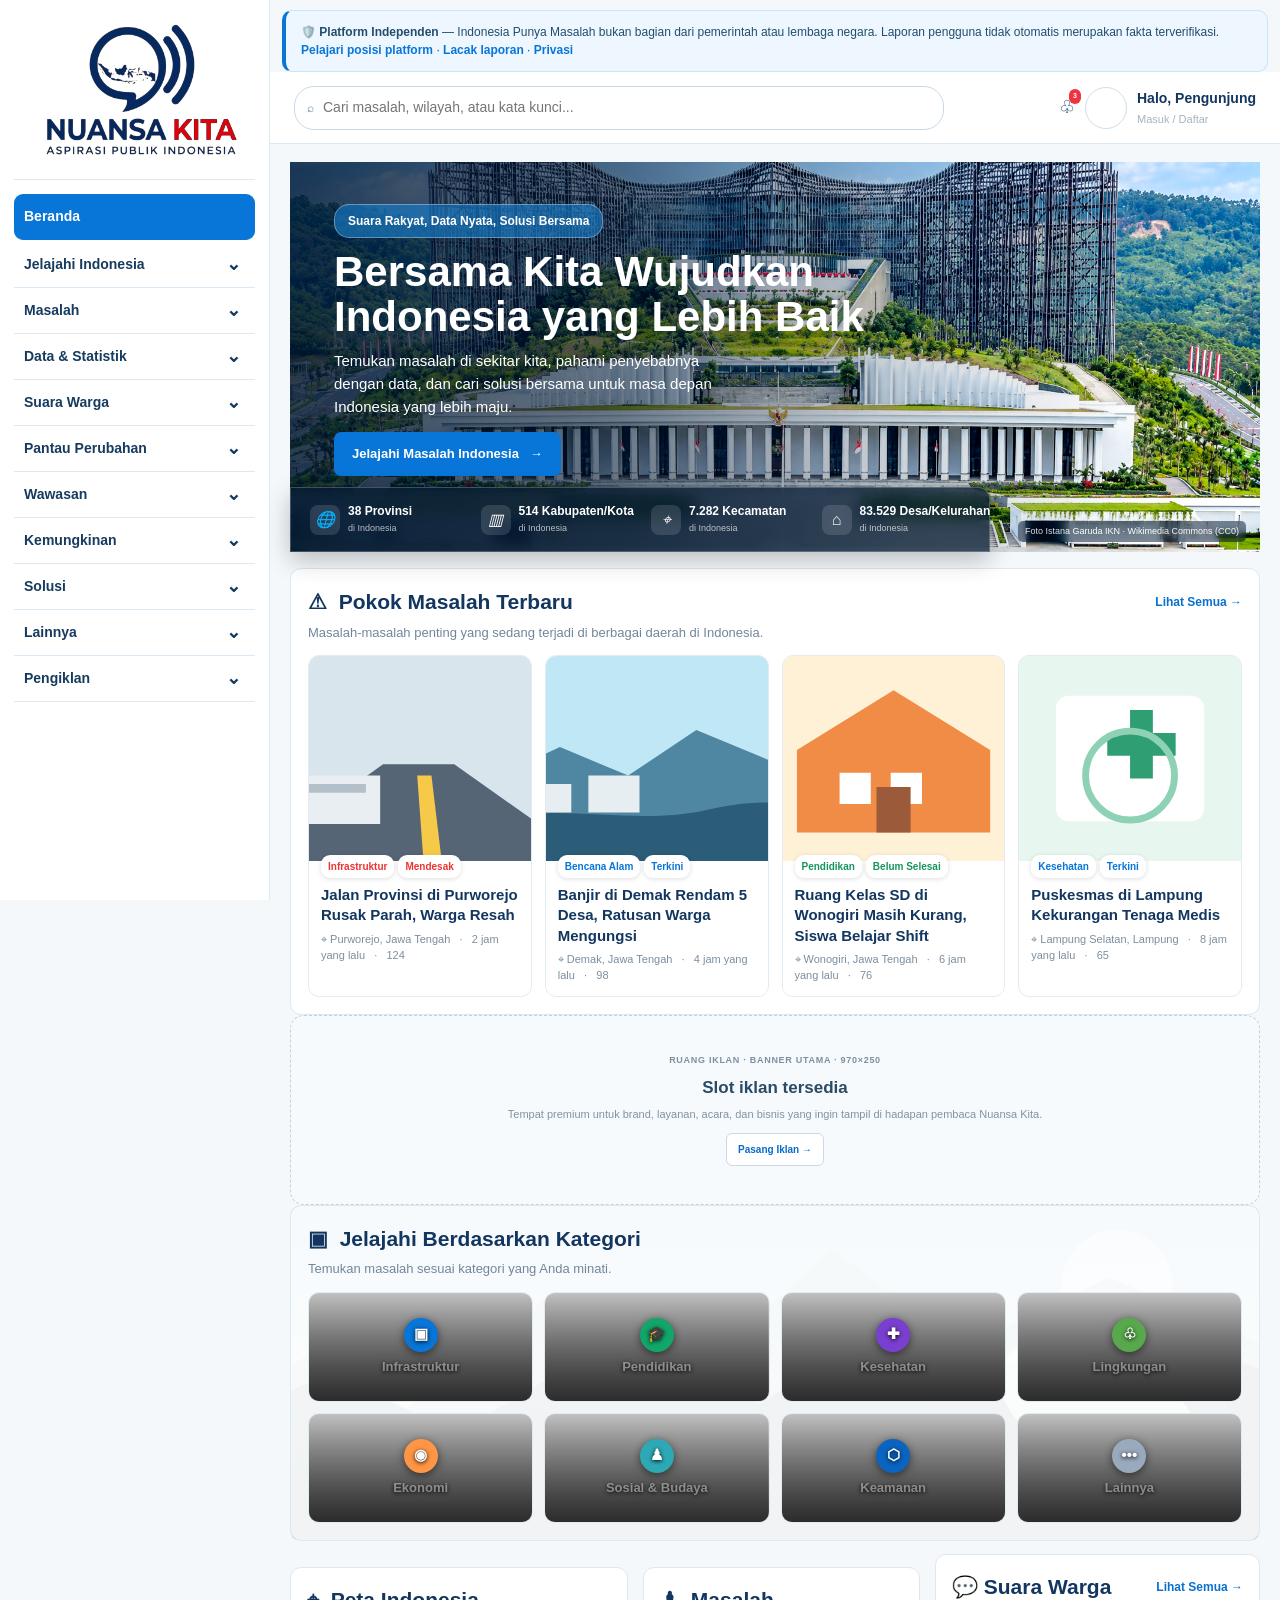
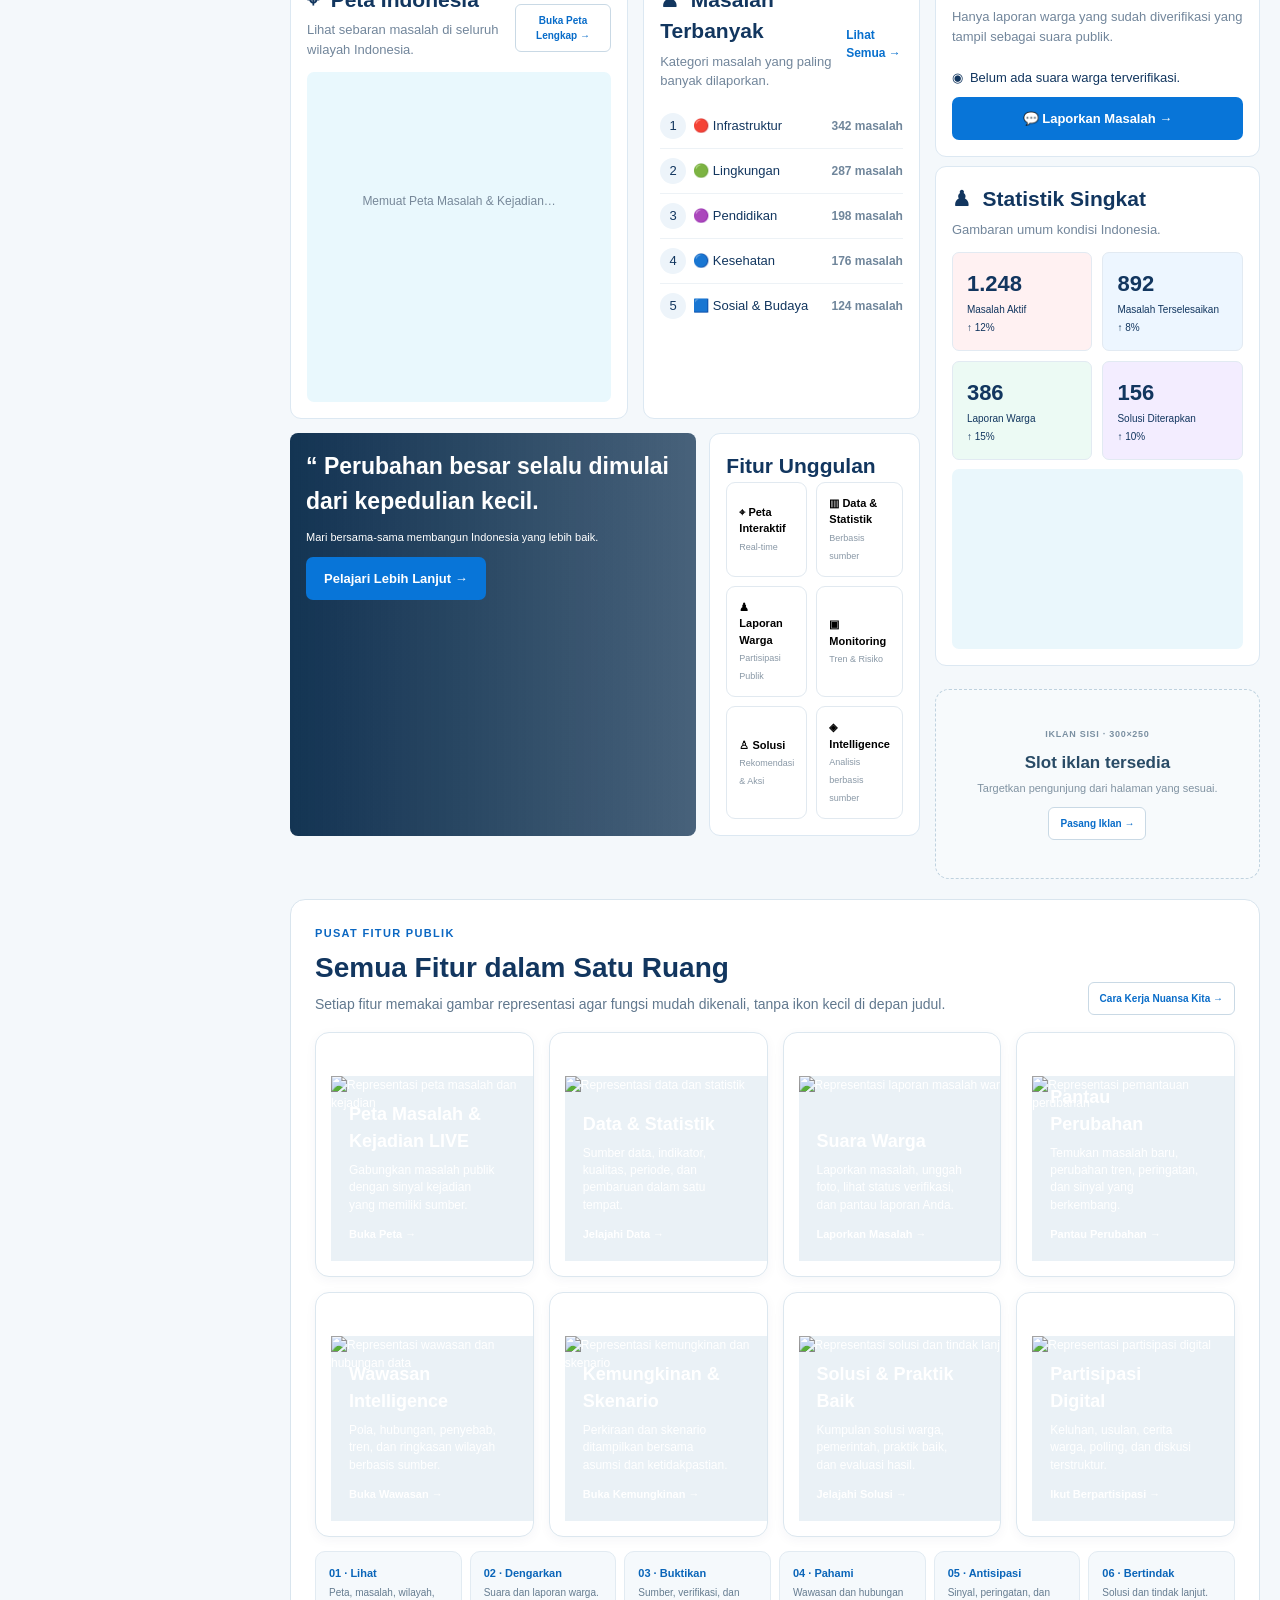
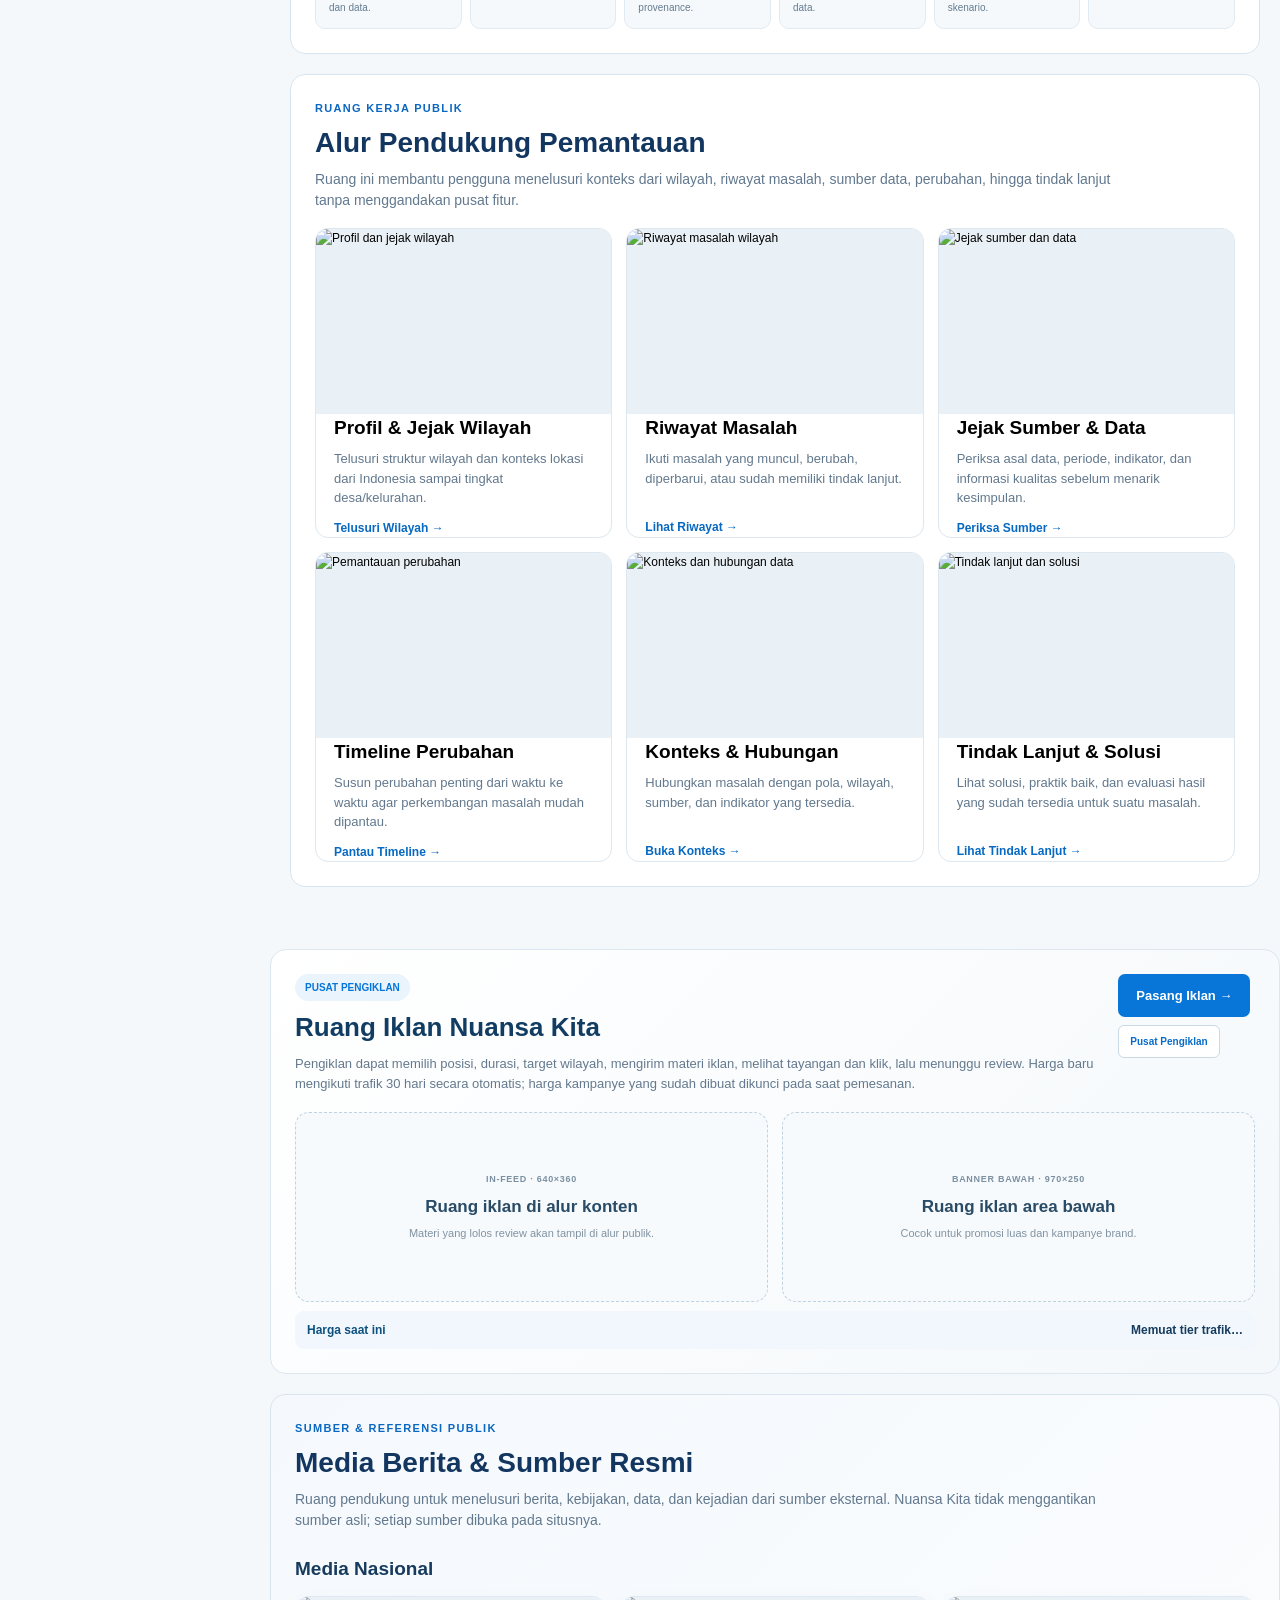
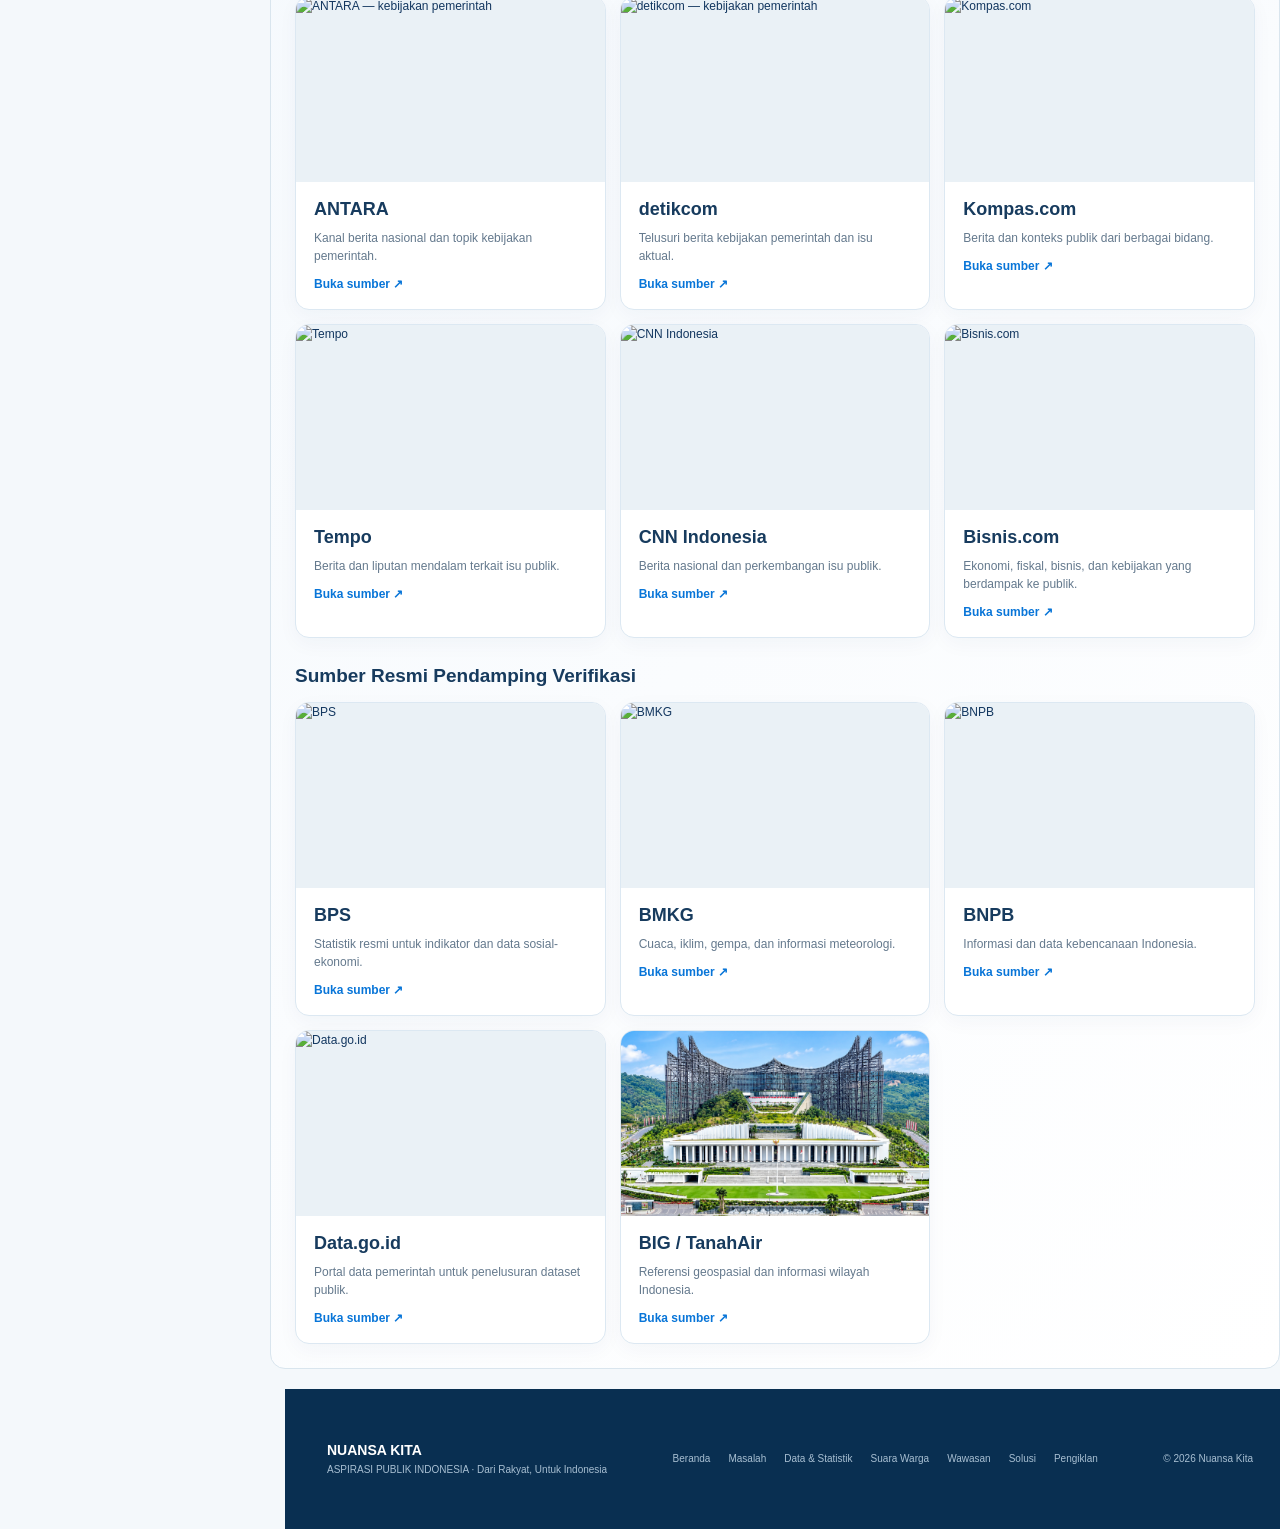
==== index.html @ 35577efc "Refresh public app after interaction boot fix" ====
<!doctype html><html lang="id"><head><meta charset="utf-8"><meta name="viewport" content="width=device-width,initial-scale=1"><title>NUANSA KITA — Aspirasi Publik Indonesia</title><link rel="stylesheet" href="public-reference-20260918.css?v=20260919-v11"><link rel="stylesheet" href="https://unpkg.com/leaflet@1.9.4/dist/leaflet.css" crossorigin=""><style>.mapbox{position:relative;min-height:330px}.mapbox .leaflet-container{height:330px;width:100%;border-radius:14px}.mapTools{position:absolute;z-index:800;top:10px;right:10px;display:flex;gap:5px;background:#fff;padding:5px;border-radius:9px;box-shadow:0 2px 10px #0003}.mapTools button{border:0;border-radius:6px;padding:7px 10px;font-weight:800;cursor:pointer}.mapTools .active{background:#0b66c3;color:#fff}.mapLive{padding:7px 9px;color:#d71920;font-size:11px;font-weight:900}.mapLegend{position:absolute;z-index:800;left:10px;bottom:10px;background:#fff;padding:8px 10px;border-radius:9px;box-shadow:0 2px 10px #0003;font-size:10px;display:flex;gap:10px;flex-wrap:wrap}.live-marker{display:block;width:16px;height:16px;border:3px solid #fff;border-radius:50%;box-shadow:0 1px 5px #0008}.live-marker.red{background:#e11}.live-marker.orange{background:#f59e0b}.live-marker.blue{background:#1677d2}.live-marker-wrap{background:transparent;border:0}.incidentPopup{font:12px/1.5 Arial,sans-serif;min-width:190px}.incidentPopup hr{border:0;border-top:1px solid #ddd}.incidentPopup a{color:#076ac7;font-weight:700}.mapLoading{text-align:center;padding:120px 20px;color:#789}</style><style>.issueNoPhoto{height:160px;display:flex;align-items:center;justify-content:center;background:#edf3f7;color:#789;font-size:12px;text-align:center;padding:12px}.issue>img{width:100%;height:160px;object-fit:cover;display:block}</style><style>.issue{cursor:pointer}.reportDetail{margin-top:18px}.reportDetailGrid{display:grid;grid-template-columns:minmax(280px,1fr) minmax(320px,1.1fr);gap:24px;background:#fff;border:1px solid #dfe8ef;border-radius:18px;padding:20px}.reportDetailImage{width:100%;height:360px;object-fit:cover;border-radius:14px}.reportDetailBody h1{font-size:30px;line-height:1.15;margin:14px 0}.reportMeta{color:#617487}.reportInfo{display:grid;grid-template-columns:130px 1fr;gap:9px;margin-top:20px;padding-top:16px;border-top:1px solid #e5edf2}.reportInfo span{color:#526679}@media(max-width:760px){.reportDetailGrid{grid-template-columns:1fr}.reportDetailImage{height:240px}}</style><style>
.hero{position:relative;overflow:hidden;background:#082b4a!important}
.heroGaruda{position:absolute;inset:0;background-image:url("/assets/IKN%202026.png");background-size:cover;background-position:center 42%;z-index:0;opacity:1;pointer-events:none}
.heroGarudaOverlay{position:absolute;inset:0;background:linear-gradient(90deg,rgba(5,25,55,.82),rgba(5,25,55,.50),rgba(5,25,55,.20))}
.hero>*:not(.heroGaruda){position:relative;z-index:1}
.heroGarudaCredit{position:absolute;right:14px;bottom:10px;color:#fff;font-size:9px;opacity:.85}
.banner{position:relative;overflow:hidden;background:linear-gradient(90deg,rgba(7,42,75,.94),rgba(7,42,75,.72)),url("https://commons.wikimedia.org/wiki/Special:Redirect/file/Istana_Garuda_IKN.png") center/cover!important}
.banner:after{content:"";position:absolute;inset:0;background:linear-gradient(90deg,rgba(7,42,75,.15),rgba(7,42,75,.45));pointer-events:none}
.banner>*{position:relative;z-index:1}
.issue img{background:#dfeaf2}
.issue:nth-child(1) img{content:url("https://rm.id/images/berita/med/sedang-mewabah-di-bekasi-dki-jakarta-jangan-sampai-ketularan-virus-jalan-rusak_28090.jpg")}
.issue:nth-child(2) img{content:url("https://img.jakpost.net/c/2026/02/18/2026_02_18_172722_1771417199._large.jpg")}
.issue:nth-child(3) img{content:url("https://pai.ftk.uin-alauddin.ac.id/assets/gambar/artikel/pai-artikel-262.jpg")}
.issue:nth-child(4) img{content:url("https://upload.wikimedia.org/wikipedia/commons/a/a8/Hospital_building_A.jpg")}
.cat{position:relative;overflow:hidden;background-size:cover!important;background-position:center!important;color:#fff;text-shadow:0 1px 4px #000;min-height:82px}
.cat:before{content:"";position:absolute;inset:0;background:linear-gradient(180deg,rgba(0,0,0,.08),rgba(0,0,0,.62));z-index:0}
.cat>*{position:relative;z-index:1}
.cat i{box-shadow:0 2px 8px #0008}
.cat:nth-child(1){background-image:url("/assets/problem-road.svg")!important}
.cat:nth-child(2){background-image:url("/assets/problem-school.svg")!important}
.cat:nth-child(3){background-image:url("/assets/problem-health.svg")!important}
.cat:nth-child(4){background-image:url("/assets/problem-flood.svg")!important}
.cat:nth-child(5){background-image:url("/assets/problem-flood.svg")!important}
.cat:nth-child(6){background-image:url("/assets/problem-school.svg")!important}
.cat:nth-child(7){background-image:url("/assets/problem-road.svg")!important}
.cat:nth-child(8){background-image:url("https://commons.wikimedia.org/wiki/Special:Redirect/file/Istana_Garuda_IKN.png")!important}
</style><style id="submenu-fix">.nav .group{width:100%}.nav .group>button{cursor:pointer;position:relative}.nav .group>button .chev{display:inline-flex;align-items:center;justify-content:center;width:18px;height:18px;border-radius:4px;transition:transform .18s ease}.nav .group.open>button .chev{transform:rotate(180deg)}.nav .group .sub{display:none;visibility:hidden;opacity:0;max-height:0;overflow:hidden;pointer-events:none;padding:0 0 0 31px}.nav .group.open .sub{display:block;visibility:visible;opacity:1;max-height:500px;overflow:visible;pointer-events:auto;padding:3px 0 7px 31px}.nav .group .sub a{display:block!important;text-decoration:none!important;cursor:pointer;pointer-events:auto;padding:5px 8px 5px 0;border-radius:4px;font-size:8px;color:#526b83}.nav .group .sub a:hover{background:#eef6fc;color:#0875d8}.nav .group .sub a:before{content:'›';color:#9bbbd6;margin-right:7px}</style><style id="submenu-hard-fix">
.nav .group{position:relative!important}
.nav .group>.sub{display:none!important;visibility:hidden!important;opacity:0!important;max-height:0!important;overflow:hidden!important;pointer-events:none!important;padding-left:31px!important}
.nav .group.open>.sub{display:block!important;visibility:visible!important;opacity:1!important;max-height:600px!important;overflow:visible!important;pointer-events:auto!important;padding:4px 0 8px 31px!important}
.nav .group>.sub a{display:block!important;visibility:visible!important;opacity:1!important;pointer-events:auto!important;cursor:pointer!important;text-decoration:none!important;padding:5px 8px!important}
.nav .group>.sub a:hover{background:#eef6fc!important;color:#0875d8!important}
</style><style id="nav-size-fix">
.sidebar{width:280px;padding:14px 14px;font-size:14px}.main{margin-left:280px}
.brand{height:68px;margin-bottom:12px}.brand img{width:235px;height:62px}
.nav{gap:4px}.nav>a,.nav .group>button{padding:11px 12px;gap:10px;font-size:14px;min-height:42px}
.nav .ico{width:22px;font-size:18px}.nav .group>button .chev{font-size:18px;width:24px;height:24px}
.nav .group .sub{padding-left:44px}.nav .group.open .sub{padding:5px 0 9px 44px}
.nav .group .sub a{font-size:13px;padding:8px 10px 8px 4px;line-height:1.25}
.nav .group .sub a:before{margin-right:8px;font-size:15px}
.top{height:68px;padding:0 22px}.search{height:42px;max-width:560px}.search input{font-size:13px}
.user{font-size:12px}.user small{font-size:10px}.avatar{width:36px;height:36px}
.wrap{padding:16px 18px 30px}.hero{height:330px}.hero h1{font-size:40px}.hero p{font-size:14px}.pill{font-size:11px}.cta{font-size:12px;padding:12px 17px}
.heroStat b{font-size:11px}.heroStat small{font-size:8px}
.head h2{font-size:17px}.muted{font-size:10px}.issue h3{font-size:12px}.issue p{font-size:9px}.badge{font-size:8px}
.cat{font-size:10px}.mapbtn{font-size:9px}.rankrow{font-size:10px}
footer{font-size:11px}
@media(max-width:900px){.sidebar{width:240px}.main{margin-left:240px}.nav>a,.nav .group>button{font-size:12px}.nav .group .sub a{font-size:11px}}
@media(max-width:700px){.sidebar{width:220px}.main{margin-left:220px}.nav>a,.nav .group>button{font-size:11px}.nav .group .sub a{font-size:10px}}
</style><style id="submenu-final-fix">
/* SIDEBAR SUBMENU FINAL */
.sidebar{font-size:15px}
.nav{gap:5px}
.nav>a,.nav .group>button{font-size:15px!important;line-height:1.25!important;min-height:42px!important;padding:10px 12px!important}
.nav .group>button{cursor:pointer!important;user-select:none!important}
.nav .group>button .chev{font-size:18px!important;margin-left:auto!important}
.nav .group>.sub{display:none!important;visibility:hidden!important;opacity:0!important;max-height:none!important;overflow:visible!important;pointer-events:none!important;padding:4px 4px 8px 28px!important}
.nav .group.sub-open>.sub{display:block!important;visibility:visible!important;opacity:1!important;pointer-events:auto!important}
.nav .group>.sub a{display:block!important;visibility:visible!important;opacity:1!important;pointer-events:auto!important;cursor:pointer!important;font-size:14px!important;line-height:1.35!important;padding:8px 10px!important;margin:1px 0!important;color:#355d7d!important;text-decoration:none!important;border-radius:6px!important}
.nav .group>.sub a:hover{background:#e9f4ff!important;color:#0875d8!important}
.nav .group.sub-open>button{background:#0875d8!important;color:#fff!important}
.nav .group.sub-open>button .chev{transform:rotate(180deg)!important}
.nav .group>.sub a:before{content:'›'!important;margin-right:8px!important;color:#5c9aca!important}
.top{min-height:68px!important}
.search input{font-size:15px!important}
.user,.user strong{font-size:14px!important}.user small{font-size:11px!important}
.head h2{font-size:20px!important}.muted{font-size:13px!important}
.issue h3{font-size:15px!important}.issue p{font-size:12px!important}.badge{font-size:10px!important}
.cat{font-size:13px!important}.rankrow{font-size:13px!important}.rankrow strong{font-size:12px!important}
.module h2{font-size:22px!important}.module p{font-size:13px!important}
.foot a,.foot small{font-size:11px!important}
</style><style id="ui-scale-and-nav-final">
.sidebar{width:270px;padding:14px;z-index:1000}.brand{height:64px;margin-bottom:12px}.brand img{width:230px;height:58px}.nav{gap:5px}.nav>a,.group>button{min-height:42px;padding:9px 11px;font-size:12px;gap:10px;border-radius:7px;line-height:1.25}.ico{width:19px;font-size:17px}.group>button .chev{font-size:16px;margin-left:auto}.group .sub{display:none!important;visibility:hidden;max-height:0!important;opacity:0;overflow:hidden;pointer-events:none}.group.open .sub{display:block!important;visibility:visible;max-height:900px!important;opacity:1;overflow:visible;pointer-events:auto;padding:5px 2px 9px 38px!important}.group .sub a{font-size:11px!important;line-height:1.35;padding:7px 8px!important;color:#46627b;white-space:normal}.group .sub a:before{font-size:14px;margin-right:7px}.group.open>button{background:#eef6fc;color:#0875d8}.main{margin-left:270px}.top{height:70px;padding:0 22px}.search{height:42px;max-width:560px}.search input{font-size:12px}.user{font-size:11px}.user small{font-size:10px}.wrap{padding:16px 18px 34px}.hero{min-height:330px;height:auto;padding-bottom:92px}.heroCopy{left:42px;top:42px}.hero h1{font-size:42px}.hero p{font-size:14px}.pill,.cta{font-size:11px}.heroStat b{font-size:11px}.heroStat small{font-size:8px}.issues{padding:15px}.head h2{font-size:16px}.muted{font-size:10px}.issueGrid{gap:12px}.issue h3{font-size:12px}.issue p{font-size:9px}.badge{font-size:8px}.issue img{height:125px!important}.cat{font-size:10px;min-height:86px}.cat i{width:34px;height:34px;font-size:15px}.mapbox{height:280px}.rankrow{font-size:10px}.banner h2{font-size:22px}.banner p{font-size:11px}.feature b{font-size:11px}.feature small{font-size:9px}.foot{font-size:11px}.foot small{font-size:9px}footer{margin-left:270px}
@media(max-width:900px){.sidebar{width:240px}.main{margin-left:240px}footer{margin-left:240px}.hero h1{font-size:34px}.issueGrid{grid-template-columns:repeat(2,1fr)}}@media(max-width:650px){.sidebar{position:relative;width:100%;height:auto}.main{margin-left:0}.top{position:relative}.hero{min-height:440px}.heroCopy{left:24px;right:20px}.heroStats{left:20px;right:20px;flex-wrap:wrap}.issueGrid,.bodygrid,.split{grid-template-columns:1fr}footer{margin-left:0}}
</style><style id="nav-layout-v6">
.sidebar{width:270px!important;z-index:9999!important;padding:14px!important}
.main{margin-left:270px!important}
.nav{gap:4px!important}
.nav>a,.nav .group>button{font-size:14px!important;min-height:44px!important;padding:10px 12px!important;line-height:1.25!important}
.nav .group{position:relative!important}
.nav .group>button{width:100%!important;cursor:pointer!important}
.nav .group .sub{display:none!important;visibility:hidden!important;opacity:0!important;max-height:0!important;overflow:hidden!important;pointer-events:none!important}
.nav .group.open .sub{display:block!important;visibility:visible!important;opacity:1!important;max-height:700px!important;overflow:visible!important;pointer-events:auto!important;padding:5px 8px 9px 38px!important}
.nav .group .sub a{font-size:13px!important;line-height:1.35!important;min-height:34px!important;padding:7px 8px!important;display:flex!important;align-items:center!important;color:#526b83!important;cursor:pointer!important;pointer-events:auto!important}
.nav .group .sub a:before{font-size:16px!important}
.nav .group.open>button{background:#eaf4fc!important;color:#0875d8!important}
.nav .group.open>button .chev{transform:rotate(180deg)!important}
.top{height:68px!important;padding:0 22px!important}
.search{height:42px!important}
.search input{font-size:14px!important}
.wrap{padding:18px 18px 35px!important}
.hero{min-height:340px!important;height:auto!important}
.hero h1{font-size:44px!important}
.hero p{font-size:16px!important;line-height:1.55!important}
.head h2{font-size:20px!important}
.muted{font-size:13px!important}
.issue h3{font-size:16px!important}
.issue p{font-size:11px!important}
.cat{font-size:13px!important}
.rankrow{font-size:13px!important}
.rankrow strong{font-size:12px!important}
.module p{font-size:13px!important}
footer{margin-top:28px!important}
@media(max-width:900px){.sidebar{position:relative!important;width:auto!important;height:auto!important}.main{margin-left:0!important}.nav{display:grid!important;grid-template-columns:repeat(2,minmax(0,1fr))}.nav .group .sub{grid-column:1/-1}.hero h1{font-size:34px!important}}
@media(max-width:560px){.nav{display:flex!important}.nav>a,.nav .group>button{font-size:13px!important}.nav .group .sub a{font-size:12px!important}.hero h1{font-size:29px!important}.wrap{padding:12px!important}}
</style><style id="public-page2-v6">
.publicPage2{margin-top:18px;background:linear-gradient(135deg,#f4f9fd,#fff);border:1px solid #dce7ef;border-radius:14px;padding:28px}
.page2Head{max-width:850px;margin-bottom:20px}.pill2{display:inline-block;background:#e7f2fb;color:#0875d8;border-radius:20px;padding:7px 12px;font-size:11px;font-weight:900}.page2Head h2{font-size:28px;color:#123d63;margin:10px 0}.page2Head p{font-size:14px;color:#63788c;line-height:1.6;margin:0}
.page2Grid{display:grid;grid-template-columns:repeat(3,1fr);gap:14px}.page2Card{background:#fff;border:1px solid #dfe9f1;border-radius:12px;padding:20px;min-height:190px;box-shadow:0 4px 16px #123d6310}.page2Icon{width:42px;height:42px;border-radius:10px;background:#eaf4fc;color:#0875d8;display:grid;place-items:center;font-size:22px;font-weight:900}.page2Card h3{font-size:18px;margin:14px 0 7px;color:#173b5e}.page2Card p{font-size:13px;line-height:1.55;color:#64798d;min-height:62px}.page2Card button{margin-top:8px}
.navResultList{max-height:440px;overflow:auto}.navEmpty{padding:20px;background:#f5f8fb;border-radius:10px;color:#526b83}.navEmpty p{font-size:13px}
@media(max-width:900px){.page2Grid{grid-template-columns:repeat(2,1fr)}}@media(max-width:560px){.publicPage2{padding:18px}.page2Grid{grid-template-columns:1fr}.page2Head h2{font-size:23px}}
</style><style id="nk-v3-final">
/* Final layout authority: prevents old inline overrides and overlapping content. */
.sidebar{width:270px!important;padding:14px 14px!important;box-sizing:border-box!important;overflow-y:auto!important}
.main{margin-left:270px!important;min-width:0!important}
.brand{height:72px!important;margin-bottom:12px!important}.brand img{width:230px!important;height:66px!important}
.nav{gap:5px!important}.nav>a,.nav .group>button{min-height:46px!important;padding:10px 12px!important;font-size:14px!important;border-radius:9px!important}
.nav .ico{width:22px!important;font-size:18px!important}.nav .group>button .chev{font-size:18px!important;width:24px!important}
.nav .group>.sub{display:none!important;visibility:hidden!important;opacity:0!important;max-height:0!important;overflow:hidden!important;pointer-events:none!important;padding:4px 0 6px 44px!important}
.nav .group.open>.sub{display:block!important;visibility:visible!important;opacity:1!important;max-height:700px!important;overflow:visible!important;pointer-events:auto!important}
.nav .group>.sub a{display:block!important;visibility:visible!important;opacity:1!important;pointer-events:auto!important;cursor:pointer!important;font-size:13px!important;line-height:1.35!important;padding:8px 10px!important}
.top{height:72px!important;padding:0 24px!important}.search{height:44px!important;max-width:650px!important}.search input{font-size:14px!important}
.wrap{padding:18px 20px 42px!important}
.hero{height:390px!important;border-radius:14px!important}.heroCopy{left:44px!important;top:42px!important}.hero h1{font-size:42px!important;line-height:1.08!important}.hero p{font-size:15px!important;line-height:1.55!important}.pill{font-size:12px!important}.cta{font-size:13px!important;padding:12px 18px!important}
.heroStats{left:22px!important;right:22px!important;bottom:16px!important;padding:11px 15px!important;z-index:3!important}.heroStat b{font-size:12px!important}.heroStat small{font-size:9px!important}
.issues{margin-top:16px!important;padding:17px!important}.head h2{font-size:21px!important}.muted{font-size:13px!important}.issueGrid{grid-template-columns:repeat(4,minmax(0,1fr))!important;gap:13px!important}.issue img{height:165px!important}.issue h3{font-size:15px!important}.issue p{font-size:11px!important}.badge{font-size:10px!important}
.categories{padding:17px!important}.catgrid{grid-template-columns:repeat(4,minmax(0,1fr))!important;gap:11px!important}.cat{min-height:110px!important;font-size:13px!important}
.bodygrid{gap:15px!important}.split{gap:15px!important}.mapbox{height:285px!important}.rankrow{font-size:13px!important}
.publicPage{margin-top:20px!important;padding:24px!important;scroll-margin-top:90px!important}.publicPageHead h2{font-size:28px!important}.publicPageHead p{font-size:14px!important}
.featureGrid{grid-template-columns:repeat(4,minmax(0,1fr))!important;gap:15px!important}.featureCard{min-height:245px!important;border-radius:14px!important}.featureCard h3{font-size:18px!important}.featureCard p{font-size:12px!important}.featureIcon{width:44px!important;height:44px!important;font-size:22px!important}
.featureStrip{grid-template-columns:repeat(6,minmax(0,1fr))!important}.featureStrip b{font-size:11px!important}.featureStrip span{font-size:10px!important}
.serviceGrid{grid-template-columns:repeat(3,minmax(0,1fr))!important}.serviceCard{min-height:205px!important}.serviceCard h3{font-size:19px!important}.serviceCard p{font-size:13px!important}
.modules{display:none!important}
footer{margin-top:20px!important;padding:26px 20px!important}.foot b{font-size:14px!important}.foot small,.foot a{font-size:10px!important}
@media(max-width:1200px){.featureGrid{grid-template-columns:repeat(2,minmax(0,1fr))!important}.featureStrip{grid-template-columns:repeat(3,minmax(0,1fr))!important}}
@media(max-width:900px){.sidebar{position:relative!important;width:100%!important;height:auto!important}.main{margin-left:0!important}.bodygrid,.split{grid-template-columns:1fr!important}.serviceGrid{grid-template-columns:repeat(2,minmax(0,1fr))!important}}
@media(max-width:700px){.issueGrid,.featureGrid,.serviceGrid{grid-template-columns:1fr!important}.catgrid{grid-template-columns:repeat(2,minmax(0,1fr))!important}.featureStrip{grid-template-columns:1fr 1fr!important}.hero{height:520px!important}.heroStats{display:grid!important;grid-template-columns:1fr 1fr!important}.hero h1{font-size:31px!important}}
</style><style id="final-ui-fix">
.nav{font-size:14px!important}
.nav>a,.nav .group>button{min-height:42px!important;font-size:14px!important;line-height:1.25!important;padding:10px 12px!important}
.nav .ico{font-size:17px!important;width:24px!important;display:inline-flex;justify-content:center}
.nav .chev{font-size:16px!important;margin-left:auto}
.nav .group .sub{padding-left:44px!important}
.nav .group .sub a{font-size:13px!important;line-height:1.35!important;padding:8px 10px!important;white-space:normal!important}
.nav .group .sub a:before{font-size:16px!important}
.nav .group.open .sub{max-height:800px!important}
.page{overflow-x:hidden!important}
.hero,.section,.card,.panel,.module,.footer{overflow:visible}
@media(max-width:900px){.nav>a,.nav .group>button{font-size:13px!important}.nav .group .sub a{font-size:12px!important}}
</style><style id="ui-v2">
/* UI V2: readable typography, spacing, no overlap */
:root{--ui-font:12px}
body{font-size:var(--ui-font);line-height:1.5}
.sidebar{width:270px;padding:14px 15px}
.brand{height:68px;margin-bottom:12px}.brand img{width:225px;height:62px}
.nav{gap:5px}.nav>a,.group>button{font-size:13px;padding:10px 11px;gap:10px;min-height:42px}.ico{width:20px;font-size:17px}
.group>button{cursor:pointer}.sub{padding:3px 0 8px 39px!important}
.sub a{font-size:11px!important;line-height:1.35;padding:7px 9px!important}
.main{margin-left:270px}.top{height:68px;padding:0 24px;gap:20px}.search{height:42px;max-width:600px}.search input{font-size:13px}.user{font-size:12px}.user small{font-size:10px}
.wrap{padding:18px 22px 36px}.hero{height:360px;border-radius:12px}.heroCopy{left:42px;top:46px}.pill{font-size:11px;padding:7px 13px}.hero h1{font-size:40px}.hero p{font-size:15px}.cta{font-size:12px;padding:11px 16px}.heroStats{padding:11px 14px;gap:18px}.heroStat b{font-size:12px}.heroStat small{font-size:9px}
.section{border-radius:11px}.issues,.categories,.map,.rank,.sideCard,.feature,.banner{padding:16px}.head h2{font-size:17px}.muted{font-size:10px}.issueGrid{gap:13px}.issue h3{font-size:12px}.issue p{font-size:9px}.issue img,.issueNoPhoto{height:150px}.badge{font-size:8px;padding:4px 7px}.bodygrid{gap:13px;margin-top:13px}.catgrid{gap:10px}.cat{font-size:10px;min-height:86px}.cat i{width:34px;height:34px;font-size:15px}.split{gap:13px;margin-top:13px}.mapbox{height:260px}.rankrow{font-size:10px;padding:9px 0}.rankrow small{font-size:9px}.bottom{gap:13px}.banner h2{font-size:23px}.banner p{font-size:11px}.f b{font-size:11px}.f small{font-size:9px}footer{font-size:11px}.foot{padding:25px 22px}
.page2{margin:0 22px 30px;display:grid;grid-template-columns:repeat(2,minmax(0,1fr));gap:14px}.page2Title{grid-column:1/-1}.page2Title h2{font-size:22px;margin:0}.page2Card{background:#fff;border:1px solid var(--line);border-radius:11px;padding:18px;min-height:150px}.page2Card h3{font-size:15px;margin:0 0 8px}.page2Card p{font-size:11px;color:#617487;margin:0 0 12px}.page2Card .outline{font-size:11px}
@media(max-width:1000px){.sidebar{width:235px}.main{margin-left:235px}.heroStats{position:relative;right:auto;bottom:auto;margin:20px 18px;width:max-content;max-width:calc(100% - 36px);flex-wrap:wrap}.hero{height:auto;min-height:420px}.page2{grid-template-columns:1fr}}
@media(max-width:720px){.sidebar{position:relative;width:100%;height:auto;max-height:none;border-right:0;border-bottom:1px solid var(--line)}.main{margin-left:0}.top{position:relative}.wrap{padding:12px}.heroCopy{left:22px;right:22px}.hero h1{font-size:30px}.issueGrid{grid-template-columns:1fr 1fr}.bodygrid{grid-template-columns:1fr}.catgrid{grid-template-columns:repeat(2,1fr)}.page2{margin:0 12px 20px}.page2{grid-template-columns:1fr}}
</style><link rel="icon" type="image/svg+xml" href="/assets/nuansa_kita_shortcut.svg"><link rel="shortcut icon" type="image/svg+xml" href="/assets/nuansa_kita_shortcut.svg"><meta name="apple-mobile-web-app-title" content="NUANSA KITA">
<style id="hero-stats-final">
.brand img{object-fit:contain!important;object-position:left center!important;display:block!important}
.hero{position:relative!important}
.heroStats{position:absolute!important;left:0!important;right:auto!important;bottom:0!important;z-index:5!important;display:grid!important;grid-template-columns:repeat(4,minmax(132px,1fr))!important;gap:8px!important;width:min(700px,calc(100% - 30px))!important;margin:0!important;padding:10px 12px!important;background:rgba(4,25,50,.72)!important;border:1px solid rgba(255,255,255,.22)!important;border-radius:0 12px 0 0!important;backdrop-filter:blur(8px)!important;box-shadow:0 8px 24px rgba(0,0,0,.24)!important}
.heroStat{min-width:0!important;display:flex!important;align-items:center!important;gap:8px!important;padding:6px 7px!important;color:#fff!important}
.heroStat i{flex:0 0 30px!important;width:30px!important;height:30px!important;display:grid!important;place-items:center!important;border-radius:8px!important;background:rgba(255,255,255,.13)!important;font-size:16px!important}
.heroStat b{display:block!important;color:#fff!important;font-size:12px!important;line-height:1.2!important;white-space:nowrap!important}
.heroStat small{display:block!important;color:rgba(255,255,255,.82)!important;font-size:9px!important;margin-top:3px!important}
@media(max-width:1000px){.heroStats{grid-template-columns:repeat(2,minmax(155px,1fr))!important;width:min(430px,calc(100% - 24px))!important}.heroStat b{font-size:11px!important}}
@media(max-width:560px){.heroStats{left:8px!important;right:auto!important;bottom:8px!important;grid-template-columns:1fr!important;width:calc(100% - 16px)!important}.heroStat{padding:5px 6px!important}.heroStat b{font-size:11px!important}}
</style><style id="report-photo-final-fix">
.issue img{
  display:block!important;
  visibility:visible!important;
  opacity:1!important;
  width:100%!important;
  height:165px!important;
  object-fit:cover!important;
  content:normal!important;
}
.issue:nth-child(1) img,
.issue:nth-child(2) img,
.issue:nth-child(3) img,
.issue:nth-child(4) img{content:normal!important}
@media(max-width:700px){.issue img{height:165px!important}}
</style><style id="nuansa-kita-ui-v4">
/* Larger master logo, working sidebar, image-first cards, and no blank report media. */
.sidebar{width:285px!important;padding:16px 14px!important;overflow-y:auto!important}
.main{margin-left:285px!important}
.brand{height:104px!important;margin-bottom:12px!important;border-bottom:1px solid #e1ebf3!important;padding-bottom:10px!important}
.brand img{width:268px!important;max-width:none!important;height:86px!important;max-height:86px!important;object-fit:contain!important;object-position:left center!important;transform:scale(1.12)!important;transform-origin:left center!important}
.nav{gap:0!important}
.nav>a,.nav .group>button{min-height:46px!important;width:100%!important;padding:10px 10px!important;border:0!important;border-bottom:1px solid #e4edf4!important;border-radius:0!important;background:#fff!important;color:#173b5e!important;font-size:14px!important;font-weight:800!important;text-align:left!important}
.nav>a.active{background:#0875d8!important;color:#fff!important;border-radius:9px!important;margin-bottom:2px!important;border-bottom-color:#0875d8!important}
.nav>a:hover,.nav .group>button:hover{background:#eef6fc!important;color:#0875d8!important}
.nav .group>button{cursor:pointer!important;display:flex!important;align-items:center!important;gap:10px!important}
.nav .group.open>button{background:#eaf4fc!important;color:#0875d8!important}
.nav .group>button .chev{margin-left:auto!important;transition:transform .18s ease!important}
.nav .group.open>button .chev{transform:rotate(180deg)!important}
.nav .group .sub{display:none!important;visibility:hidden!important;opacity:0!important;max-height:0!important;overflow:hidden!important;pointer-events:none!important;padding:4px 6px 7px 43px!important;background:#f8fbfe!important;border-bottom:1px solid #dfeaf3!important}
.nav .group.open .sub{display:block!important;visibility:visible!important;opacity:1!important;max-height:700px!important;overflow:visible!important;pointer-events:auto!important}
.nav .group .sub a{display:block!important;padding:8px 8px!important;border-bottom:1px solid #e5edf4!important;color:#4d6b82!important;font-size:13px!important;line-height:1.3!important}
.nav .group .sub a:last-child{border-bottom:0!important}
.nav .group .sub a:before{content:'›'!important;margin-right:8px!important;color:#73a4c8!important}
.user .avatar,.authBtn .avatar{width:40px!important;height:40px!important;border-radius:50%!important;display:grid!important;place-items:center!important;background:#eaf2fb!important;color:#0b3568!important;font-size:20px!important}
.issue img{display:block!important;visibility:visible!important;opacity:1!important;width:100%!important;height:190px!important;object-fit:cover!important;content:normal!important;background:#edf3f7!important}
.issueBody{min-height:128px!important}
.issue{transition:transform .18s ease,box-shadow .18s ease!important}
.issue:hover{transform:translateY(-2px)!important;box-shadow:0 8px 24px #0b35681a!important}
.reportGallery{display:grid!important;grid-template-columns:repeat(4,minmax(0,1fr))!important;gap:9px!important;margin-bottom:10px!important}
.reportGalleryItem{padding:0!important;border:1px solid #dbe7ef!important;border-radius:10px!important;background:#f7fafc!important;overflow:hidden!important;cursor:pointer!important}
.reportGalleryItem img{display:block!important;width:100%!important;height:78px!important;object-fit:cover!important}
.reportDetailImage{display:block!important;width:100%!important;height:380px!important;object-fit:cover!important;border-radius:14px!important;background:#edf3f7!important}
.featureGrid,.serviceGrid{align-items:stretch!important}
.featureCard,.serviceCard{overflow:hidden!important;text-align:left!important;padding:0!important;background:#fff!important}
.featureCard.visualCard,.serviceCard.visualCard{display:flex!important;flex-direction:column!important}
.featureVisual,.serviceVisual,.sourceVisual{width:100%!important;height:150px!important;overflow:hidden!important;background:#eef5fb!important;flex:0 0 auto!important}
.featureVisual img,.serviceVisual img,.sourceVisual img{width:100%!important;height:100%!important;display:block!important;object-fit:cover!important}
.featureCard>div:not(.featureVisual),.serviceCard>h3,.serviceCard>p,.serviceCard>b,.sourceCard>div:not(.sourceVisual){padding-left:18px!important;padding-right:18px!important}
.featureCard>div:not(.featureVisual){padding-top:15px!important;padding-bottom:18px!important}
.featureCard h3,.serviceCard h3{margin:0 0 7px!important}
.featureCard p,.serviceCard p{margin:0 0 11px!important}
.featureCard .featureIcon,.serviceCard>span{display:none!important}
.sourceHub{background:linear-gradient(135deg,#f5f9fd,#fff)!important;margin-left:285px!important;width:auto!important}.sourceHub+footer{margin-left:285px!important}
.sourceGroup{margin-top:24px!important}
.sourceGroup h3{font-size:19px!important;margin:0 0 12px!important;color:#173b5e!important}
.sourceGrid{display:grid!important;grid-template-columns:repeat(3,minmax(0,1fr))!important;gap:14px!important}
.sourceCard{display:flex!important;flex-direction:column!important;border:1px solid #dce8f2!important;border-radius:14px!important;background:#fff!important;overflow:hidden!important;box-shadow:0 6px 20px #123d630a!important}
.sourceCard>div:not(.sourceVisual){padding-top:14px!important;padding-bottom:16px!important}
.sourceCard h4{margin:0 0 6px!important;font-size:18px!important;color:#173b5e!important}
.sourceCard p{margin:0 0 10px!important;color:#64798d!important;font-size:12px!important;line-height:1.5!important}
.sourceCard b{color:#0875d8!important;font-size:12px!important}
@media(max-width:1200px){.sourceGrid{grid-template-columns:repeat(2,minmax(0,1fr))!important}}
@media(max-width:900px){.sidebar{width:100%!important;position:relative!important;height:auto!important}.main{margin-left:0!important}.sourceHub{margin-left:0!important}.sourceHub+footer{margin-left:0!important}.brand{height:92px!important}.brand img{width:260px!important;height:78px!important}.sourceGrid{grid-template-columns:1fr!important}}
@media(max-width:700px){.reportGallery{grid-template-columns:repeat(3,minmax(0,1fr))!important}.reportDetailImage{height:260px!important}.issue img{height:180px!important}}
</style><style id="real-photo-final-fix">
.issue img,.featureVisual img,.serviceVisual img,.sourceVisual img{opacity:1!important;visibility:visible!important;display:block!important;content:normal!important}
.issue img{height:190px!important;object-fit:cover!important;background:#eaf0f5!important}
.featureVisual,.serviceVisual,.sourceVisual{height:175px!important}
.featureVisual img,.serviceVisual img,.sourceVisual img{width:100%!important;height:100%!important;object-fit:cover!important}
.authBtn .avatar{background:#eaf2fb!important;color:#0b3568!important;border:1px solid #d6e4ef!important;font-weight:900!important}
</style><style id="hard-public-visual-v5">
.heroGaruda,.heroGarudaImage{opacity:1!important;visibility:visible!important}
.heroGaruda{background-image:url("/assets/IKN%202026.png")!important;background-size:cover!important;background-position:center center!important}
.heroGarudaImage{display:block!important;width:100%!important;height:100%!important;object-fit:cover!important;object-position:center!important}
.sidebar{width:305px!important;padding:15px 14px!important}
.main{margin-left:305px!important}
.brand{height:125px!important;margin-bottom:14px!important;padding-bottom:12px!important;border-bottom:1px solid #dce8f2!important;overflow:visible!important}
.brand img{width:292px!important;height:108px!important;max-width:none!important;max-height:none!important;object-fit:contain!important;object-position:left center!important;display:block!important;transform:none!important}
.nav .group>button,.nav>a{border-bottom:1px solid #dce8f2!important}
.authBtn .avatar{width:42px!important;height:42px!important;padding:0!important;overflow:hidden!important;border:1px solid #cfdfea!important;background:#fff!important}
.authBtn .avatar img{width:100%!important;height:100%!important;object-fit:contain!important;display:block!important}
.issue img{opacity:1!important;visibility:visible!important;content:normal!important;display:block!important;min-height:190px!important}
.featureVisual img,.serviceVisual img,.sourceVisual img{opacity:1!important;visibility:visible!important;display:block!important;object-fit:cover!important}
.featureVisual,.serviceVisual,.sourceVisual{background:#e8f0f6!important}
@media(max-width:900px){.main{margin-left:0!important}.sidebar{width:100%!important}.brand{height:105px!important}.brand img{width:285px!important;height:92px!important}}
</style><style id="photo-only-public-v6">
.issue img,.featureVisual img,.serviceVisual img,.sourceVisual img{content:normal!important;opacity:1!important;visibility:visible!important;display:block!important}
.issue img{height:200px!important;object-fit:cover!important}
.featureVisual,.serviceVisual,.sourceVisual{height:180px!important}
.featureVisual img,.serviceVisual img,.sourceVisual img{width:100%!important;height:100%!important;object-fit:cover!important}
</style><style id="conditioned-photo-system-v7">
.issue img,.featureVisual img,.serviceVisual img,.sourceVisual img{display:block!important;visibility:visible!important;opacity:1!important;content:normal!important}
.issue img{width:100%!important;height:205px!important;object-fit:cover!important;object-position:center!important}
.featureVisual img,.serviceVisual img,.sourceVisual img{width:100%!important;height:100%!important;object-fit:cover!important;object-position:center!important}
.featureVisual,.serviceVisual,.sourceVisual{height:185px!important;background:#eaf1f6!important}
</style><style id="semantic-category-photos-v8">
.cat:nth-child(1){background-image:linear-gradient(rgba(0,0,0,.18),rgba(0,0,0,.55)),url("/api/image?src=https%3A%2F%2Fcommons.wikimedia.org%2Fwiki%2FSpecial%3ARedirect%2Ffile%2FJalan_Basuki_Rachmat_Ngawi-4.jpg")!important}
.cat:nth-child(2){background-image:linear-gradient(rgba(0,0,0,.18),rgba(0,0,0,.55)),url("/api/image?src=https%3A%2F%2Fcommons.wikimedia.org%2Fwiki%2FSpecial%3ARedirect%2Ffile%2FSchool_in_Indonesia.jpg")!important}
.cat:nth-child(3){background-image:linear-gradient(rgba(0,0,0,.18),rgba(0,0,0,.55)),url("/api/image?src=https%3A%2F%2Fcommons.wikimedia.org%2Fwiki%2FSpecial%3ARedirect%2Ffile%2FGoeteng_Hospital.jpg")!important}
.cat:nth-child(4){background-image:linear-gradient(rgba(0,0,0,.18),rgba(0,0,0,.55)),url("/api/image?src=https%3A%2F%2Fcommons.wikimedia.org%2Fwiki%2FSpecial%3ARedirect%2Ffile%2FFlood_affected_village_(a).jpg")!important}
.cat:nth-child(5){background-image:linear-gradient(rgba(0,0,0,.18),rgba(0,0,0,.55)),url("/api/image?src=https%3A%2F%2Fcommons.wikimedia.org%2Fwiki%2FSpecial%3ARedirect%2Ffile%2FData_visualization.png")!important}
.cat:nth-child(6){background-image:linear-gradient(rgba(0,0,0,.18),rgba(0,0,0,.55)),url("/api/image?src=https%3A%2F%2Fcommons.wikimedia.org%2Fwiki%2FSpecial%3ARedirect%2Ffile%2FVillage_Meeting_Hall_of_Pandansari.jpg")!important}
.cat:nth-child(7){background-image:linear-gradient(rgba(0,0,0,.18),rgba(0,0,0,.55)),url("/api/image?src=https%3A%2F%2Fcommons.wikimedia.org%2Fwiki%2FSpecial%3ARedirect%2Ffile%2FWeather_Monitoring.jpg")!important}
.cat:nth-child(8){background-image:linear-gradient(rgba(0,0,0,.18),rgba(0,0,0,.55)),url("/api/image?src=https%3A%2F%2Fcommons.wikimedia.org%2Fwiki%2FSpecial%3ARedirect%2Ffile%2FPeta_Negara_Kesatuan_Republik_Indonesia_2025.jpg")!important}
</style>
<style id="advertiser-v1">
.adSection{margin-top:20px;background:linear-gradient(135deg,#fff,#f4f8fb);border:1px solid #dce7ef;border-radius:16px;padding:24px}
.adHead{display:flex;justify-content:space-between;align-items:flex-start;gap:18px;margin-bottom:18px}
.adHead h2{margin:7px 0;font-size:26px;color:#123d63}
.adHead p{margin:0;color:#64798d;font-size:13px;line-height:1.55}
.adBadge{display:inline-flex;background:#eaf4fc;color:#0875d8;border-radius:999px;padding:6px 10px;font-size:10px;font-weight:900}
.adActions{display:flex;gap:8px;flex-wrap:wrap}
.adSlotGrid{display:grid;grid-template-columns:repeat(2,minmax(0,1fr));gap:14px}
.adSlot{min-height:190px;background:#f7fafc;border:1px dashed #bfd2df;border-radius:14px;padding:14px;display:flex;flex-direction:column;justify-content:center;overflow:hidden}
.adSlotLabel{font-size:9px;letter-spacing:.08em;color:#7b90a2;font-weight:900;text-transform:uppercase;margin-bottom:8px}
.adSlot.empty{align-items:center;text-align:center}
.adSlot.empty strong{font-size:17px;color:#294b66}
.adSlot.empty small{margin-top:6px;color:#8193a2;font-size:11px;line-height:1.45}
.adCreative{display:grid;grid-template-columns:160px 1fr;gap:14px;align-items:center;background:#fff;border:1px solid #dfe8ef;border-radius:12px;padding:10px}
.adCreative img{width:160px;height:120px;object-fit:cover;border-radius:9px;background:#edf3f7}
.adCreative h4{margin:0 0 5px;color:#173b5e;font-size:15px}.adCreative p{margin:0 0 8px;color:#687d90;font-size:11px;line-height:1.45}.adCreative b{font-size:11px;color:#0875d8}
.adSidebarSlot{margin-top:14px}
.adPriceLine{display:flex;justify-content:space-between;gap:14px;align-items:center;margin-top:9px;padding:10px 12px;background:#f1f7fc;border-radius:9px}
.adPriceLine b{color:#0d527f}.adPriceLine span{font-weight:900;color:#153c5f}
.adTable{width:100%;border-collapse:collapse;font-size:12px}.adTable th,.adTable td{padding:9px 8px;border-bottom:1px solid #e5edf3;text-align:left}.adTable th{color:#6c8191;font-size:10px;text-transform:uppercase}.adTable td strong{color:#173b5e}
.adStatus{display:inline-flex;border-radius:999px;padding:4px 8px;font-size:9px;font-weight:900;background:#eef3f7;color:#51697d}.adStatus.ok{background:#e8f7ef;color:#18744a}.adStatus.warn{background:#fff4df;color:#9b6400}.adStatus.bad{background:#fdecec;color:#a12d2d}
.adModalGrid{display:grid;grid-template-columns:1fr 1fr;gap:14px}.adCard{border:1px solid #dfebf2;border-radius:12px;padding:14px;background:#fff}.adCard h3{margin:0 0 9px;color:#183d5d;font-size:16px}.adForm{display:grid;gap:9px}.adForm input,.adForm select,.adForm textarea{width:100%;box-sizing:border-box;border:1px solid #cfdde7;border-radius:8px;padding:10px 11px;font:inherit;font-size:12px;background:#fff}.adForm textarea{min-height:85px;resize:vertical}.adTwo{display:grid;grid-template-columns:1fr 1fr;gap:9px}.adHint{font-size:10px;color:#708597;line-height:1.45}.adQuote{margin:7px 0;padding:12px;border-radius:10px;background:#f0f7fd;border:1px solid #d7e7f3}.adQuote strong{display:block;color:#0d527f;font-size:21px}.adQuote small{color:#6d8393}.redcardTop{display:grid;grid-template-columns:repeat(4,minmax(0,1fr));gap:10px;margin:12px 0 16px}.redcardMetric{background:#f5f8fb;border:1px solid #e1eaf0;border-radius:10px;padding:11px}.redcardMetric b{display:block;font-size:18px;color:#153c5f}.redcardMetric small{color:#708395;font-size:9px}.tierGrid{display:grid;grid-template-columns:repeat(5,minmax(0,1fr));gap:8px}.tierBox{border:1px solid #dce7ef;border-radius:10px;padding:10px;background:#fbfdff}.tierBox h4{margin:0 0 8px;color:#173b5e;font-size:12px}.tierBox input{width:100%;box-sizing:border-box;margin:3px 0;padding:7px;border:1px solid #cedce6;border-radius:7px;font-size:11px}.redcardRows{max-height:360px;overflow:auto}.redcardRow{display:grid;grid-template-columns:1.3fr .8fr .7fr 1fr;gap:8px;align-items:center;padding:9px 0;border-bottom:1px solid #edf2f5;font-size:11px}.redcardRow strong{color:#173b5e}.redcardBtns{display:flex;gap:5px;flex-wrap:wrap}.redcardBtns button{border:1px solid #d4e1ea;background:#fff;border-radius:7px;padding:6px 8px;font-size:10px;cursor:pointer}.redcardBtns button:hover{background:#eef6fc}
@media(max-width:900px){.adSlotGrid,.adModalGrid{grid-template-columns:1fr}.redcardTop{grid-template-columns:repeat(2,1fr)}.tierGrid{grid-template-columns:repeat(2,1fr)}.adHead{flex-direction:column}.adCreative{grid-template-columns:110px 1fr}.adCreative img{width:110px;height:90px}}
@media(max-width:560px){.redcardTop,.tierGrid,.adTwo{grid-template-columns:1fr}.redcardRow{grid-template-columns:1fr}.adCreative{grid-template-columns:1fr}.adCreative img{width:100%;height:160px}}
</style><style id="logo-size-final">
.brand{height:116px!important;margin-bottom:12px!important}
.brand img{width:292px!important;height:96px!important;max-width:none!important;max-height:96px!important;transform:scale(1.08)!important;transform-origin:left center!important}
@media(max-width:900px){.brand{height:108px!important}.brand img{width:286px!important;height:92px!important;max-height:92px!important;transform:scale(1.05)!important}}
@media(max-width:560px){.brand{height:96px!important}.brand img{width:270px!important;height:84px!important;max-height:84px!important;transform:scale(1.02)!important}}
</style><style id="logo-size-fixed-sidebar-large-logo">
/* Logo: 1x ke kiri dan 2x ke atas, sidebar tetap 270px. */
.sidebar{width:270px!important}.main{margin-left:270px!important}
.brand{height:165px!important;margin-bottom:14px!important;padding-bottom:10px!important;display:flex!important;align-items:flex-start!important;overflow:visible!important;position:relative!important}
.brand img{width:285px!important;height:108px!important;max-width:none!important;max-height:108px!important;transform:scale(1.75)!important;transform-origin:left top!important;object-fit:contain!important;object-position:left top!important;position:relative!important;left:-15px!important;top:-20px!important}
@media(max-width:900px){
.sidebar{width:240px!important}.main{margin-left:240px!important}
.brand{height:150px!important}.brand img{width:260px!important;height:98px!important;transform:scale(1.55)!important;left:-12px!important;top:-16px!important}
}
@media(max-width:560px){
.sidebar{width:100%!important}.main{margin-left:0!important}
.brand{height:120px!important}.brand img{width:100%!important;height:88px!important;max-width:100%!important;max-height:88px!important;transform:scale(1.18)!important;left:-7px!important;top:-10px!important}
}
</style><style id="click-safety-fix">
/* CLICK SAFETY: lapisan dekoratif tidak boleh menutup tombol/menu. */
.heroGarudaOverlay,.heroGarudaCredit,.cat:before,.banner:after{pointer-events:none!important}
.sidebar,.nav,.nav a,.nav button,.nav .group,.nav .group>button,.nav .group>.sub,.nav .group>.sub a,
button,a,[role="button"],input,select,textarea,.issue,.cat,.map-switch button{pointer-events:auto!important}
.sidebar{z-index:10000!important}
.nav{position:relative!important;z-index:10001!important}
.nav .group>.sub a{position:relative!important;z-index:10002!important}
.hero>*:not(.heroGaruda){position:relative;z-index:2}
.hero .heroGarudaOverlay{z-index:0!important}
</style><!-- CLICK-SAFETY-FIX --><style id="independent-platform-layout">.independent-platform-notice{margin:10px 12px 0;padding:12px 15px;background:#eef7ff;border:1px solid #c9e5fa;border-left:4px solid #0875d8;border-radius:10px;color:#214e6d;font-size:12px;line-height:1.5;position:relative;z-index:20}.independent-platform-notice a{color:#0875d8;font-weight:800}@media(max-width:900px){.independent-platform-notice{margin:10px 10px 0;font-size:11px}}</style></head><body>
<aside class="sidebar"><div class="brand"><img src="/assets/nuansa_kita_cutout.png" alt="NUANSA KITA — Aspirasi Publik Indonesia" loading="lazy"></div><nav class="nav">
<a class="active" href="#beranda"><span>Beranda</span></a>
<div class="group"><button type="button"><span>Jelajahi Indonesia</span><span class="chev">⌄</span></button><div class="sub">
<a href="#" data-submenu="Ringkasan Indonesia">Ringkasan Indonesia</a><a href="#" data-submenu="Provinsi">Provinsi</a><a href="#" data-submenu="Pulau &amp; Kawasan">Pulau &amp; Kawasan</a><a href="#" data-submenu="Wilayah Prioritas">Wilayah Prioritas</a><a href="#" data-submenu="Kabupaten/Kota">Kabupaten/Kota</a><a href="#" data-submenu="Kecamatan">Kecamatan</a><a href="#" data-submenu="Desa/Kelurahan">Desa/Kelurahan</a><a href="#" data-submenu="Dusun">Dusun</a>
</div></div>
<div class="group"><button type="button"><span>Masalah</span><span class="chev">⌄</span></button><div class="sub">
<a href="#" data-submenu="Terkini">Terkini</a><a href="#" data-submenu="Berdasarkan Wilayah">Berdasarkan Wilayah</a><a href="#" data-submenu="Berdasarkan Kategori">Berdasarkan Kategori</a><a href="#" data-submenu="Mendesak">Mendesak</a><a href="#" data-submenu="Belum Terselesaikan">Belum Terselesaikan</a><a href="#" data-submenu="Dampak Tinggi">Dampak Tinggi</a><a href="#" data-submenu="Perubahan Terakhir">Perubahan Terakhir</a>
</div></div>
<div class="group"><button type="button"><span>Data &amp; Statistik</span><span class="chev">⌄</span></button><div class="sub">
<a href="#" data-submenu="Sumber Data">Sumber Data</a><a href="#" data-submenu="Kumpulan Data">Kumpulan Data</a><a href="#" data-submenu="Indikator">Indikator</a><a href="#" data-submenu="Kualitas &amp; Pembaruan Data">Kualitas &amp; Pembaruan Data</a><a href="#" data-submenu="Dashboard Indikator">Dashboard Indikator</a><a href="#" data-submenu="Seri Waktu">Seri Waktu</a>
</div></div>
<div class="group"><button type="button"><span>Suara Warga</span><span class="chev">⌄</span></button><div class="sub">
<a href="#" data-submenu="Laporkan Masalah">Laporkan Masalah</a><a href="#" data-submenu="Cerita Warga">Cerita Warga</a><a href="#" data-submenu="Keluhan">Keluhan</a><a href="#" data-submenu="Usulan">Usulan</a><a href="#" data-submenu="Polling">Polling</a><a href="#" data-submenu="Diskusi">Diskusi</a><a href="#" data-submenu="Laporan Terverifikasi">Laporan Terverifikasi</a><a href="#" data-submenu="Laporan Terbaru">Laporan Terbaru</a>
</div></div>
<div class="group"><button type="button"><span>Pantau Perubahan</span><span class="chev">⌄</span></button><div class="sub">
<a href="#" data-submenu="Masalah Baru">Masalah Baru</a><a href="#" data-submenu="Meningkat">Meningkat</a><a href="#" data-submenu="Menurun">Menurun</a><a href="#" data-submenu="Ramai Dibicarakan">Ramai Dibicarakan</a><a href="#" data-submenu="Peringatan">Peringatan</a><a href="#" data-submenu="Lonjakan Aktivitas">Lonjakan Aktivitas</a><a href="#" data-submenu="Hotspot Wilayah">Hotspot Wilayah</a>
</div></div>
<div class="group"><button type="button"><span>Wawasan</span><span class="chev">⌄</span></button><div class="sub">
<a href="#" data-submenu="Pola">Pola</a><a href="#" data-submenu="Penyebab">Penyebab</a><a href="#" data-submenu="Tren">Tren</a><a href="#" data-submenu="Hubungan">Hubungan</a><a href="#" data-submenu="Ringkasan Wilayah">Ringkasan Wilayah</a><a href="#" data-submenu="Perbandingan Wilayah">Perbandingan Wilayah</a><a href="#" data-submenu="Korelasi Indikator">Korelasi Indikator</a>
</div></div>
<div class="group"><button type="button"><span>Kemungkinan</span><span class="chev">⌄</span></button><div class="sub">
<a href="#" data-submenu="Perkiraan">Perkiraan</a><a href="#" data-submenu="Perbandingan">Perbandingan</a><a href="#" data-submenu="Skenario">Skenario</a><a href="#" data-submenu="Indikator Risiko">Indikator Risiko</a><a href="#" data-submenu="Sinyal Awal">Sinyal Awal</a>
</div></div>
<div class="group"><button type="button"><span>Solusi</span><span class="chev">⌄</span></button><div class="sub">
<a href="#" data-submenu="Solusi Warga">Solusi Warga</a><a href="#" data-submenu="Solusi Pemerintah">Solusi Pemerintah</a><a href="#" data-submenu="Praktik Baik">Praktik Baik</a><a href="#" data-submenu="Evaluasi Hasil">Evaluasi Hasil</a><a href="#" data-submenu="Solusi Terbaru">Solusi Terbaru</a><a href="#" data-submenu="Praktik Terbukti">Praktik Terbukti</a>
</div></div>
<div class="group"><button type="button"><span>Lainnya</span><span class="chev">⌄</span></button><div class="sub">
<a href="#" data-submenu="Pusat Fitur">Pusat Fitur</a><a href="#" data-submenu="Sumber &amp; Media">Sumber &amp; Media</a><a href="#" data-submenu="Tentang Indonesia Punya Masalah">Tentang Nuansa Kita</a><a href="#" data-submenu="Bantuan">Bantuan</a><a href="#" data-submenu="Kontak">Kontak</a><a href="#" data-submenu="Kebijakan &amp; Privasi">Kebijakan &amp; Privasi</a><a href="#" data-submenu="Panduan Pengguna">Panduan Pengguna</a><a href="#" data-submenu="Pusat Keamanan">Pusat Keamanan</a>
</div></div>
<div class="group"><button type="button"><span>Pengiklan</span><span class="chev">⌄</span></button><div class="sub">
<a href="#" data-submenu="Pasang Iklan">Pasang Iklan</a><a href="#" data-submenu="Paket &amp; Harga">Paket &amp; Harga</a><a href="#" data-submenu="Dashboard Pengiklan">Dashboard Pengiklan</a><a href="#" data-submenu="Lokasi Iklan">Lokasi Iklan</a><a href="#" data-submenu="Media Kit Iklan">Media Kit Iklan</a><a href="#" data-submenu="REDCARD Administrasi" class="adminAdNav" style="display:none">REDCARD Administrasi</a>
</div></div>
</nav></aside>
<main class="main"><div id="independent-platform-notice" class="independent-platform-notice"><b>🛡️ Platform Independen</b> — Indonesia Punya Masalah bukan bagian dari pemerintah atau lembaga negara. Laporan pengguna tidak otomatis merupakan fakta terverifikasi. <a href="/platform-independen.html">Pelajari posisi platform</a> · <a href="/report-tracking.html">Lacak laporan</a> · <a href="/privacy-policy.html">Privasi</a></div><header class="top"><form class="search" id="searchForm">⌕<input id="q" placeholder="Cari masalah, wilayah, atau kata kunci..."></form><div class="user" id="authArea"><span class="bell">♧<b>3</b></span><button class="authBtn" id="authBtn" type="button"><span class="avatar"><img src="/assets/nuansa_kita_shortcut.svg" alt="Indonesia Punya Masalah" loading="lazy"></span><span><strong>Halo, Pengunjung</strong><small>Masuk / Daftar</small></span></button></div></header>
<div class="wrap" id="beranda">
<section class="hero"><div class="heroGaruda"><img class="heroGarudaImage" src="/assets/IKN%202026.png" alt="Istana Garuda IKN"><div class="heroGarudaOverlay"></div><div class="heroGarudaCredit">Foto Istana Garuda IKN · Wikimedia Commons (CC0)</div></div><div class="heroCopy"><span class="pill">Suara Rakyat, Data Nyata, Solusi Bersama</span><h1>Bersama Kita Wujudkan<br><span>Indonesia yang Lebih Baik</span></h1><p>Temukan masalah di sekitar kita, pahami penyebabnya<br> dengan data, dan cari solusi bersama untuk masa depan<br> Indonesia yang lebih maju.</p><button class="cta" data-act="monitor">Jelajahi Masalah Indonesia &nbsp; →</button></div><div class="heroStats" style="position:absolute!important;inset:auto auto 0 0!important;left:0!important;right:auto!important;bottom:0!important;transform:none!important;margin:0!important;"><div class="heroStat"><i>🌐</i><div><b>38 Provinsi</b><small>di Indonesia</small></div></div><div class="heroStat"><i>▥</i><div><b>514 Kabupaten/Kota</b><small>di Indonesia</small></div></div><div class="heroStat"><i>⌖</i><div><b>7.282 Kecamatan</b><small>di Indonesia</small></div></div><div class="heroStat"><i>⌂</i><div><b>83.529 Desa/Kelurahan</b><small>di Indonesia</small></div></div></div></section>
<section class="adSlot adSlotHero empty" data-ad-placement="hero_banner"><span class="adSlotLabel">RUANG IKLAN · BANNER UTAMA · 970×250</span><strong>Slot iklan tersedia</strong><small>Tempat premium untuk brand, layanan, acara, dan bisnis yang ingin tampil di hadapan pembaca Nuansa Kita.</small><button class="outline" data-act="advertise" style="margin-top:10px">Pasang Iklan →</button></section><section class="section issues" id="masalah"><div class="head"><h2>⚠ &nbsp;Pokok Masalah Terbaru</h2><a href="#masalah">Lihat Semua →</a></div><p class="muted">Masalah-masalah penting yang sedang terjadi di berbagai daerah di Indonesia.</p><div class="issueGrid">
<article class="issue"><img src="/api/image?src=https%3A%2F%2Fcommons.wikimedia.org%2Fwiki%2FSpecial%3ARedirect%2Ffile%2FJalan_Basuki_Rachmat_Ngawi-4.jpg" alt="Foto kondisi jalan rusak" onerror="this.onerror=null;this.src='/assets/problem-road.svg';" loading="lazy"><div class="issueBody"><div class="badges"><span class="badge red">Infrastruktur</span><span class="badge red">Mendesak</span></div><h3>Jalan Provinsi di Purworejo Rusak Parah, Warga Resah</h3><p>⌖ Purworejo, Jawa Tengah &nbsp; · &nbsp; 2 jam yang lalu &nbsp; · &nbsp; 124</p></div></article>
<article class="issue"><img src="/api/image?src=https%3A%2F%2Fcommons.wikimedia.org%2Fwiki%2FSpecial%3ARedirect%2Ffile%2FFlood_affected_village_(a).jpg" alt="Foto banjir" onerror="this.onerror=null;this.src='/assets/problem-flood.svg';" loading="lazy"><div class="issueBody"><div class="badges"><span class="badge blue">Bencana Alam</span><span class="badge blue">Terkini</span></div><h3>Banjir di Demak Rendam 5 Desa, Ratusan Warga Mengungsi</h3><p>⌖ Demak, Jawa Tengah &nbsp; · &nbsp; 4 jam yang lalu &nbsp; · &nbsp; 98</p></div></article>
<article class="issue"><img src="/api/image?src=https%3A%2F%2Fcommons.wikimedia.org%2Fwiki%2FSpecial%3ARedirect%2Ffile%2FSchool_in_Indonesia.jpg" alt="Foto sekolah" onerror="this.onerror=null;this.src='/assets/problem-school.svg';" loading="lazy"><div class="issueBody"><div class="badges"><span class="badge green">Pendidikan</span><span class="badge green">Belum Selesai</span></div><h3>Ruang Kelas SD di Wonogiri Masih Kurang, Siswa Belajar Shift</h3><p>⌖ Wonogiri, Jawa Tengah &nbsp; · &nbsp; 6 jam yang lalu &nbsp; · &nbsp; 76</p></div></article>
<article class="issue"><img src="/api/image?src=https%3A%2F%2Fcommons.wikimedia.org%2Fwiki%2FSpecial%3ARedirect%2Ffile%2FGoeteng_Hospital.jpg" alt="Foto fasilitas kesehatan" onerror="this.onerror=null;this.src='/assets/problem-health.svg';" loading="lazy"><div class="issueBody"><div class="badges"><span class="badge blue">Kesehatan</span><span class="badge blue">Terkini</span></div><h3>Puskesmas di Lampung Kekurangan Tenaga Medis</h3><p>⌖ Lampung Selatan, Lampung &nbsp; · &nbsp; 8 jam yang lalu &nbsp; · &nbsp; 65</p></div></article>
</div></section>
<section class="section reportDetail" id="reportDetail" style="display:none"></section><section class="section categories" id="jelajah"><div class="head"><div><h2>▣ &nbsp;Jelajahi Berdasarkan Kategori</h2><p class="muted">Temukan masalah sesuai kategori yang Anda minati.</p></div></div><div class="catgrid"><button class="cat" data-act="monitor"><i>▣</i>Infrastruktur</button><button class="cat" data-act="data"><i>🎓</i>Pendidikan</button><button class="cat" data-act="data"><i>✚</i>Kesehatan</button><button class="cat" data-act="monitor"><i>♧</i>Lingkungan</button><button class="cat" data-act="data"><i>◉</i>Ekonomi</button><button class="cat" data-act="insights"><i>♟</i>Sosial & Budaya</button><button class="cat" data-act="monitor"><i>⬡</i>Keamanan</button><button class="cat" data-act="data"><i>•••</i>Lainnya</button></div></section>
<section class="bodygrid"><div><div class="split"><section class="section map"><div class="head"><div><h2>⌖ &nbsp;Peta Indonesia</h2><p class="muted">Lihat sebaran masalah di seluruh wilayah Indonesia.</p></div><button class="outline" data-act="map">Buka Peta Lengkap →</button></div><div class="mapbox" id="problemMap"><div class="mapLoading">Memuat Peta Masalah & Kejadian…</div></div></section><section class="section rank"><div class="head"><div><h2>♟ &nbsp;Masalah Terbanyak</h2><p class="muted">Kategori masalah yang paling banyak dilaporkan.</p></div><a href="#masalah">Lihat Semua →</a></div><div class="rankrow"><span class="num">1</span><span>🔴 Infrastruktur</span><strong>342 masalah</strong></div><div class="rankrow"><span class="num">2</span><span>🟢 Lingkungan</span><strong>287 masalah</strong></div><div class="rankrow"><span class="num">3</span><span>🟣 Pendidikan</span><strong>198 masalah</strong></div><div class="rankrow"><span class="num">4</span><span>🔵 Kesehatan</span><strong>176 masalah</strong></div><div class="rankrow"><span class="num">5</span><span>🟦 Sosial & Budaya</span><strong>124 masalah</strong></div></section></div>
<div class="bottom"><section class="banner"><h2>“ Perubahan besar selalu dimulai<br>dari kepedulian kecil.</h2><p>Mari bersama-sama membangun Indonesia yang lebih baik.</p><button class="cta" data-act="about">Pelajari Lebih Lanjut →</button></section><section class="section feature"><div class="head"><h2>Fitur Unggulan</h2></div><div class="fg"><button class="f" data-act="map"><b>⌖ Peta Interaktif</b><small>Real-time</small></button><button class="f" data-act="data"><b>▥ Data & Statistik</b><small>Berbasis sumber</small></button><button class="f" data-act="report"><b>♟ Laporan Warga</b><small>Partisipasi Publik</small></button><button class="f" data-act="monitor"><b>▣ Monitoring</b><small>Tren & Risiko</small></button><button class="f" data-act="solutions"><b>♙ Solusi</b><small>Rekomendasi & Aksi</small></button><button class="f" data-act="insights"><b>◈ Intelligence</b><small>Analisis berbasis sumber</small></button></div></section></div></div>
<aside class="rightcol"><section class="section sideCard"><div class="head"><div><h2>♟ &nbsp;Statistik Singkat</h2><p class="muted">Gambaran umum kondisi Indonesia.</p></div></div><div class="quickStats"><div class="q red"><b>1.248</b><small>Masalah Aktif<br>↑ 12%</small></div><div class="q blue"><b>892</b><small>Masalah Terselesaikan<br>↑ 8%</small></div><div class="q green"><b>386</b><small>Laporan Warga<br>↑ 15%</small></div><div class="q purple"><b>156</b><small>Solusi Diterapkan<br>↑ 10%</small></div></div><div class="mini"></div></section><section class="section sideCard" id="suara"><div class="head"><h2>💬 Suara Warga</h2><a href="#suara">Lihat Semua →</a></div><p class="muted">Hanya laporan warga yang sudah diverifikasi yang tampil sebagai suara publik.</p><div id="citizenVoice"><div class="rankrow"><span>◉</span><span>Belum ada suara warga terverifikasi.</span></div></div><button class="cta" data-act="report" style="width:100%">💬 Laporkan Masalah →</button></section><section class="adSlot adSlotSidebar empty adSidebarSlot" data-ad-placement="sidebar"><span class="adSlotLabel">IKLAN SISI · 300×250</span><strong>Slot iklan tersedia</strong><small>Targetkan pengunjung dari halaman yang sesuai.</small><button class="outline" data-act="advertise" style="margin-top:10px">Pasang Iklan →</button></section></aside></section>
<section class="publicPage" id="fitur">
  <div class="publicPageHead">
    <div><span class="sectionKicker">PUSAT FITUR PUBLIK</span><h2>Semua Fitur dalam Satu Ruang</h2><p>Setiap fitur memakai gambar representasi agar fungsi mudah dikenali, tanpa ikon kecil di depan judul.</p></div>
    <button class="outline" data-act="about">Cara Kerja Nuansa Kita →</button>
  </div>
  <div class="featureGrid">
    <button class="featureCard visualCard" data-act="map"><div class="featureVisual"><img src="/api/image?src=https%3A%2F%2Fcommons.wikimedia.org%2Fwiki%2FSpecial%3ARedirect%2Ffile%2FPeta_Negara_Kesatuan_Republik_Indonesia_2025.jpg" alt="Representasi peta masalah dan kejadian" loading="lazy"></div><div><h3>Peta Masalah &amp; Kejadian LIVE</h3><p>Gabungkan masalah publik dengan sinyal kejadian yang memiliki sumber.</p><b>Buka Peta →</b></div></button>
    <button class="featureCard visualCard" data-act="data"><div class="featureVisual"><img src="/api/image?src=https%3A%2F%2Fcommons.wikimedia.org%2Fwiki%2FSpecial%3ARedirect%2Ffile%2FData_visualization.png" alt="Representasi data dan statistik" loading="lazy"></div><div><h3>Data &amp; Statistik</h3><p>Sumber data, indikator, kualitas, periode, dan pembaruan dalam satu tempat.</p><b>Jelajahi Data →</b></div></button>
    <button class="featureCard visualCard" data-act="report"><div class="featureVisual"><img src="/api/image?src=https%3A%2F%2Fcommons.wikimedia.org%2Fwiki%2FSpecial%3ARedirect%2Ffile%2FVillage_Meeting_Hall_of_Pandansari.jpg" alt="Representasi laporan masalah warga" loading="lazy"></div><div><h3>Suara Warga</h3><p>Laporkan masalah, unggah foto, lihat status verifikasi, dan pantau laporan Anda.</p><b>Laporkan Masalah →</b></div></button>
    <button class="featureCard visualCard" data-act="monitor"><div class="featureVisual"><img src="/api/image?src=https%3A%2F%2Fcommons.wikimedia.org%2Fwiki%2FSpecial%3ARedirect%2Ffile%2FObserve_Rainfall_and_Weather_Changes.jpg" alt="Representasi pemantauan perubahan" loading="lazy"></div><div><h3>Pantau Perubahan</h3><p>Temukan masalah baru, perubahan tren, peringatan, dan sinyal yang berkembang.</p><b>Pantau Perubahan →</b></div></button>
    <button class="featureCard visualCard" data-act="insights"><div class="featureVisual"><img src="/api/image?src=https%3A%2F%2Fcommons.wikimedia.org%2Fwiki%2FSpecial%3ARedirect%2Ffile%2FObservatory_data_analysis_by_women_computers%2C_circa_1890.jpg" alt="Representasi wawasan dan hubungan data" loading="lazy"></div><div><h3>Wawasan Intelligence</h3><p>Pola, hubungan, penyebab, tren, dan ringkasan wilayah berbasis sumber.</p><b>Buka Wawasan →</b></div></button>
    <button class="featureCard visualCard" data-act="forecast"><div class="featureVisual"><img src="/api/image?src=https%3A%2F%2Fcommons.wikimedia.org%2Fwiki%2FSpecial%3ARedirect%2Ffile%2FFlood_in_Southeast_Aceh_Regency%2C_Sumatra.jpg" alt="Representasi kemungkinan dan skenario" loading="lazy"></div><div><h3>Kemungkinan &amp; Skenario</h3><p>Perkiraan dan skenario ditampilkan bersama asumsi dan ketidakpastian.</p><b>Buka Kemungkinan →</b></div></button>
    <button class="featureCard visualCard" data-act="solutions"><div class="featureVisual"><img src="/api/image?src=https%3A%2F%2Fcommons.wikimedia.org%2Fwiki%2FSpecial%3ARedirect%2Ffile%2FPekerjaan_Perbaikan_Jalan_Aspal_Di_Candiwulan_Adimulyo_Kebumen_Jateng_Indonesia.jpg" alt="Representasi solusi dan tindak lanjut" loading="lazy"></div><div><h3>Solusi &amp; Praktik Baik</h3><p>Kumpulan solusi warga, pemerintah, praktik baik, dan evaluasi hasil.</p><b>Jelajahi Solusi →</b></div></button>
    <button class="featureCard visualCard" data-act="report"><div class="featureVisual"><img src="/api/image?src=https%3A%2F%2Fcommons.wikimedia.org%2Fwiki%2FSpecial%3ARedirect%2Ffile%2FSmiling_Indonesian_woman_holding_a_smartphone.jpg" alt="Representasi partisipasi digital" loading="lazy"></div><div><h3>Partisipasi Digital</h3><p>Keluhan, usulan, cerita warga, polling, dan diskusi terstruktur.</p><b>Ikut Berpartisipasi →</b></div></button>
  </div>
  <div class="featureStrip">
    <div><b>01 · Lihat</b><span>Peta, masalah, wilayah, dan data.</span></div><div><b>02 · Dengarkan</b><span>Suara dan laporan warga.</span></div><div><b>03 · Buktikan</b><span>Sumber, verifikasi, dan provenance.</span></div><div><b>04 · Pahami</b><span>Wawasan dan hubungan data.</span></div><div><b>05 · Antisipasi</b><span>Sinyal, peringatan, dan skenario.</span></div><div><b>06 · Bertindak</b><span>Solusi dan tindak lanjut.</span></div>
  </div>
</section>
<section class="publicPage" id="layanan">
  <div class="publicPageHead"><div><span class="sectionKicker">RUANG KERJA PUBLIK</span><h2>Alur Pendukung Pemantauan</h2><p>Ruang ini membantu pengguna menelusuri konteks dari wilayah, riwayat masalah, sumber data, perubahan, hingga tindak lanjut tanpa menggandakan pusat fitur.</p></div></div>
  <div class="serviceGrid">
    <button class="serviceCard visualCard" data-act="map"><div class="serviceVisual"><img src="/api/image?src=https%3A%2F%2Fcommons.wikimedia.org%2Fwiki%2FSpecial%3ARedirect%2Ffile%2FPeta_provinsi_Indonesia.png" alt="Profil dan jejak wilayah" loading="lazy"></div><h3>Profil &amp; Jejak Wilayah</h3><p>Telusuri struktur wilayah dan konteks lokasi dari Indonesia sampai tingkat desa/kelurahan.</p><b>Telusuri Wilayah →</b></button>
    <button class="serviceCard visualCard" data-act="monitor"><div class="serviceVisual"><img src="/api/image?src=https%3A%2F%2Fcommons.wikimedia.org%2Fwiki%2FSpecial%3ARedirect%2Ffile%2FJalan_Basuki_Rachmat_Ngawi-4.jpg" alt="Riwayat masalah wilayah" loading="lazy"></div><h3>Riwayat Masalah</h3><p>Ikuti masalah yang muncul, berubah, diperbarui, atau sudah memiliki tindak lanjut.</p><b>Lihat Riwayat →</b></button>
    <button class="serviceCard visualCard" data-act="data"><div class="serviceVisual"><img src="/api/image?src=https%3A%2F%2Fcommons.wikimedia.org%2Fwiki%2FSpecial%3ARedirect%2Ffile%2FComputer_Lab.jpg" alt="Jejak sumber dan data" loading="lazy"></div><h3>Jejak Sumber &amp; Data</h3><p>Periksa asal data, periode, indikator, dan informasi kualitas sebelum menarik kesimpulan.</p><b>Periksa Sumber →</b></button>
    <button class="serviceCard visualCard" data-act="monitor"><div class="serviceVisual"><img src="/api/image?src=https%3A%2F%2Fcommons.wikimedia.org%2Fwiki%2FSpecial%3ARedirect%2Ffile%2FBanjir_Bencana_Alam.jpg" alt="Pemantauan perubahan" loading="lazy"></div><h3>Timeline Perubahan</h3><p>Susun perubahan penting dari waktu ke waktu agar perkembangan masalah mudah dipantau.</p><b>Pantau Timeline →</b></button>
    <button class="serviceCard visualCard" data-act="insights"><div class="serviceVisual"><img src="/api/image?src=https%3A%2F%2Fcommons.wikimedia.org%2Fwiki%2FSpecial%3ARedirect%2Ffile%2FComputer_display_project.png" alt="Konteks dan hubungan data" loading="lazy"></div><h3>Konteks &amp; Hubungan</h3><p>Hubungkan masalah dengan pola, wilayah, sumber, dan indikator yang tersedia.</p><b>Buka Konteks →</b></button>
    <button class="serviceCard visualCard" data-act="solutions"><div class="serviceVisual"><img src="/api/image?src=https%3A%2F%2Fcommons.wikimedia.org%2Fwiki%2FSpecial%3ARedirect%2Ffile%2FBratan_Bali_Indonesia_Road-work-01.jpg" alt="Tindak lanjut dan solusi" loading="lazy"></div><h3>Tindak Lanjut &amp; Solusi</h3><p>Lihat solusi, praktik baik, dan evaluasi hasil yang sudah tersedia untuk suatu masalah.</p><b>Lihat Tindak Lanjut →</b></button>
  </div>
</section>
<section class="modules"><div class="section module" id="wawasan"><h2>◈ Wawasan</h2><p>Pola, tren, hubungan, penyebab, dan ringkasan wilayah berbasis sumber.</p><button class="outline" data-act="insights">Lihat Wawasan →</button></div><div class="section module" id="kemungkinan"><h2>♧ Kemungkinan</h2><p>Perkiraan, perbandingan, dan skenario dengan asumsi serta ketidakpastian.</p><button class="outline" data-act="forecast">Buka Future Radar →</button></div><div class="section module" id="solusi"><h2>☘ Solusi</h2><p>Solusi warga, pemerintah, praktik baik, rekomendasi, dan evaluasi hasil.</p><button class="outline" data-act="solutions">Jelajahi Solusi →</button></div></section>
</div></main>

<section class="adSection" id="pengiklan">
  <div class="adHead">
    <div><span class="adBadge">PUSAT PENGIKLAN</span><h2>Ruang Iklan Nuansa Kita</h2><p>Pengiklan dapat memilih posisi, durasi, target wilayah, mengirim materi iklan, melihat tayangan dan klik, lalu menunggu review. Harga baru mengikuti trafik 30 hari secara otomatis; harga kampanye yang sudah dibuat dikunci pada saat pemesanan.</p></div>
    <div class="adActions"><a class="cta" href="/advertiser.html">Pasang Iklan →</a><a class="outline" href="/advertiser.html">Pusat Pengiklan</a></div>
  </div>
  <div class="adSlotGrid">
    <div class="adSlot empty" data-ad-placement="in_feed"><span class="adSlotLabel">IN-FEED · 640×360</span><strong>Ruang iklan di alur konten</strong><small>Materi yang lolos review akan tampil di alur publik.</small></div>
    <div class="adSlot empty" data-ad-placement="footer"><span class="adSlotLabel">BANNER BAWAH · 970×250</span><strong>Ruang iklan area bawah</strong><small>Cocok untuk promosi luas dan kampanye brand.</small></div>
  </div>
  <div class="adPriceLine"><b>Harga saat ini</b><span id="publicAdPriceSummary">Memuat tier trafik…</span></div>
</section><section class="publicPage sourceHub" id="sumber-media">
  <div class="publicPageHead">
    <div><span class="sectionKicker">SUMBER &amp; REFERENSI PUBLIK</span><h2>Media Berita &amp; Sumber Resmi</h2><p>Ruang pendukung untuk menelusuri berita, kebijakan, data, dan kejadian dari sumber eksternal. Nuansa Kita tidak menggantikan sumber asli; setiap sumber dibuka pada situsnya.</p></div>
  </div>
  <div class="sourceGroup"><h3>Media Nasional</h3><div class="sourceGrid">
    <a class="sourceCard" href="https://www.antaranews.com/tag/kebijakan-pemerintah" target="_blank" rel="noopener noreferrer"><div class="sourceVisual"><img src="/api/image?src=https%3A%2F%2Fcommons.wikimedia.org%2Fwiki%2FSpecial%3ARedirect%2Ffile%2FPress_Conference_of_International_Global_Network.jpg" alt="ANTARA — kebijakan pemerintah" loading="lazy"></div><div><h4>ANTARA</h4><p>Kanal berita nasional dan topik kebijakan pemerintah.</p><b>Buka sumber ↗</b></div></a>
    <a class="sourceCard" href="https://www.detik.com/tag/kebijakan-pemerintah/" target="_blank" rel="noopener noreferrer"><div class="sourceVisual"><img src="/api/image?src=https%3A%2F%2Fcommons.wikimedia.org%2Fwiki%2FSpecial%3ARedirect%2Ffile%2FJoko_Widodo_and_the_media_crew_at_the_Garuda_Palace%2C_Nusantara.jpg" alt="detikcom — kebijakan pemerintah" loading="lazy"></div><div><h4>detikcom</h4><p>Telusuri berita kebijakan pemerintah dan isu aktual.</p><b>Buka sumber ↗</b></div></a>
    <a class="sourceCard" href="https://www.kompas.com/" target="_blank" rel="noopener noreferrer"><div class="sourceVisual"><img src="/api/image?src=https%3A%2F%2Fcommons.wikimedia.org%2Fwiki%2FSpecial%3ARedirect%2Ffile%2FFoto_bersama_rapat_bulanan_daring_Komunitas_Wikimedia_Mataram.png" alt="Kompas.com" loading="lazy"></div><div><h4>Kompas.com</h4><p>Berita dan konteks publik dari berbagai bidang.</p><b>Buka sumber ↗</b></div></a>
    <a class="sourceCard" href="https://www.tempo.co/" target="_blank" rel="noopener noreferrer"><div class="sourceVisual"><img src="/api/image?src=https%3A%2F%2Fcommons.wikimedia.org%2Fwiki%2FSpecial%3ARedirect%2Ffile%2FKarni_Ilyas.jpg" alt="Tempo" loading="lazy"></div><div><h4>Tempo</h4><p>Berita dan liputan mendalam terkait isu publik.</p><b>Buka sumber ↗</b></div></a>
    <a class="sourceCard" href="https://www.cnnindonesia.com/" target="_blank" rel="noopener noreferrer"><div class="sourceVisual"><img src="/api/image?src=https%3A%2F%2Fcommons.wikimedia.org%2Fwiki%2FSpecial%3ARedirect%2Ffile%2FPuteri_Indonesia_2023_press_conference_%281%29.jpg" alt="CNN Indonesia" loading="lazy"></div><div><h4>CNN Indonesia</h4><p>Berita nasional dan perkembangan isu publik.</p><b>Buka sumber ↗</b></div></a>
    <a class="sourceCard" href="https://www.bisnis.com/" target="_blank" rel="noopener noreferrer"><div class="sourceVisual"><img src="/api/image?src=https%3A%2F%2Fcommons.wikimedia.org%2Fwiki%2FSpecial%3ARedirect%2Ffile%2FCoordinating_Minister_Airlangga_%E2%80%93_USTR_Meeting_%28cropped%29.jpg" alt="Bisnis.com" loading="lazy"></div><div><h4>Bisnis.com</h4><p>Ekonomi, fiskal, bisnis, dan kebijakan yang berdampak ke publik.</p><b>Buka sumber ↗</b></div></a>
  </div></div>
  <div class="sourceGroup"><h3>Sumber Resmi Pendamping Verifikasi</h3><div class="sourceGrid sourceGridOfficial">
    <a class="sourceCard" href="https://www.bps.go.id/" target="_blank" rel="noopener noreferrer"><div class="sourceVisual"><img src="/api/image?src=https%3A%2F%2Fcommons.wikimedia.org%2Fwiki%2FSpecial%3ARedirect%2Ffile%2F2020_Indonesian_population_census_infographics.jpg" alt="BPS" loading="lazy"></div><div><h4>BPS</h4><p>Statistik resmi untuk indikator dan data sosial-ekonomi.</p><b>Buka sumber ↗</b></div></a>
    <a class="sourceCard" href="https://www.bmkg.go.id/" target="_blank" rel="noopener noreferrer"><div class="sourceVisual"><img src="/api/image?src=https%3A%2F%2Fcommons.wikimedia.org%2Fwiki%2FSpecial%3ARedirect%2Ffile%2FObserve_Rainfall_and_Weather_Changes.jpg" alt="BMKG" loading="lazy"></div><div><h4>BMKG</h4><p>Cuaca, iklim, gempa, dan informasi meteorologi.</p><b>Buka sumber ↗</b></div></a>
    <a class="sourceCard" href="https://bnpb.go.id/" target="_blank" rel="noopener noreferrer"><div class="sourceVisual"><img src="/api/image?src=https%3A%2F%2Fcommons.wikimedia.org%2Fwiki%2FSpecial%3ARedirect%2Ffile%2FFlood_affected_village_%28a%29.jpg" alt="BNPB" loading="lazy"></div><div><h4>BNPB</h4><p>Informasi dan data kebencanaan Indonesia.</p><b>Buka sumber ↗</b></div></a>
    <a class="sourceCard" href="https://data.go.id/" target="_blank" rel="noopener noreferrer"><div class="sourceVisual"><img src="/api/image?src=https%3A%2F%2Fcommons.wikimedia.org%2Fwiki%2FSpecial%3ARedirect%2Ffile%2FIndonesia_population_pyramid_2026.png" alt="Data.go.id" loading="lazy"></div><div><h4>Data.go.id</h4><p>Portal data pemerintah untuk penelusuran dataset publik.</p><b>Buka sumber ↗</b></div></a>
    <a class="sourceCard" href="https://tanahair.indonesia.go.id/" target="_blank" rel="noopener noreferrer"><div class="sourceVisual"><img src="/assets/IKN%202026.png" alt="Badan Informasi Geospasial"></div><div><h4>BIG / TanahAir</h4><p>Referensi geospasial dan informasi wilayah Indonesia.</p><b>Buka sumber ↗</b></div></a>
  </div></div>
</section><footer><div class="foot"><div><b>NUANSA KITA</b><br><small>ASPIRASI PUBLIK INDONESIA · Dari Rakyat, Untuk Indonesia</small></div><nav><a href="#beranda">Beranda</a><a href="#masalah">Masalah</a><a href="#jelajah">Data & Statistik</a><a href="#suara">Suara Warga</a><a href="#wawasan">Wawasan</a><a href="#solusi">Solusi</a><a href="#pengiklan">Pengiklan</a></nav><small>© 2026 Nuansa Kita</small></div></footer>
<div class="modal" id="modal"><div class="modal-box"><button class="close" id="close">×</button><div id="mb"></div></div></div><script defer src="https://cdn.jsdelivr.net/npm/@supabase/supabase-js@2"></script><script async src="https://unpkg.com/leaflet@1.9.4/dist/leaflet.js" crossorigin=""></script><script defer src="app.js?v=20260928-v39"></script><script id="legacy-report-script-disabled">/* Dynamic reports are rendered by app.js. */</script>
<style id="public-media-and-ad-layout-final">
/* Final public media mapping: setiap menu memakai foto representasi yang berbeda. */
/* Final iklan/footer layout: section di luar <main> tetap berada di kanan sidebar, tidak tertutup. */
.sourceHub,.adSection,footer{margin-left:270px!important;width:calc(100% - 270px)!important;box-sizing:border-box!important;max-width:none!important}
.sourceHub{overflow:visible!important}
.adSection{overflow:visible!important}
.adSlotGrid{width:100%!important;box-sizing:border-box!important}
.adSlot{min-width:0!important;box-sizing:border-box!important}
footer{padding-left:20px!important;padding-right:20px!important}
@media(max-width:900px){
  .sourceHub,.adSection,footer{margin-left:240px!important;width:calc(100% - 240px)!important}
}
@media(max-width:560px){
  .sourceHub,.adSection,footer{margin-left:0!important;width:100%!important}
}
</style><style id="nk-interaction-safety-v26">
/* Interaction safety: no decorative layer may intercept public controls. */
.heroGaruda,.heroGarudaOverlay,.heroGarudaCredit,.banner:after,.cat:before,.featureCard:before{pointer-events:none!important}
.nav,.nav a,.nav button,.nav .group,.nav .group>button,.nav .group>.sub,.nav .group>.sub a,
button,a,input,select,textarea,[role="button"],.issue,.featureCard,.serviceCard,.map-switch button,.mapTools button{pointer-events:auto!important}
#authArea,#authBtn{pointer-events:auto!important}
</style><script defer src="/smart-public-engine.js?v=20260928-v3"></script><script defer src="/smart-traffic.js?v=20260928-v2"></script><script defer src="/public-auto-rotation.js?v=20260928-v2"></script><script defer src="/live-source-feed.js?v=20260928-v2"></script></body></html>
---- public-reference-20260918.css ----
*{box-sizing:border-box}html{scroll-behavior:smooth}body{margin:0;background:#f6f9fc;color:#12365f;font-family:Inter,Arial,sans-serif;font-size:12px}:root{--b:#0875d8;--n:#0b3568;--r:#ef3340;--line:#dce8f2;--mut:#72869b}button,input,textarea,select{font:inherit}button{cursor:pointer}a{text-decoration:none;color:inherit}.sidebar{position:fixed;z-index:20;left:0;top:0;bottom:0;width:220px;background:#fff;border-right:1px solid var(--line);padding:10px 12px;overflow:auto}.brand{height:55px;display:flex;align-items:center;margin-bottom:7px}.brand img{width:185px;height:52px;object-fit:contain}.nav{display:flex;flex-direction:column;gap:2px}.nav>a,.group>button{border:0;background:transparent;color:#173b5e;width:100%;display:flex;align-items:center;gap:9px;padding:7px 9px;border-radius:5px;font-weight:800;font-size:10px;text-align:left}.nav>a.active,.nav>a:hover,.group>button:hover{background:#0875d8;color:#fff}.ico{width:15px;text-align:center;font-size:14px}.group>button .chev{margin-left:auto}.sub{padding:1px 0 5px 31px}.sub a{display:block;font-size:8px;color:#526b83;padding:3px 0}.sub a:before{content:'•';color:#9bbbd6;margin-right:7px}.main{margin-left:220px}.top{height:58px;background:#fff;border-bottom:1px solid var(--line);display:flex;align-items:center;padding:0 18px;gap:18px;position:sticky;top:0;z-index:10}.search{height:35px;max-width:455px;flex:1;border:1px solid #c9d9e6;border-radius:20px;display:flex;align-items:center;padding:0 12px;color:#517493}.search input{border:0;outline:0;flex:1;font-size:10px;margin-left:7px}.user{margin-left:auto;display:flex;align-items:center;gap:10px;font-size:9px}.user small{display:block;color:#8394a4;margin-top:2px}.avatar{width:30px;height:30px;border-radius:50%;background:#0b3568;color:#fff;display:grid;place-items:center}.bell{position:relative;font-size:18px}.bell b{position:absolute;right:-6px;top:-5px;background:#ef3340;color:#fff;font-size:7px;border-radius:8px;padding:2px 4px}.wrap{padding:10px 12px 24px}.hero{height:292px;border-radius:8px;position:relative;overflow:hidden;background:linear-gradient(90deg,rgba(5,42,75,.72),rgba(5,42,75,.15)),url('/assets/hero-reference.svg') center/cover}.heroCopy{position:absolute;left:32px;top:36px;color:#fff}.pill{display:inline-block;background:#187ac5aa;border:1px solid #ffffff55;border-radius:15px;padding:6px 12px;font-size:9px;font-weight:800}.hero h1{font-size:34px;line-height:1.03;margin:11px 0 9px;max-width:650px}.hero h1 span{color:#fff}.hero p{font-size:12px;line-height:1.45;margin:0 0 14px}.cta{border:0;background:#0875d8;color:#fff;border-radius:7px;padding:10px 14px;font-weight:800;font-size:9px}.heroStats{position:absolute;right:18px;bottom:13px;background:#06395acc;border:1px solid #b8d9e366;border-radius:8px;display:flex;padding:8px 11px;gap:15px;color:#fff}.heroStat{display:flex;gap:7px;align-items:center;min-width:92px}.heroStat i{font-size:18px}.heroStat b{display:block;font-size:9px}.heroStat small{font-size:6px;opacity:.85}.heroAside{position:absolute;right:12px;top:12px;width:285px;background:#fff;border-radius:8px;padding:12px;display:none}.section{background:#fff;border:1px solid var(--line);border-radius:8px}.issues{margin-top:9px;padding:11px}.head{display:flex;align-items:center;justify-content:space-between}.head h2{margin:0;font-size:13px}.head a{font-size:7px;color:#0870ce;font-weight:800}.muted{color:var(--mut);font-size:7px;margin:4px 0 9px}.issueGrid{display:grid;grid-template-columns:repeat(4,1fr);gap:9px}.issue{border:1px solid #e2ebf2;border-radius:7px;overflow:hidden;background:#fff}.issue img{display:block;width:100%;height:86px;object-fit:cover}.issueBody{padding:8px}.badges{display:flex;gap:4px;margin-top:-18px;position:relative;margin-bottom:7px}.badge{background:#fff;border-radius:9px;padding:3px 6px;font-size:6px;font-weight:800;box-shadow:0 1px 5px #0002}.badge.red{color:#e33}.badge.green{color:#15955d}.badge.blue{color:#0875d8}.issue h3{font-size:9px;line-height:1.35;margin:0 0 5px}.issue p{font-size:6px;color:#7c8e9e;margin:0}.bodygrid{display:grid;grid-template-columns:minmax(0,1.55fr) minmax(280px,.8fr);gap:9px;margin-top:9px}.categories{padding:11px}.catgrid{display:grid;grid-template-columns:repeat(8,1fr);gap:7px}.cat{border:1px solid #e3ebf2;background:#fff;border-radius:6px;min-height:65px;display:flex;flex-direction:column;align-items:center;justify-content:center;gap:5px;font-size:7px;font-weight:800}.cat i{width:29px;height:29px;border-radius:50%;display:grid;place-items:center;background:#0875d8;color:#fff;font-style:normal;font-size:13px}.cat:nth-child(2) i{background:#12a66b}.cat:nth-child(3) i{background:#7a3fd0}.cat:nth-child(4) i{background:#58a94c}.cat:nth-child(5) i{background:#ff9645}.cat:nth-child(6) i{background:#2da9b6}.cat:nth-child(7) i{background:#0b64c0}.cat:nth-child(8) i{background:#9aaabd}.split{display:grid;grid-template-columns:1.1fr .9fr;gap:9px;margin-top:9px}.map{padding:11px}.mapbox{height:174px;border-radius:7px;position:relative;background:#e9f8fd url('/assets/map-reference.svg') center/cover no-repeat}.mapbtn{position:absolute;left:8px;bottom:8px;background:#075da7;color:#fff;border:0;border-radius:7px;padding:6px 9px;font-size:7px}.rank{padding:11px}.rankrow{display:flex;align-items:center;gap:7px;padding:7px 0;border-bottom:1px solid #edf2f6;font-size:7px}.rankrow:last-child{border:0}.num{width:20px;height:20px;border-radius:50%;display:grid;place-items:center;background:#edf4fa}.rankrow strong{margin-left:auto;font-size:6px;color:#70869b}.rightcol{display:flex;flex-direction:column;gap:9px}.sideCard{padding:11px}.quickStats{display:grid;grid-template-columns:1fr 1fr;gap:7px}.q{padding:10px;border-radius:7px;border:1px solid #e2eaf2;background:#fff}.q b{font-size:15px;display:block}.q small{font-size:6px}.q.red{background:#fff1f2}.q.blue{background:#edf6ff}.q.green{background:#ecfaf4}.q.purple{background:#f3edff}.mini{height:135px;margin-top:9px;border-radius:7px;background:#eaf7fc url('/assets/mini-map-reference.png') center/cover}.bottom{display:grid;grid-template-columns:1.55fr .8fr;gap:9px;margin-top:9px}.banner{min-height:108px;border-radius:8px;overflow:hidden;background:linear-gradient(90deg,#073b6ccc,#073b6c33),url('/assets/quote-reference.svg') center/cover;color:#fff;padding:23px 28px}.banner h2{font-size:19px;margin:0 0 7px}.banner p{font-size:7px}.feature{padding:11px}.fg{display:grid;grid-template-columns:1fr 1fr;gap:6px}.f{border:1px solid #e1e9f0;border-radius:6px;padding:8px;background:#fff;text-align:left}.f b{display:block;font-size:7px}.f small{font-size:6px;color:#8998a6}.modules{display:grid;grid-template-columns:repeat(3,1fr);gap:9px;margin-top:9px}.module{padding:12px;min-height:92px}.module p{font-size:7px;color:#718699;line-height:1.4}.outline{border:1px solid #c9d9e5;background:#fff;color:#086cc9;border-radius:6px;padding:6px 9px;font-size:7px;font-weight:800}footer{background:#092f51;color:#fff;padding:18px 12px}.foot{display:flex;justify-content:space-between;align-items:center;gap:20px}.foot b{font-size:10px}.foot small,.foot a{font-size:6px;color:#a8bfd2}.foot nav{display:flex;gap:12px}.modal{display:none;position:fixed;inset:0;background:#082b47aa;z-index:100;align-items:center;justify-content:center;padding:20px}.modal.open{display:flex}.modal-box{background:#fff;border-radius:10px;width:min(500px,100%);padding:20px;position:relative}.modal-box .close{position:absolute;right:10px;top:6px;border:0;background:none;font-size:22px;color:#789}.modal-box form{display:grid;gap:8px}.modal-box input,.modal-box select,.modal-box textarea{border:1px solid #d5e1ea;border-radius:6px;padding:9px}.mobile{display:none}@media(max-width:1000px){.sidebar{width:190px}.main{margin-left:190px}.issueGrid{grid-template-columns:1fr 1fr}.catgrid{grid-template-columns:repeat(4,1fr)}.bodygrid,.bottom{grid-template-columns:1fr}.rightcol{display:grid;grid-template-columns:1fr 1fr}.heroStats{right:15px;left:15px;justify-content:space-around}.split{grid-template-columns:1fr}}@media(max-width:700px){.sidebar{height:55px;width:100%;bottom:auto;display:flex;align-items:center}.brand{margin:0}.nav{display:none}.main{margin-left:0;padding-top:55px}.top{position:fixed;top:55px;left:0;right:0}.wrap{padding-top:68px}.hero{height:430px}.heroCopy{left:20px;right:20px}.hero h1{font-size:29px}.heroStats{overflow:auto;justify-content:flex-start}.issueGrid{grid-template-columns:1fr}.rightcol{grid-template-columns:1fr}.catgrid{grid-template-columns:1fr 1fr}.foot{flex-direction:column;align-items:flex-start}.foot nav{flex-wrap:wrap}}
.authBtn{border:0;background:transparent;padding:0;display:flex;align-items:center;gap:10px;color:inherit;text-align:left;cursor:pointer;font:inherit}
.authBtn small{display:block;opacity:.7}
.authBtn .avatar{display:grid;place-items:center;width:34px;height:34px;border-radius:50%;background:#eef3fa}
.authForm{display:grid;gap:10px}
.authForm input{width:100%;box-sizing:border-box;padding:11px 12px;border:1px solid #d8e0eb;border-radius:10px}
.authForm button{margin-top:4px}
.authNote{font-size:12px;color:#6f7f92}
.authLinks{display:flex;gap:8px;flex-wrap:wrap;margin-top:8px}

.authTwo,.authThree{display:grid;gap:10px}.authTwo{grid-template-columns:1fr 1fr}.authThree{grid-template-columns:1fr 1fr 1fr}.authForm select{min-width:0}.gender{display:flex;flex-wrap:wrap;gap:10px;align-items:center;font-size:14px;margin:4px 0}.gender label{display:inline-flex;gap:5px;align-items:center}.privacy{font-size:12px;line-height:1.5;color:#667085;margin:4px 0}.authForm .outline{width:100%}@media(max-width:520px){.authTwo,.authThree{grid-template-columns:1fr}.gender{display:grid;grid-template-columns:1fr}.gender>span{grid-column:1/-1}}

/* Public readability + visual backgrounds + live map */
body{font-size:15px}
.nav>a,.group>button{font-size:13px;padding:10px 11px}
.sub a{font-size:11px;padding:5px 0}
.search input{font-size:13px}
.user{font-size:12px}.user small{font-size:10px}
.hero h1{font-size:42px}.hero p{font-size:15px}.pill{font-size:12px;padding:8px 14px}.cta{font-size:13px;padding:12px 17px}
.heroStat b{font-size:13px}.heroStat small{font-size:10px}
.head h2{font-size:18px}.head a{font-size:11px}.muted{font-size:11px}
.issue{position:relative;background-size:cover;background-position:center}.issue img{height:110px;opacity:0}.issueBody{background:rgba(255,255,255,.94);padding:12px}.issue h3{font-size:14px}.issue p{font-size:10px}.badge{font-size:9px;padding:4px 8px}
.categories{background-image:linear-gradient(rgba(255,255,255,.94),rgba(255,255,255,.94)),url('/assets/hero-reference.svg');background-size:cover;background-position:center}
.cat{font-size:11px;min-height:86px;position:relative;overflow:hidden;background-size:cover;background-position:center;color:#12365f}.cat i{width:36px;height:36px;font-size:16px}
.cat:nth-child(1){background-image:linear-gradient(rgba(255,255,255,.88),rgba(255,255,255,.88)),url('/assets/problem-road.svg')}.cat:nth-child(2){background-image:linear-gradient(rgba(255,255,255,.88),rgba(255,255,255,.88)),url('/assets/problem-school.svg')}.cat:nth-child(3){background-image:linear-gradient(rgba(255,255,255,.88),rgba(255,255,255,.88)),url('/assets/problem-health.svg')}.cat:nth-child(4){background-image:linear-gradient(rgba(255,255,255,.88),rgba(255,255,255,.88)),url('/assets/problem-flood.svg')}
.mapbox{height:310px;background:#e9f8fd;overflow:hidden}.mapbox .leaflet-container{width:100%;height:100%}.mapTools{position:absolute;z-index:500;right:10px;top:10px;display:flex;gap:5px;background:#fff;padding:5px;border-radius:8px;box-shadow:0 2px 10px #0002}.mapTools button{border:0;border-radius:6px;background:#f2f6fa;color:#234;padding:7px 10px;font-size:11px;font-weight:800}.mapTools button.active,.mapTools button:hover{background:#0875d8;color:#fff}.mapLegend{position:absolute;z-index:500;left:10px;bottom:10px;background:#fff;display:flex;gap:10px;align-items:center;flex-wrap:wrap;padding:8px 10px;border-radius:8px;box-shadow:0 2px 10px #0002;font-size:10px}.mapLegend b{font-size:11px}.dot{display:inline-block;width:9px;height:9px;border-radius:50%;margin-right:3px}.dot.red{background:#ef3340}.dot.orange{background:#f59e0b}.dot.blue{background:#0875d8}.problem-marker{display:block;width:16px;height:16px;border-radius:50%;border:3px solid #fff;box-shadow:0 1px 5px #0007}.problem-marker.red{background:#ef3340}.problem-marker.orange{background:#f59e0b}.problem-marker.blue{background:#0875d8}.problem-marker-wrap{background:transparent;border:0}
.rankrow{font-size:11px;padding:9px 0}.rankrow strong{font-size:10px}.num{width:26px;height:26px}
.q b{font-size:20px}.q small{font-size:9px}
.mini{height:160px}.banner h2{font-size:24px}.banner p{font-size:10px}.f b{font-size:11px}.f small{font-size:9px}
.module h2{font-size:20px}.module p{font-size:11px}.outline{font-size:10px;padding:8px 11px}
.foot b{font-size:13px}.foot small,.foot a{font-size:9px}
.modal-box{width:min(620px,100%)}.modal-box h2{font-size:23px}.modal-box p{font-size:13px}.modal-box input,.modal-box select,.modal-box textarea{font-size:13px;padding:11px}
.reportForm{display:grid;gap:12px}.reportForm label{display:grid;gap:6px;font-size:13px;font-weight:800;color:#284c6d}.reportForm input,.reportForm select,.reportForm textarea{width:100%}.reportForm textarea{min-height:130px;resize:vertical}.checkline{display:flex!important;grid-template-columns:none!important;align-items:center;gap:8px!important;font-weight:600!important}.checkline input{width:auto!important}
@media(max-width:700px){.hero h1{font-size:32px}.hero p{font-size:13px}.head h2{font-size:16px}.issue h3{font-size:13px}.mapbox{height:300px}.mapLegend{font-size:9px}.mapTools{right:7px;top:7px}.mapTools button{padding:6px 7px;font-size:10px}}

/* NUANSA KITA PUBLIC UI V2 */
:root{--nk-blue:#0b67c2;--nk-navy:#07345a;--nk-ink:#173b5e;--nk-line:#d9e5ee}
html{scroll-behavior:smooth}
body{font-size:14px;line-height:1.5;background:#f4f8fb}
.sidebar{width:250px;padding:16px 14px;box-sizing:border-box}
.brand{height:72px;margin-bottom:12px}.brand img{width:215px;height:66px}
.nav{gap:5px}.nav>a,.group>button{min-height:46px;padding:10px 12px;font-size:14px;gap:11px;border-radius:9px}.ico{width:20px;font-size:18px}.group>button .chev{font-size:15px;margin-left:auto}
.nav .group{width:100%;position:relative}.nav .group .sub{display:none!important;visibility:hidden;opacity:0;max-height:0;overflow:hidden;padding:0 0 0 43px;pointer-events:none}
.nav .group.open .sub{display:block!important;visibility:visible;opacity:1;max-height:700px;overflow:visible;padding:5px 4px 8px 43px;pointer-events:auto}
.nav .group .sub a{display:block!important;font-size:12px;line-height:1.35;padding:8px 9px;color:#47647d;border-radius:7px;cursor:pointer;pointer-events:auto}
.nav .group .sub a:hover{background:#eaf4fc;color:#075fae}.nav .group .sub a:before{content:"›";margin-right:7px;color:#78a9cc}
.main{margin-left:250px}.top{height:72px;padding:0 24px}.search{height:42px;max-width:620px}.search input{font-size:14px}.user{font-size:13px}.user small{font-size:11px}.avatar{width:36px;height:36px}
.wrap{padding:18px 18px 40px}.hero{height:390px;border-radius:14px}.heroCopy{left:44px;top:46px}.pill{font-size:12px;padding:8px 14px}.hero h1{font-size:43px;line-height:1.08;max-width:760px}.hero p{font-size:16px;line-height:1.55}.cta{font-size:13px;padding:12px 18px}.heroStats{left:22px;right:22px;bottom:18px;justify-content:space-between;padding:12px 16px;gap:18px}.heroStat{min-width:0;flex:1}.heroStat b{font-size:13px}.heroStat small{font-size:10px}
.section{border-radius:13px}.issues{margin-top:14px;padding:16px}.head h2{font-size:21px}.head a{font-size:12px}.muted{font-size:13px;margin:5px 0 13px}.issueGrid{gap:12px}.issue{border-radius:11px}.issue img{height:155px}.issueBody{padding:12px}.badge{font-size:10px;padding:4px 8px}.issue h3{font-size:15px;line-height:1.35}.issue p{font-size:11px}
.categories{padding:16px}.catgrid{grid-template-columns:repeat(4,1fr);gap:10px}.cat{min-height:105px;font-size:13px;border-radius:11px}.cat i{width:42px;height:42px;font-size:18px}
.bodygrid{gap:14px;margin-top:14px}.split{gap:14px;margin-top:14px}.map,.rank,.sideCard{padding:16px}.mapbox{height:270px}.rankrow{font-size:13px;padding:10px 0}.rankrow strong{font-size:11px}.quickStats{gap:10px}.q{padding:14px}.q b{font-size:22px}.q small{font-size:10px}.mini{height:180px}
.bottom{gap:14px;margin-top:14px}.banner{min-height:160px;padding:30px 34px}.banner h2{font-size:25px}.banner p{font-size:12px}.feature{padding:16px}.fg{gap:9px}.f{padding:12px;border-radius:9px}.f b{font-size:11px}.f small{font-size:9px}
.publicPage{margin-top:18px;padding:22px;background:#fff;border:1px solid var(--nk-line);border-radius:15px;scroll-margin-top:90px}.publicPageHead{display:flex;justify-content:space-between;align-items:flex-end;gap:20px;margin-bottom:17px}.publicPageHead h2{font-size:27px;margin:5px 0}.publicPageHead p{font-size:14px;color:#61788e;max-width:820px;margin:0}.sectionKicker{font-size:11px;font-weight:900;color:var(--nk-blue);letter-spacing:.12em}
.featureGrid{display:grid;grid-template-columns:repeat(4,1fr);gap:14px}.featureCard{position:relative;min-height:220px;border:1px solid #dce7ef;border-radius:13px;overflow:hidden;text-align:left;padding:0;background:#fff;cursor:pointer;box-shadow:0 3px 12px #12365d0b}.featureCard:before{content:"";position:absolute;inset:0;background:linear-gradient(180deg,#07345a22 0%,#07345ac9 100%),var(--feature-img) center/cover;transition:transform .2s}.featureCard:hover:before{transform:scale(1.04)}.featureCard>div{position:absolute;inset:auto 15px 15px;color:#fff;z-index:2}.featureIcon{position:absolute;z-index:3;top:13px;left:13px;width:40px;height:40px;border-radius:10px;background:#ffffffdf;color:#0769c1;display:grid;place-items:center;font-size:21px;font-weight:900}.featureCard h3{font-size:17px;margin:0 0 5px}.featureCard p{font-size:12px;line-height:1.45;margin:0 0 9px}.featureCard b{font-size:11px;color:#fff}
.featureStrip{display:grid;grid-template-columns:repeat(6,1fr);gap:8px;margin-top:14px}.featureStrip div{padding:13px;background:#f5f9fc;border:1px solid #e2ebf2;border-radius:10px}.featureStrip b{display:block;font-size:11px;color:#0a65b9}.featureStrip span{display:block;font-size:10px;color:#657c90;margin-top:3px}
.serviceGrid{display:grid;grid-template-columns:repeat(3,1fr);gap:14px}.serviceCard{min-height:190px;padding:20px;text-align:left;background:linear-gradient(145deg,#fff,#f5f9fc);border:1px solid #dce7ef;border-radius:13px;cursor:pointer}.serviceCard:hover{border-color:#7fb4dd;transform:translateY(-2px)}.serviceCard>span{display:grid;place-items:center;width:46px;height:46px;border-radius:12px;background:#e8f3fc;color:#0769c1;font-size:22px}.serviceCard h3{font-size:18px;margin:14px 0 6px}.serviceCard p{font-size:13px;color:#62788d;min-height:58px}.serviceCard b{font-size:12px;color:#0769c1}
.modules{display:none}
footer{margin-top:18px;padding:25px 18px}.foot b{font-size:14px}.foot small,.foot a{font-size:10px}.foot nav{gap:18px}
@media(max-width:1100px){.featureGrid{grid-template-columns:repeat(2,1fr)}.featureStrip{grid-template-columns:repeat(3,1fr)}.serviceGrid{grid-template-columns:repeat(2,1fr)}}
@media(max-width:820px){.sidebar{position:relative;width:100%;height:auto;bottom:auto}.main{margin-left:0}.nav{display:grid;grid-template-columns:1fr 1fr}.top{position:relative}.hero{height:500px}.heroStats{display:grid;grid-template-columns:1fr 1fr}.bodygrid,.split{grid-template-columns:1fr}.issueGrid{grid-template-columns:repeat(2,1fr)}.catgrid{grid-template-columns:repeat(2,1fr)}.featureGrid,.serviceGrid{grid-template-columns:1fr}.featureStrip{grid-template-columns:1fr 1fr}.publicPageHead{align-items:flex-start;flex-direction:column}}
@media(max-width:520px){.nav{display:flex}.issueGrid{grid-template-columns:1fr}.hero h1{font-size:31px}.heroCopy{left:22px;right:18px}.heroStats{left:12px;right:12px}.featureStrip{grid-template-columns:1fr}.wrap{padding:10px}.top{padding:0 12px}}


/* MASTER LOGO + IKN GARUDA VISUAL FINAL — 2026-09-19 */
.brand{
  height:72px!important;
  display:flex!important;
  align-items:center!important;
  justify-content:flex-start!important;
  overflow:visible!important;
  padding:0!important;
}
.brand img{
  display:block!important;
  width:100%!important;
  max-width:235px!important;
  height:auto!important;
  max-height:70px!important;
  object-fit:contain!important;
  object-position:left center!important;
  flex:0 0 auto!important;
}
/* Keep the supplied master logo intact: never crop, distort, or recolor it. */
.heroGaruda{
  background-image:url("https://commons.wikimedia.org/wiki/Special:Redirect/file/Istana_Garuda_IKN.png")!important;
  background-size:cover!important;
  background-position:center 38%!important;
  opacity:1!important;
  filter:saturate(1.08) contrast(1.04)!important;
}
.heroGarudaOverlay{
  background:
    linear-gradient(90deg,
      rgba(4,25,48,.84) 0%,
      rgba(4,25,48,.62) 34%,
      rgba(4,25,48,.22) 58%,
      rgba(4,25,48,.04) 78%,
      rgba(4,25,48,0) 100%)!important;
}
.heroGarudaCredit{
  background:rgba(3,25,45,.58)!important;
  padding:4px 7px!important;
  border-radius:5px!important;
  backdrop-filter:blur(3px)!important;
}
.banner{
  background-image:
    linear-gradient(90deg,rgba(5,38,67,.88) 0%,rgba(5,38,67,.58) 42%,rgba(5,38,67,.18) 72%,rgba(5,38,67,.08) 100%),
    url("https://commons.wikimedia.org/wiki/Special:Redirect/file/Istana_Garuda_IKN.png")!important;
  background-size:cover!important;
  background-position:center 40%!important;
}
.banner:after{
  background:linear-gradient(90deg,rgba(3,28,50,.08),rgba(3,28,50,.02))!important;
}
@media(max-width:820px){
  .brand img{max-width:220px!important;max-height:64px!important}
  .heroGaruda{background-position:center 34%!important}
}
@media(max-width:520px){
  .brand img{max-width:205px!important;max-height:60px!important}
  .heroGaruda{background-position:center 32%!important}
}


/* HERO FORCE IMAGE FINAL — SUPPLIED/IKN VISUAL */
.heroGaruda{position:absolute!important;inset:0!important;overflow:hidden!important;background:#0b3568!important;z-index:0!important}
.heroGarudaImage{position:absolute!important;inset:0!important;width:100%!important;height:100%!important;display:block!important;object-fit:cover!important;object-position:center center!important;z-index:0!important}
.heroGarudaOverlay{position:absolute!important;inset:0!important;z-index:1!important;background:linear-gradient(90deg,rgba(4,25,48,.82) 0%,rgba(4,25,48,.58) 34%,rgba(4,25,48,.20) 62%,rgba(4,25,48,.03) 86%,rgba(4,25,48,0) 100%)!important}
.heroGarudaCredit{position:absolute!important;right:14px!important;bottom:10px!important;z-index:2!important;color:#fff!important;background:rgba(3,25,45,.58)!important;padding:4px 7px!important;border-radius:5px!important;font-size:9px!important}
.hero>*:not(.heroGaruda){position:relative!important;z-index:3!important}
@media(max-width:700px){.heroGarudaImage{object-position:center center!important}}

/* CLICK SAFETY / INTERACTION RESCUE — 2026-09-20 */
.heroGaruda,.heroGarudaImage,.heroGarudaOverlay,.heroGarudaCredit,.banner:after,.cat:before,.featureCard:before{pointer-events:none!important}
.sidebar,.sidebar *,.top,.top *,.wrap,.wrap button,.wrap a,.wrap input,.wrap select,.wrap textarea,.authBtn,.modal-box{pointer-events:auto}
button,a,[role="button"],input,select,textarea{position:relative}
.nav{position:relative;z-index:10001!important}.top{z-index:10000!important}.sidebar{z-index:10002!important}
.modal{pointer-events:none!important}.modal.open{pointer-events:auto!important}.modal-box{pointer-events:auto!important}
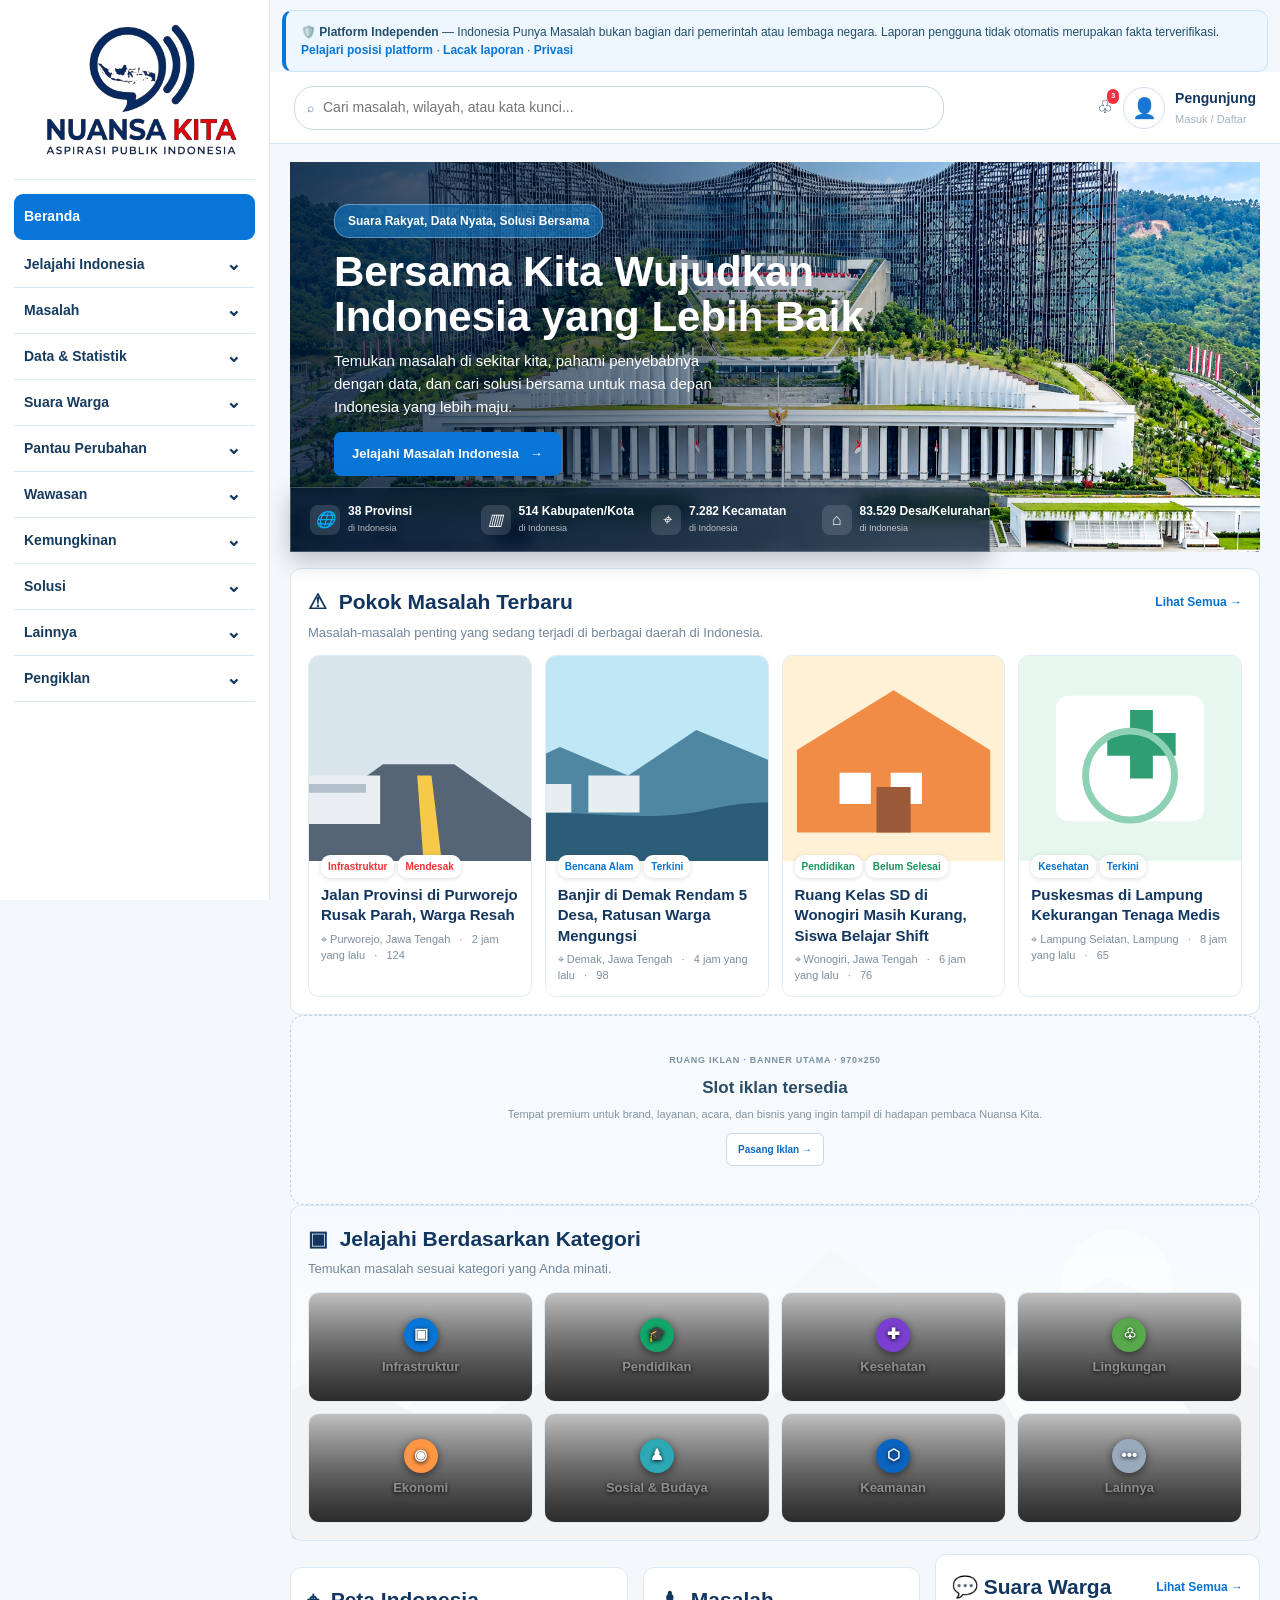
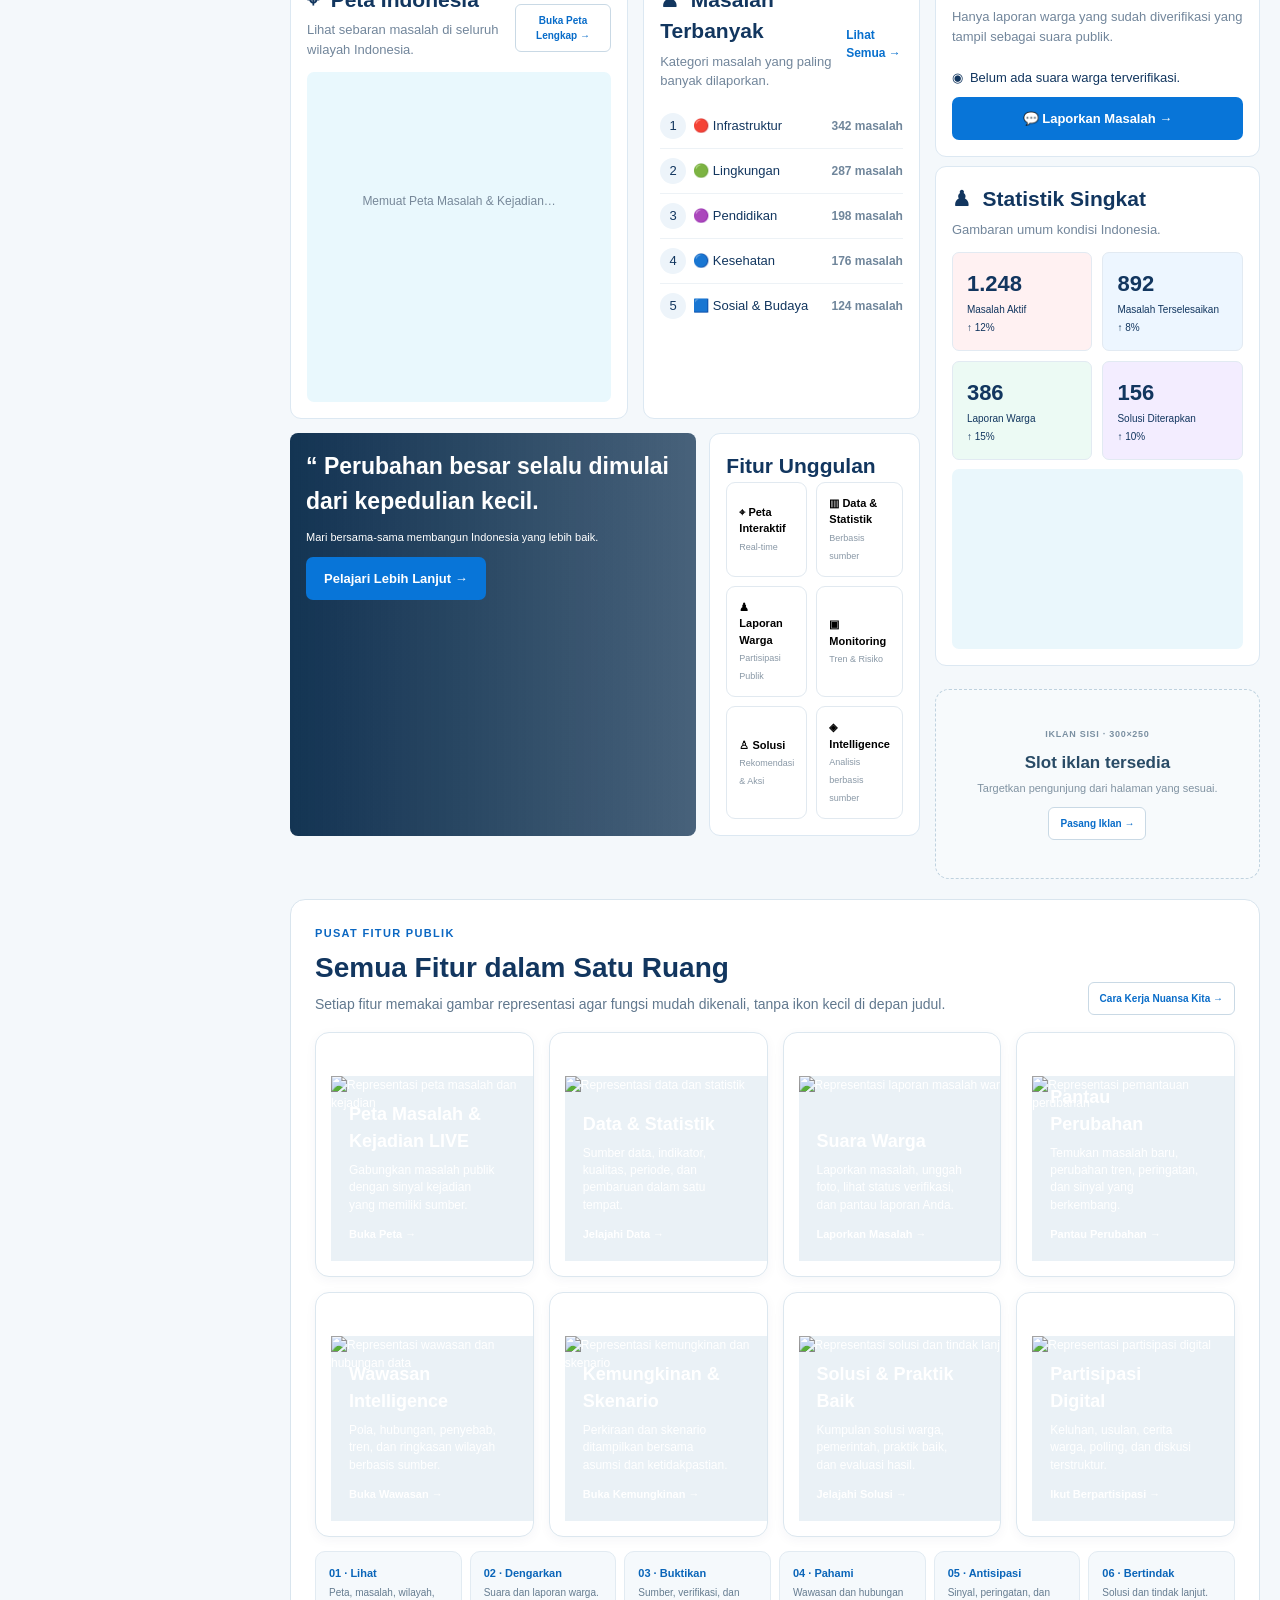
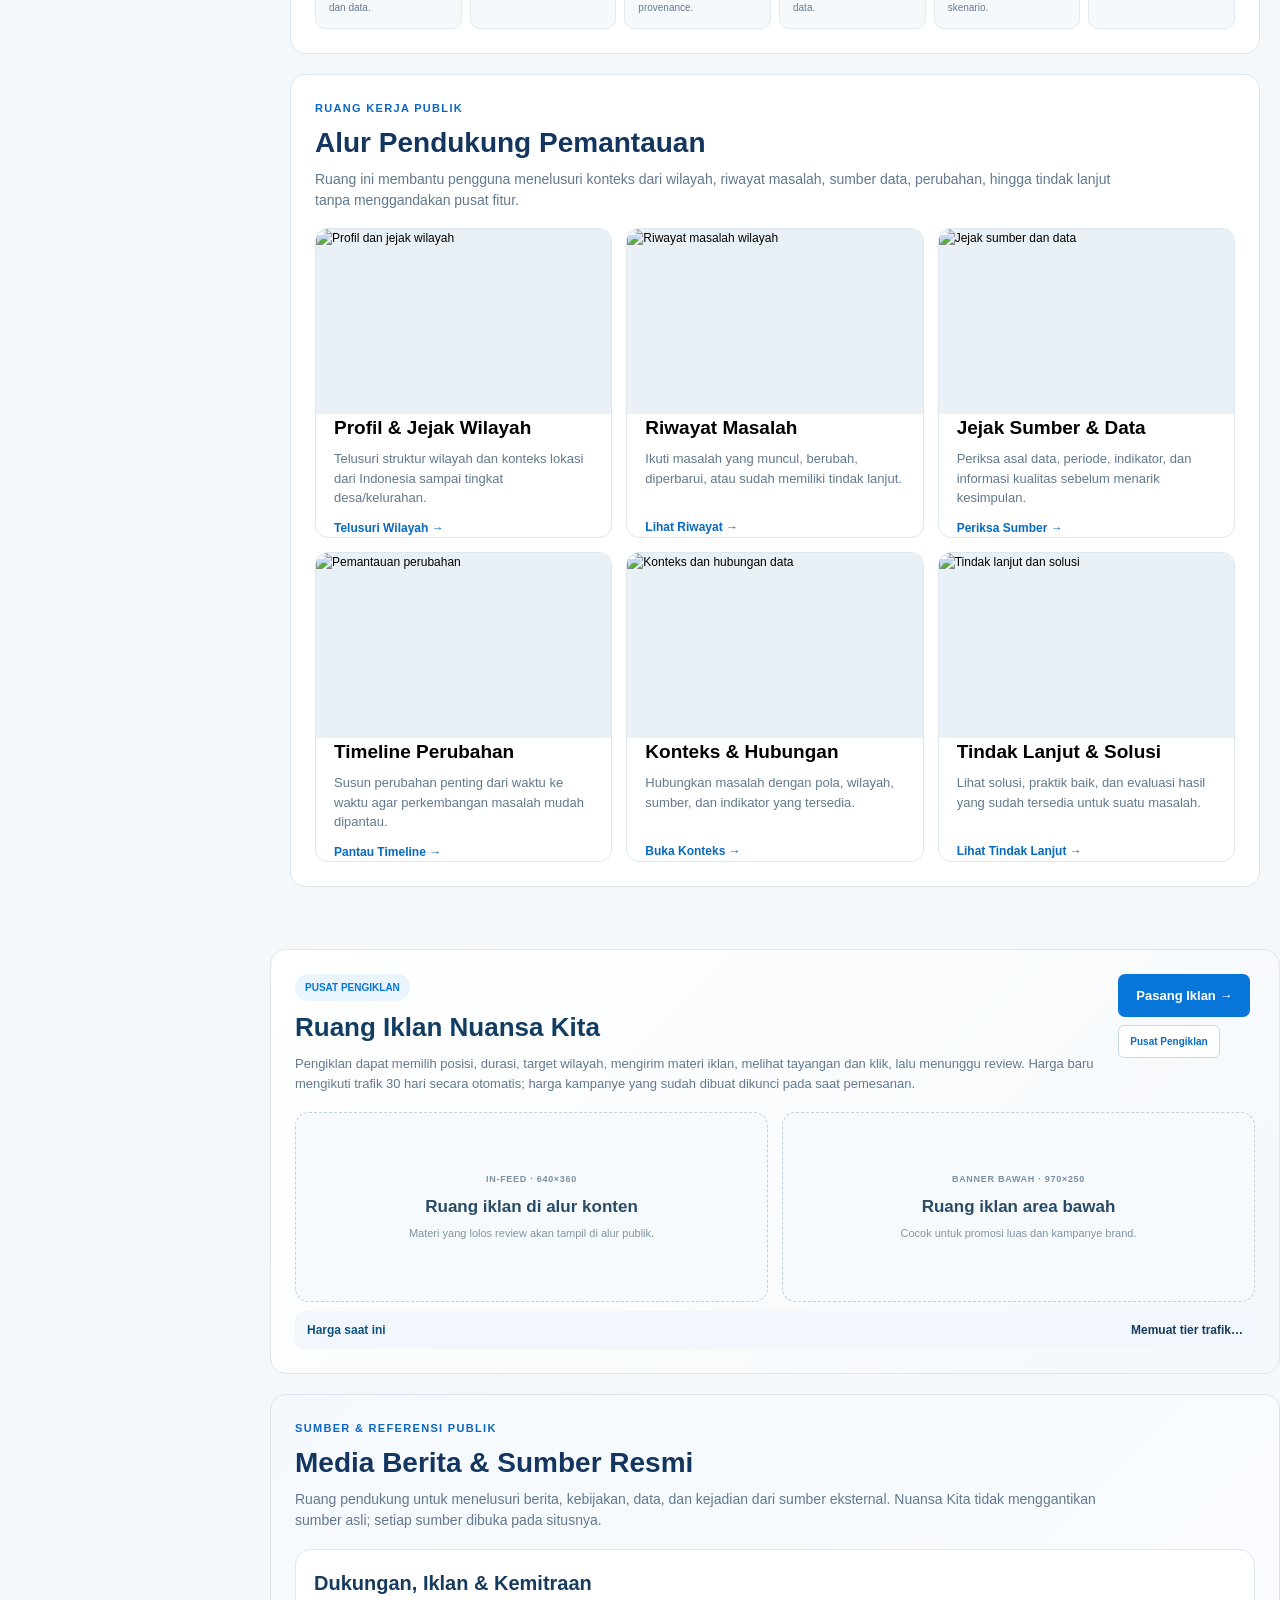
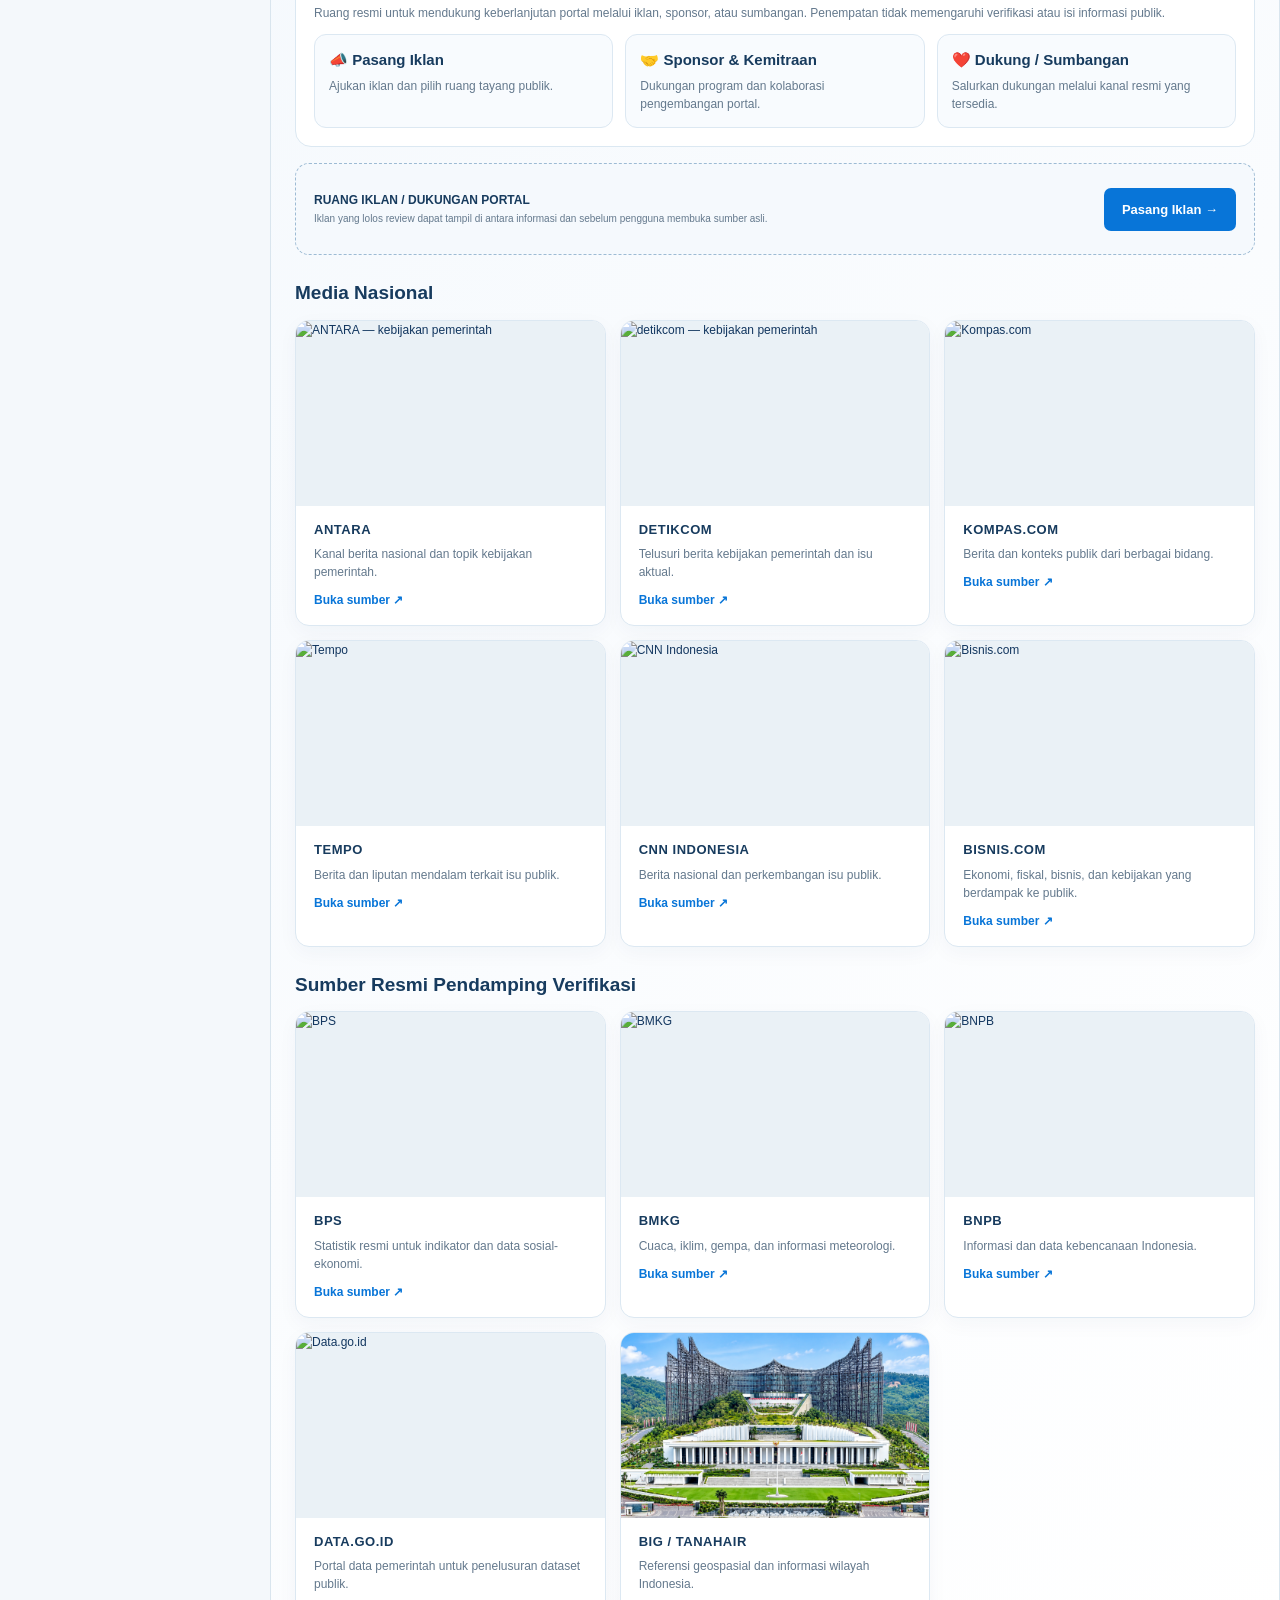
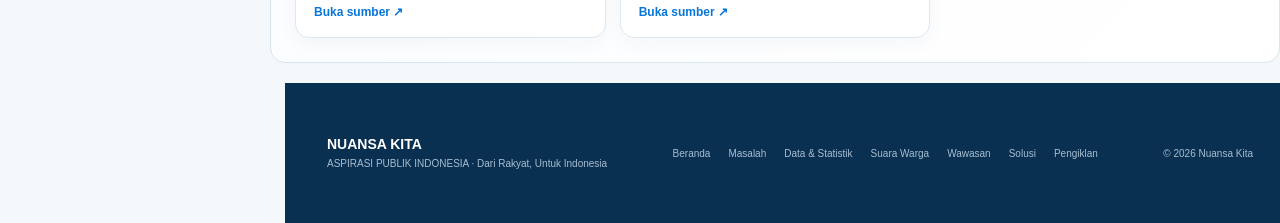
==== commit 3f6d7247: "Tambahkan ruang iklan dan dukungan pada hub sumber publik" ====
--- a/index.html
+++ b/index.html
@@ -425,6 +425,8 @@
   <div class="publicPageHead">
     <div><span class="sectionKicker">SUMBER &amp; REFERENSI PUBLIK</span><h2>Media Berita &amp; Sumber Resmi</h2><p>Ruang pendukung untuk menelusuri berita, kebijakan, data, dan kejadian dari sumber eksternal. Nuansa Kita tidak menggantikan sumber asli; setiap sumber dibuka pada situsnya.</p></div>
   </div>
+  <div class="sourceSupport"><h3>Dukungan, Iklan &amp; Kemitraan</h3><p>Ruang resmi untuk mendukung keberlanjutan portal melalui iklan, sponsor, atau sumbangan. Penempatan tidak memengaruhi verifikasi atau isi informasi publik.</p><div class="sourceSupportGrid"><a class="sourceSupportItem" href="/advertiser.html"><strong>📣 Pasang Iklan</strong><span>Ajukan iklan dan pilih ruang tayang publik.</span></a><a class="sourceSupportItem" href="/advertiser.html"><strong>🤝 Sponsor &amp; Kemitraan</strong><span>Dukungan program dan kolaborasi pengembangan portal.</span></a><a class="sourceSupportItem" href="/advertiser.html"><strong>❤️ Dukung / Sumbangan</strong><span>Salurkan dukungan melalui kanal resmi yang tersedia.</span></a></div></div>
+  <div class="sourceAdSlot" data-ad-placement="source_before_click"><div><strong>RUANG IKLAN / DUKUNGAN PORTAL</strong><small>Iklan yang lolos review dapat tampil di antara informasi dan sebelum pengguna membuka sumber asli.</small></div><a class="cta" href="/advertiser.html">Pasang Iklan →</a></div>
   <div class="sourceGroup"><h3>Media Nasional</h3><div class="sourceGrid">
     <a class="sourceCard" href="https://www.antaranews.com/tag/kebijakan-pemerintah" target="_blank" rel="noopener noreferrer"><div class="sourceVisual"><img src="/api/image?src=https%3A%2F%2Fcommons.wikimedia.org%2Fwiki%2FSpecial%3ARedirect%2Ffile%2FPress_Conference_of_International_Global_Network.jpg" alt="ANTARA — kebijakan pemerintah" loading="lazy"></div><div><h4>ANTARA</h4><p>Kanal berita nasional dan topik kebijakan pemerintah.</p><b>Buka sumber ↗</b></div></a>
     <a class="sourceCard" href="https://www.detik.com/tag/kebijakan-pemerintah/" target="_blank" rel="noopener noreferrer"><div class="sourceVisual"><img src="/api/image?src=https%3A%2F%2Fcommons.wikimedia.org%2Fwiki%2FSpecial%3ARedirect%2Ffile%2FJoko_Widodo_and_the_media_crew_at_the_Garuda_Palace%2C_Nusantara.jpg" alt="detikcom — kebijakan pemerintah" loading="lazy"></div><div><h4>detikcom</h4><p>Telusuri berita kebijakan pemerintah dan isu aktual.</p><b>Buka sumber ↗</b></div></a>
@@ -441,8 +443,23 @@
     <a class="sourceCard" href="https://tanahair.indonesia.go.id/" target="_blank" rel="noopener noreferrer"><div class="sourceVisual"><img src="/assets/IKN%202026.png" alt="Badan Informasi Geospasial"></div><div><h4>BIG / TanahAir</h4><p>Referensi geospasial dan informasi wilayah Indonesia.</p><b>Buka sumber ↗</b></div></a>
   </div></div>
 </section><footer><div class="foot"><div><b>NUANSA KITA</b><br><small>ASPIRASI PUBLIK INDONESIA · Dari Rakyat, Untuk Indonesia</small></div><nav><a href="#beranda">Beranda</a><a href="#masalah">Masalah</a><a href="#jelajah">Data & Statistik</a><a href="#suara">Suara Warga</a><a href="#wawasan">Wawasan</a><a href="#solusi">Solusi</a><a href="#pengiklan">Pengiklan</a></nav><small>© 2026 Nuansa Kita</small></div></footer>
-<div class="modal" id="modal"><div class="modal-box"><button class="close" id="close">×</button><div id="mb"></div></div></div><script defer src="https://cdn.jsdelivr.net/npm/@supabase/supabase-js@2"></script><script async src="https://unpkg.com/leaflet@1.9.4/dist/leaflet.js" crossorigin=""></script><script defer src="app.js?v=20260928-v39"></script><script id="legacy-report-script-disabled">/* Dynamic reports are rendered by app.js. */</script>
-<style id="public-media-and-ad-layout-final">
+<div class="modal" id="modal"><div class="modal-box"><button class="close" id="close">×</button><div id="mb"></div></div></div><script defer src="https://cdn.jsdelivr.net/npm/@supabase/supabase-js@2"></script><script async src="https://unpkg.com/leaflet@1.9.4/dist/leaflet.js" crossorigin=""></script><script defer src="app.js?v=20260928-v40"></script><script id="legacy-report-script-disabled">/* Dynamic reports are rendered by app.js. */</script>
+<style id="source-headline-and-support-ads">
+.sourceCard .sourceHeadline{margin:2px 0 9px!important;font-size:17px!important;line-height:1.35!important;font-weight:800!important;color:#102f4c!important}
+.sourceCard h4{font-size:13px!important;font-weight:700!important;text-transform:uppercase!important;letter-spacing:.04em!important}
+.sourceSupport{margin:18px 0 8px!important;padding:18px!important;border:1px solid #dbe8f2!important;border-radius:16px!important;background:#fff!important}
+.sourceSupport h3{margin:0 0 6px!important;font-size:20px!important;color:#173b5e!important}
+.sourceSupport p{margin:0 0 12px!important;color:#64798d!important}
+.sourceSupportGrid{display:grid!important;grid-template-columns:repeat(3,minmax(0,1fr))!important;gap:12px!important}
+.sourceSupportItem{display:block!important;padding:14px!important;border:1px solid #dce8f2!important;border-radius:12px!important;background:#f8fbfe!important;text-decoration:none!important}
+.sourceSupportItem strong{display:block!important;color:#173b5e!important;font-size:15px!important;margin-bottom:5px!important}
+.sourceSupportItem span{color:#64798d!important;font-size:12px!important;line-height:1.45!important}
+.sourceAdSlot{margin:16px 0!important;min-height:92px!important;display:flex!important;align-items:center!important;justify-content:space-between!important;gap:16px!important;padding:16px 18px!important;border:1px dashed #9dbbd4!important;border-radius:14px!important;background:#f5f9fd!important}
+.sourceAdSlot strong{display:block!important;color:#173b5e!important}
+.sourceAdSlot small{color:#64798d!important}
+.sourceAdSlot a{white-space:nowrap!important}
+@media(max-width:900px){.sourceSupportGrid{grid-template-columns:1fr!important}.sourceAdSlot{display:block!important}.sourceAdSlot a{display:inline-block!important;margin-top:10px!important}}
+</style><style id="public-media-and-ad-layout-final">
 /* Final public media mapping: setiap menu memakai foto representasi yang berbeda. */
 /* Final iklan/footer layout: section di luar <main> tetap berada di kanan sidebar, tidak tertutup. */
 .sourceHub,.adSection,footer{margin-left:270px!important;width:calc(100% - 270px)!important;box-sizing:border-box!important;max-width:none!important}
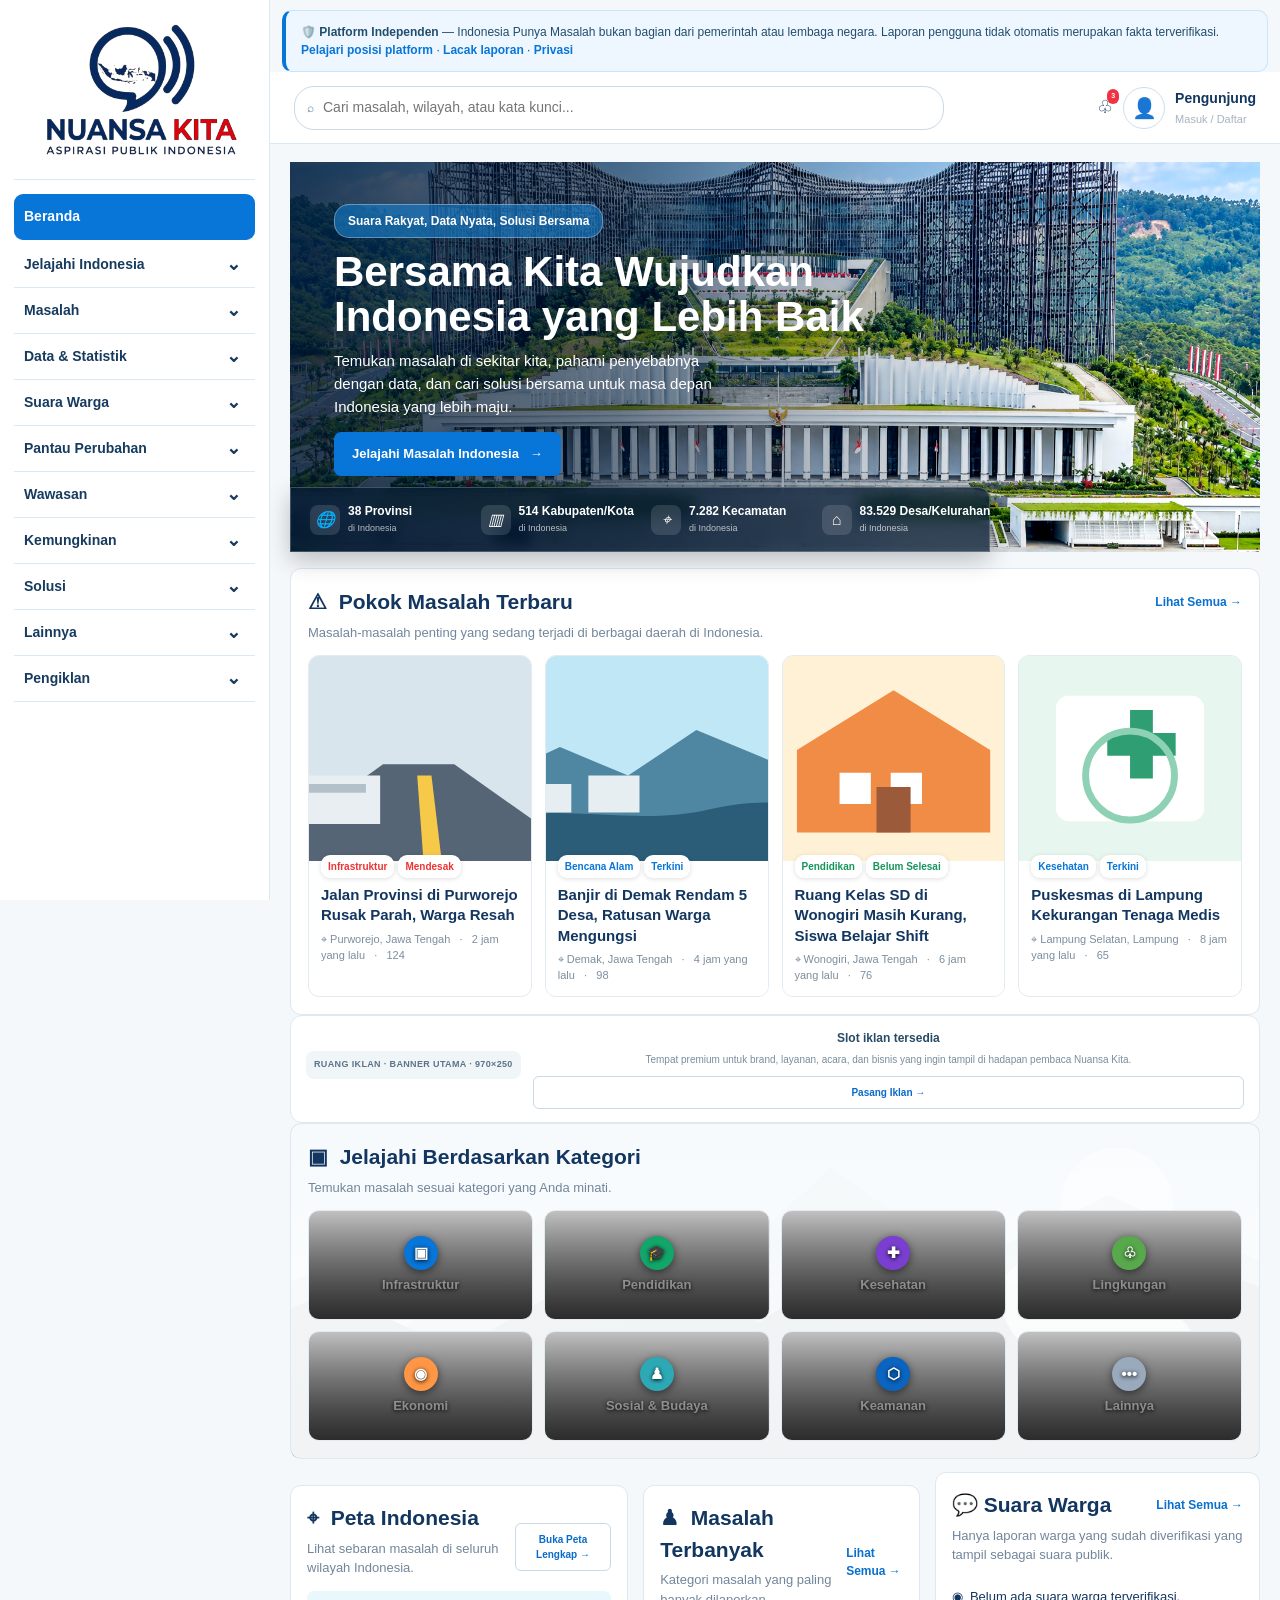
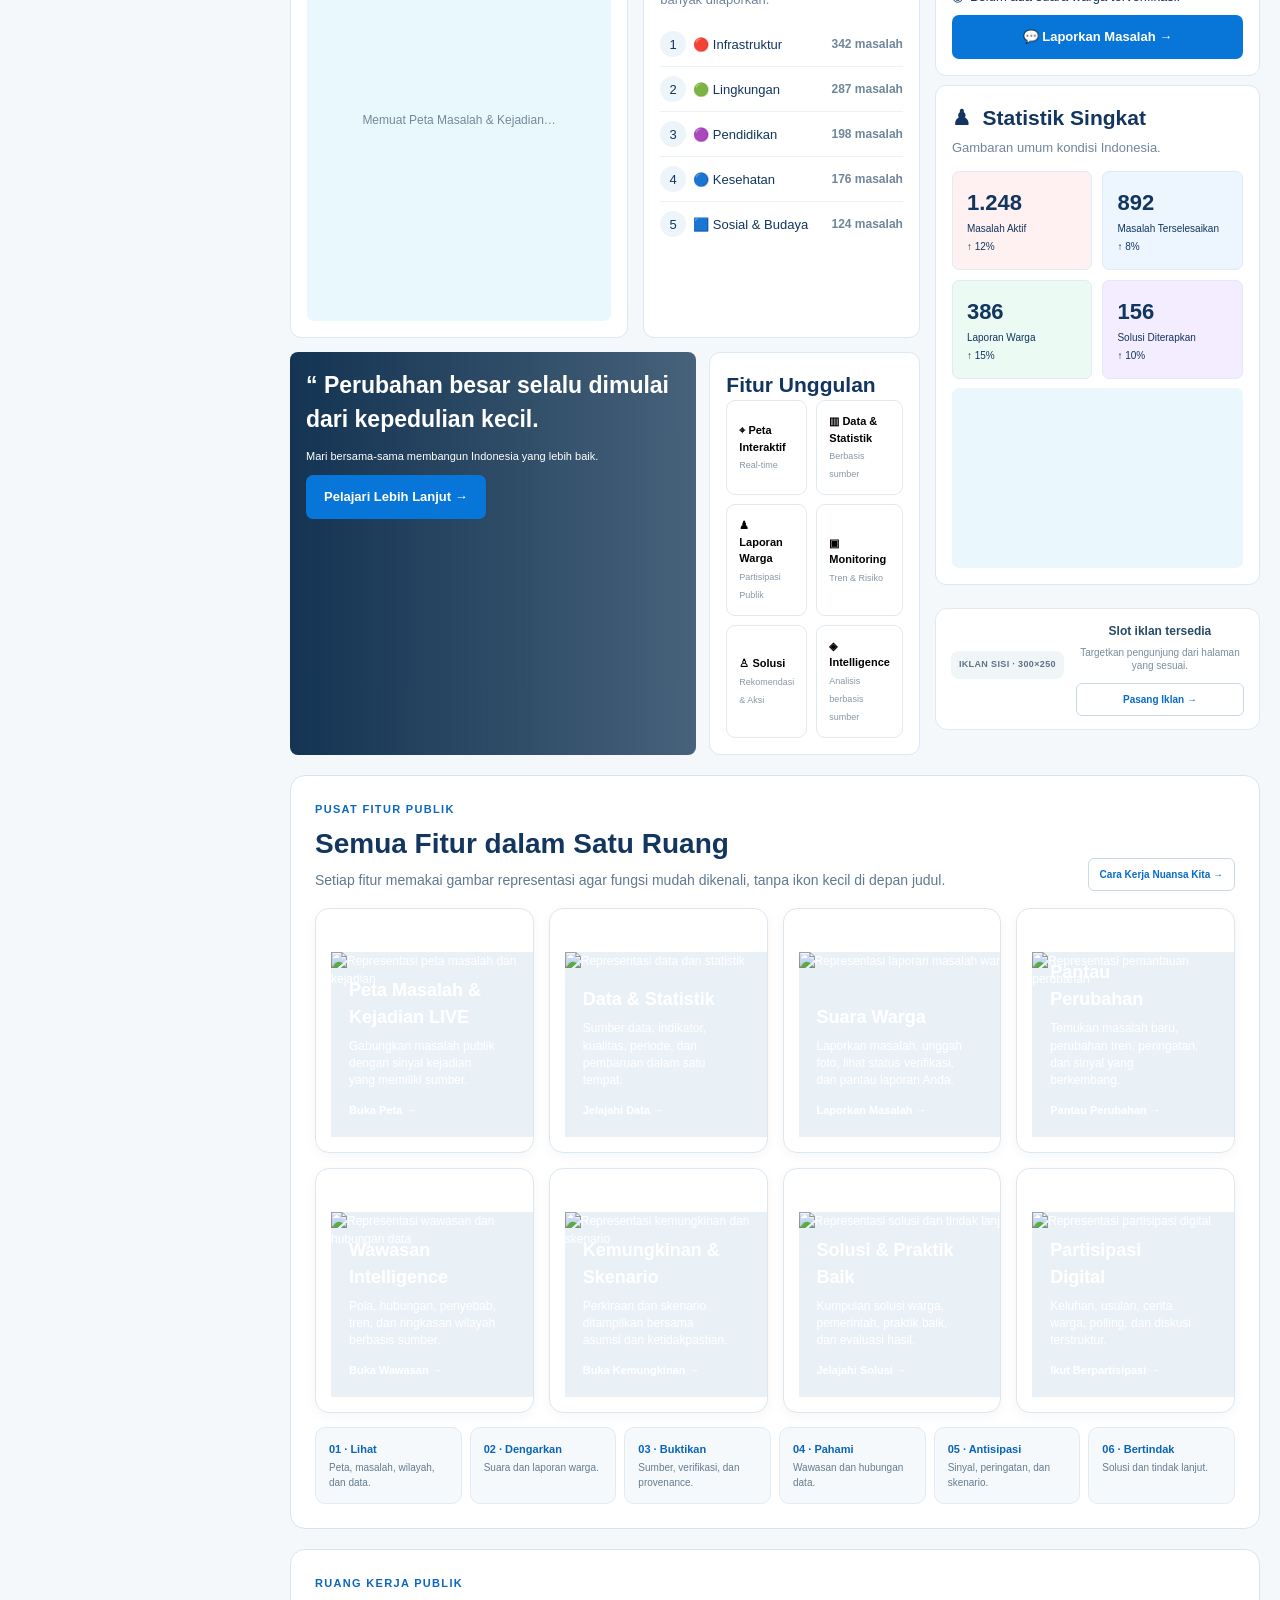
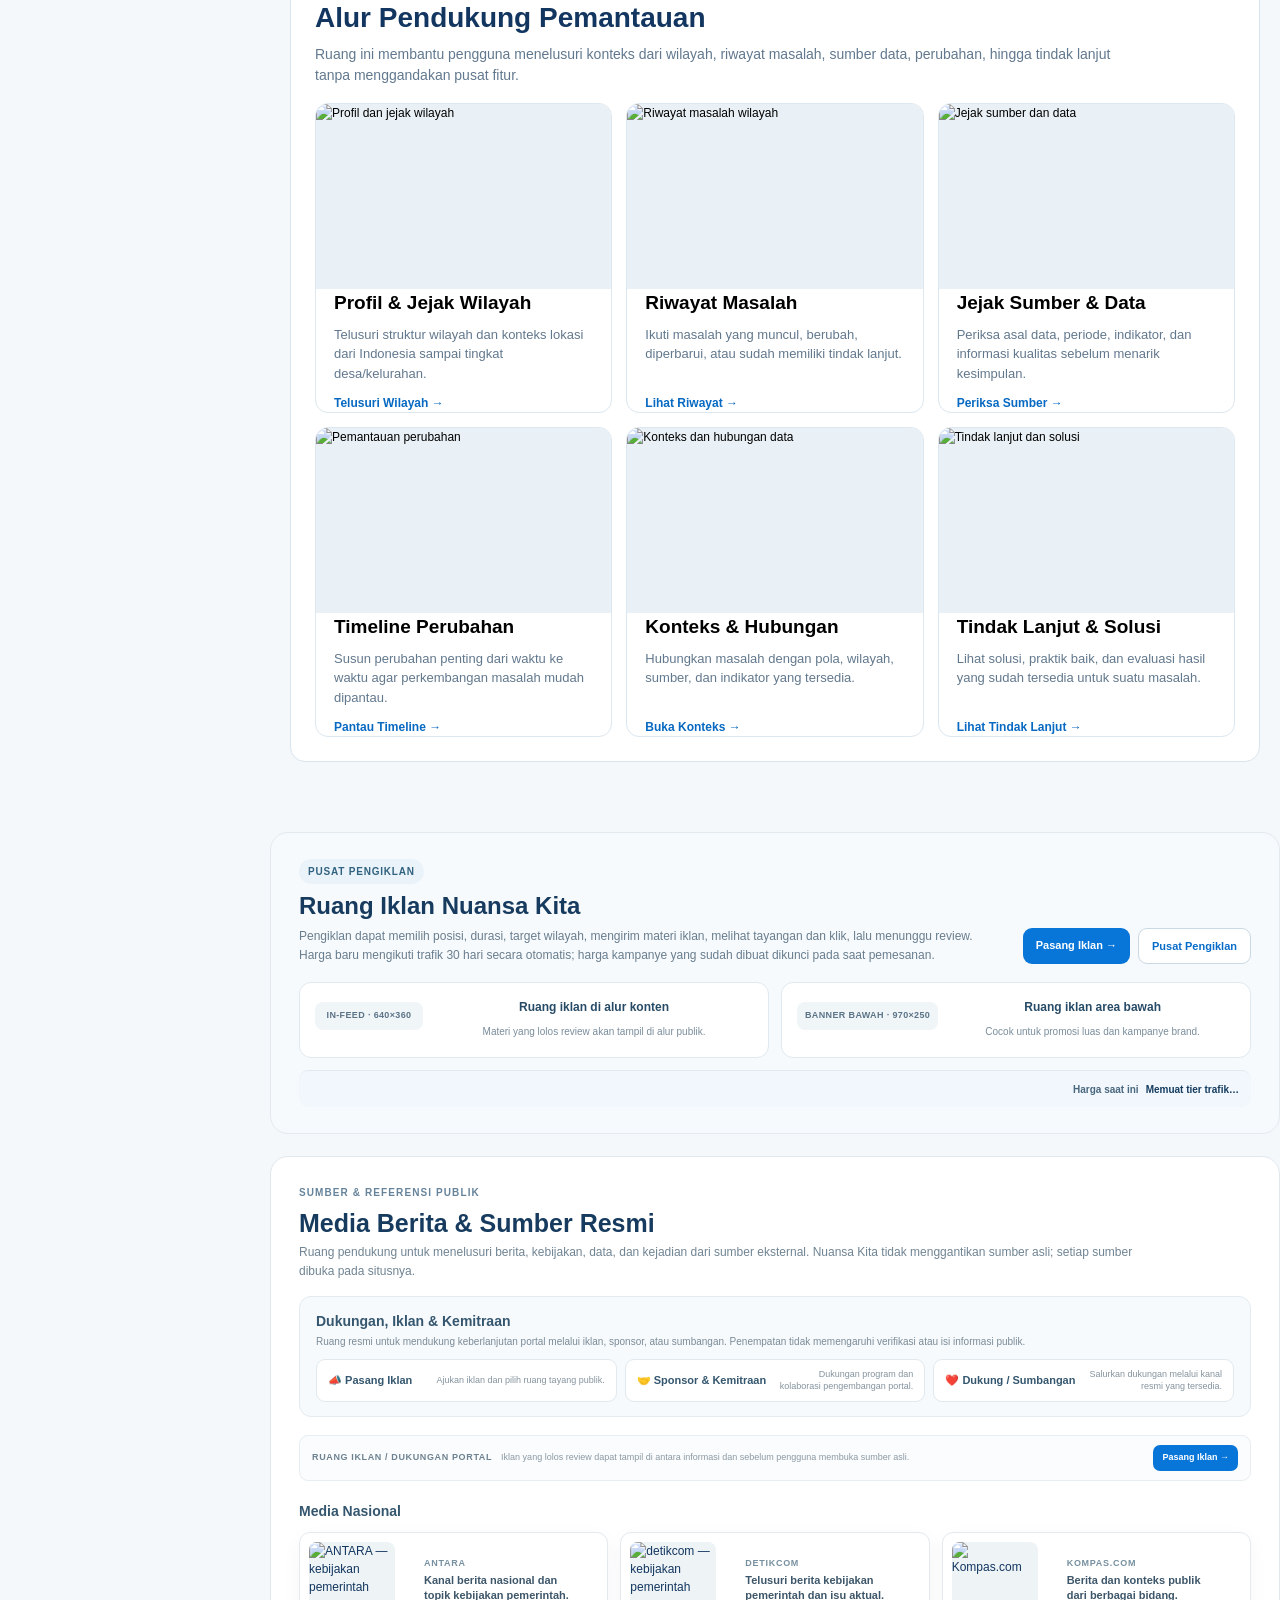
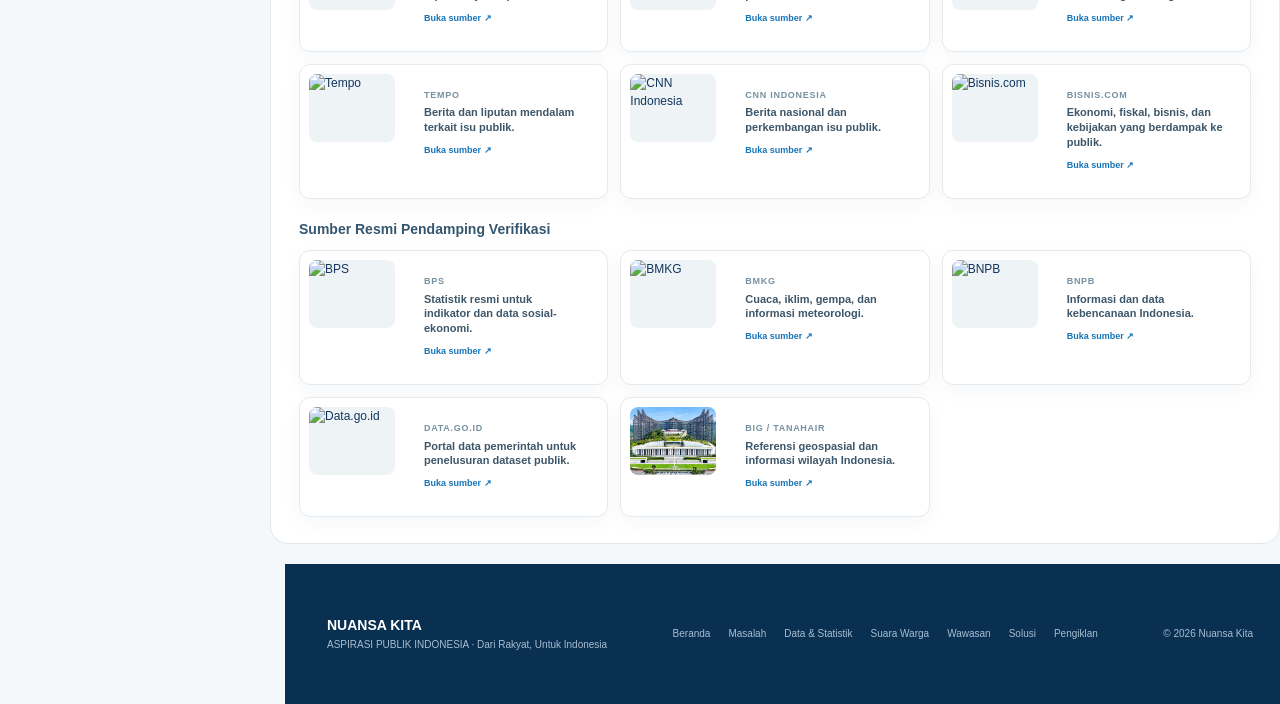
==== commit efda70ee: "Rapikan area pengiklan dan sumber publik agar lebih profesional" ====
--- a/index.html
+++ b/index.html
@@ -480,4 +480,17 @@
 .nav,.nav a,.nav button,.nav .group,.nav .group>button,.nav .group>.sub,.nav .group>.sub a,
 button,a,input,select,textarea,[role="button"],.issue,.featureCard,.serviceCard,.map-switch button,.mapTools button{pointer-events:auto!important}
 #authArea,#authBtn{pointer-events:auto!important}
-</style><script defer src="/smart-public-engine.js?v=20260928-v3"></script><script defer src="/smart-traffic.js?v=20260928-v2"></script><script defer src="/public-auto-rotation.js?v=20260928-v2"></script><script defer src="/live-source-feed.js?v=20260928-v2"></script></body></html>+</style><script defer src="/smart-public-engine.js?v=20260928-v3"></script><script defer src="/smart-traffic.js?v=20260928-v2"></script><script defer src="/public-auto-rotation.js?v=20260928-v2"></script><script defer src="/live-source-feed.js?v=20260928-v2"></script><style id="professional-commercial-hub-v1">
+.adSection{margin-top:28px!important;padding:26px 28px!important;background:#f7fafc!important;border:1px solid #e2eaf0!important;border-radius:18px!important}
+.adHead{display:flex!important;align-items:flex-end!important;justify-content:space-between!important;gap:24px!important;margin-bottom:18px!important}
+.adBadge{display:inline-flex!important;padding:5px 9px!important;border-radius:999px!important;background:#eaf3fa!important;color:#31627f!important;font-size:10px!important;font-weight:800!important;letter-spacing:.08em!important}
+.adHead h2{margin:8px 0 6px!important;font-size:24px!important;line-height:1.2!important;color:#173b5e!important}.adHead p{max-width:760px!important;margin:0!important;color:#687d8e!important;font-size:12px!important;line-height:1.55!important}
+.adActions{display:flex!important;gap:8px!important;flex-shrink:0!important}.adActions .cta,.adActions .outline{font-size:11px!important;padding:9px 13px!important;border-radius:9px!important;text-decoration:none!important}
+.adSlotGrid{display:grid!important;grid-template-columns:repeat(2,minmax(0,1fr))!important;gap:12px!important}.adSlot{min-height:76px!important;padding:13px 15px!important;background:#fff!important;border:1px solid #e0e9ef!important;border-radius:12px!important;display:grid!important;grid-template-columns:auto 1fr!important;column-gap:12px!important;align-items:center!important}
+.adSlotLabel{grid-row:1/4;display:inline-flex!important;align-items:center!important;justify-content:center!important;min-width:108px!important;padding:7px 8px!important;border-radius:8px!important;background:#f0f5f8!important;color:#5b7487!important;font-size:9px!important;font-weight:800!important;letter-spacing:.04em!important}.adSlot strong{font-size:12px!important;color:#274b66!important}.adSlot small{font-size:10px!important;color:#7a8d9b!important;line-height:1.35!important}.adPriceLine{margin-top:12px!important;padding-top:11px!important;border-top:1px solid #e1e9ee!important;display:flex!important;justify-content:flex-end!important;gap:7px!important;font-size:10px!important;color:#718595!important}.adPriceLine b{color:#49677d!important}
+.sourceHub{margin-top:22px!important;padding:26px 28px!important;background:#fff!important;border:1px solid #e0e8ee!important;border-radius:18px!important}.sourceHub>.publicPageHead{margin-bottom:16px!important}.sourceHub .sectionKicker{font-size:10px!important;letter-spacing:.11em!important;color:#66839a!important}.sourceHub .publicPageHead h2{font-size:25px!important;line-height:1.2!important;margin:7px 0 5px!important;color:#173b5e!important}.sourceHub .publicPageHead p{max-width:850px!important;font-size:12px!important;line-height:1.55!important;color:#708493!important;margin:0!important}
+.sourceSupport{margin:0 0 18px!important;padding:14px 16px!important;background:#f7fafc!important;border:1px solid #e3ebf0!important;border-radius:12px!important}.sourceSupport h3{font-size:14px!important;margin:0 0 3px!important;color:#34566e!important}.sourceSupport p{font-size:10px!important;line-height:1.45!important;margin:0 0 9px!important;color:#7a8b98!important}.sourceSupportGrid{display:flex!important;gap:8px!important;flex-wrap:wrap!important}.sourceSupportItem{flex:1 1 180px!important;display:flex!important;align-items:center!important;justify-content:space-between!important;gap:10px!important;padding:9px 11px!important;background:#fff!important;border:1px solid #e1e9ee!important;border-radius:9px!important;text-decoration:none!important}.sourceSupportItem strong{font-size:11px!important;color:#34566e!important;margin:0!important;white-space:nowrap!important}.sourceSupportItem span{font-size:9px!important;color:#84939e!important;line-height:1.3!important;text-align:right!important}
+.sourceAdSlot{margin:0 0 20px!important;min-height:0!important;padding:9px 12px!important;display:flex!important;align-items:center!important;justify-content:space-between!important;gap:12px!important;border:1px solid #e7edf1!important;border-radius:9px!important;background:#fbfcfd!important}.sourceAdSlot>div{display:flex!important;align-items:center!important;gap:9px!important;min-width:0!important}.sourceAdSlot strong{font-size:9px!important;letter-spacing:.07em!important;color:#6d8291!important;white-space:nowrap!important}.sourceAdSlot small{font-size:9px!important;color:#8a99a3!important;line-height:1.3!important}.sourceAdSlot .cta{font-size:9px!important;padding:6px 9px!important;border-radius:7px!important;white-space:nowrap!important;text-decoration:none!important}
+.sourceGroup{margin-top:20px!important}.sourceGroup>h3{margin:0 0 10px!important;font-size:14px!important;color:#34566e!important;font-weight:750!important}.sourceGrid{display:grid!important;grid-template-columns:repeat(3,minmax(0,1fr))!important;gap:12px!important}.sourceCard{display:grid!important;grid-template-columns:86px minmax(0,1fr)!important;gap:11px!important;min-height:86px!important;padding:9px!important;background:#fff!important;border:1px solid #e3eaf0!important;border-radius:11px!important;text-decoration:none!important}.sourceCard:hover{box-shadow:0 5px 18px rgba(22,55,80,.08)!important;border-color:#cbdce8!important}.sourceVisual{width:86px!important;height:68px!important;border-radius:8px!important;overflow:hidden!important;background:#eef3f6!important}.sourceVisual img{width:100%!important;height:100%!important;display:block!important;object-fit:cover!important}.sourceCard h4{margin:1px 0 3px!important;font-size:9px!important;letter-spacing:.08em!important;color:#7790a0!important}.sourceCard p,.sourceCard .sourceHeadline{margin:0 0 5px!important;font-size:11px!important;line-height:1.35!important;color:#3d5669!important;font-weight:650!important}.sourceCard b{font-size:9px!important;color:#1674b8!important;font-weight:750!important}
+@media(max-width:1050px){.sourceGrid{grid-template-columns:repeat(2,minmax(0,1fr))!important}}@media(max-width:760px){.adHead{display:block!important}.adActions{margin-top:12px!important}.adSlotGrid,.sourceGrid{grid-template-columns:1fr!important}.adSection,.sourceHub{padding:18px!important}.sourceSupportItem{flex-basis:100%!important}.sourceSupportItem span{text-align:left!important}.sourceAdSlot{align-items:flex-start!important}.sourceAdSlot>div{display:block!important}.sourceAdSlot strong{display:block!important;margin-bottom:2px!important}}
+</style></body></html>
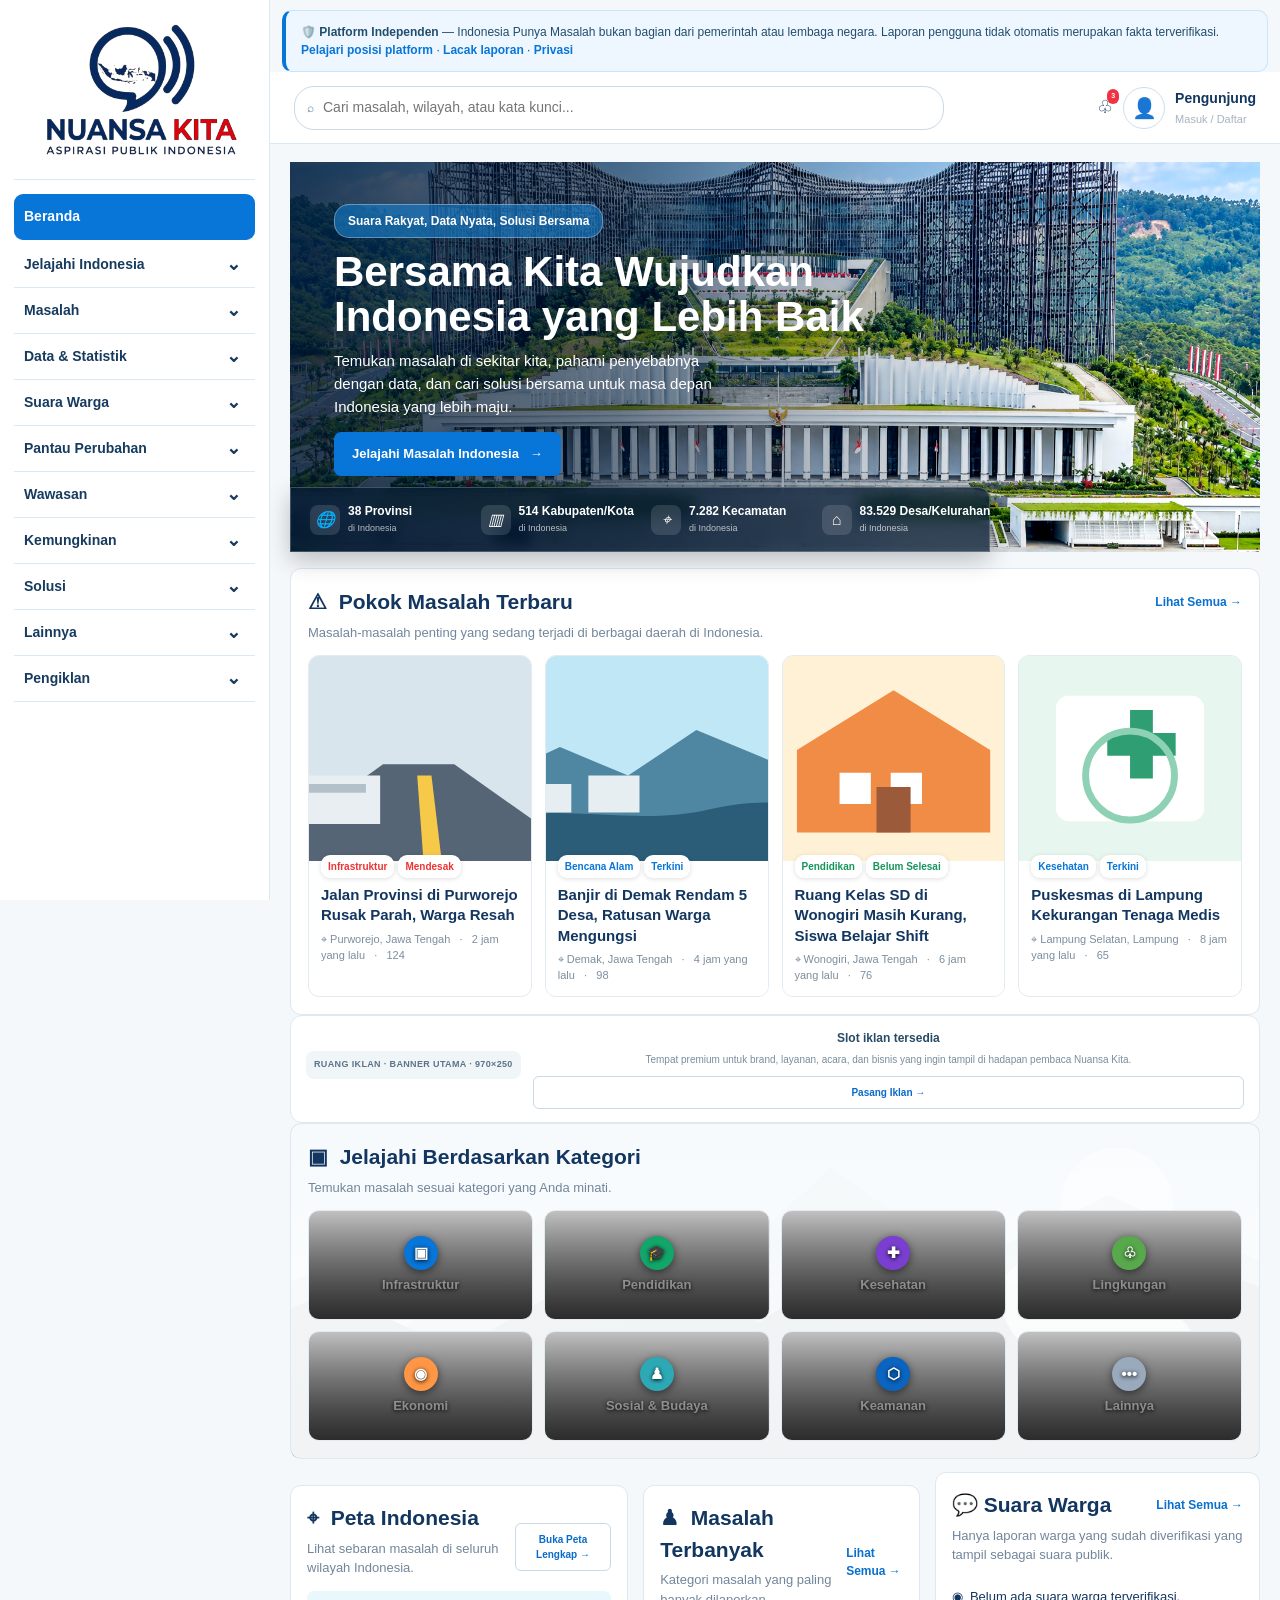
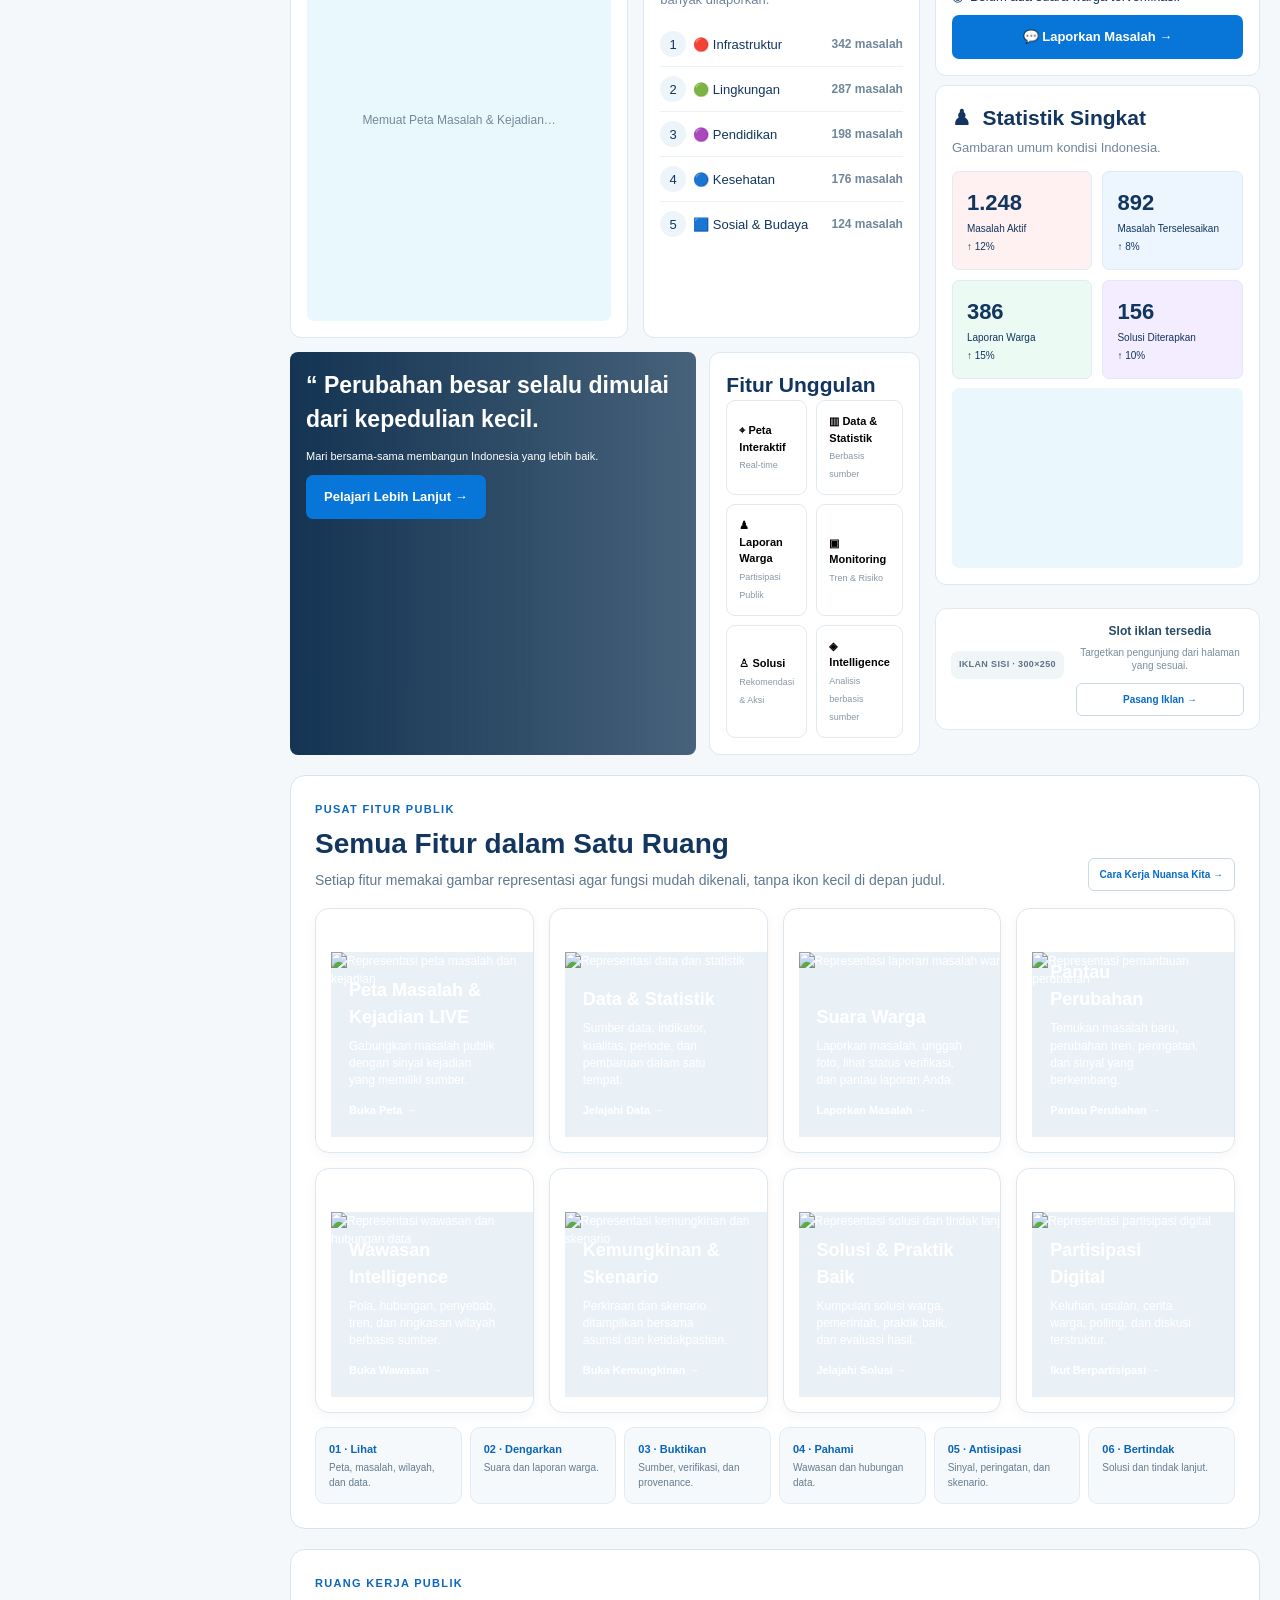
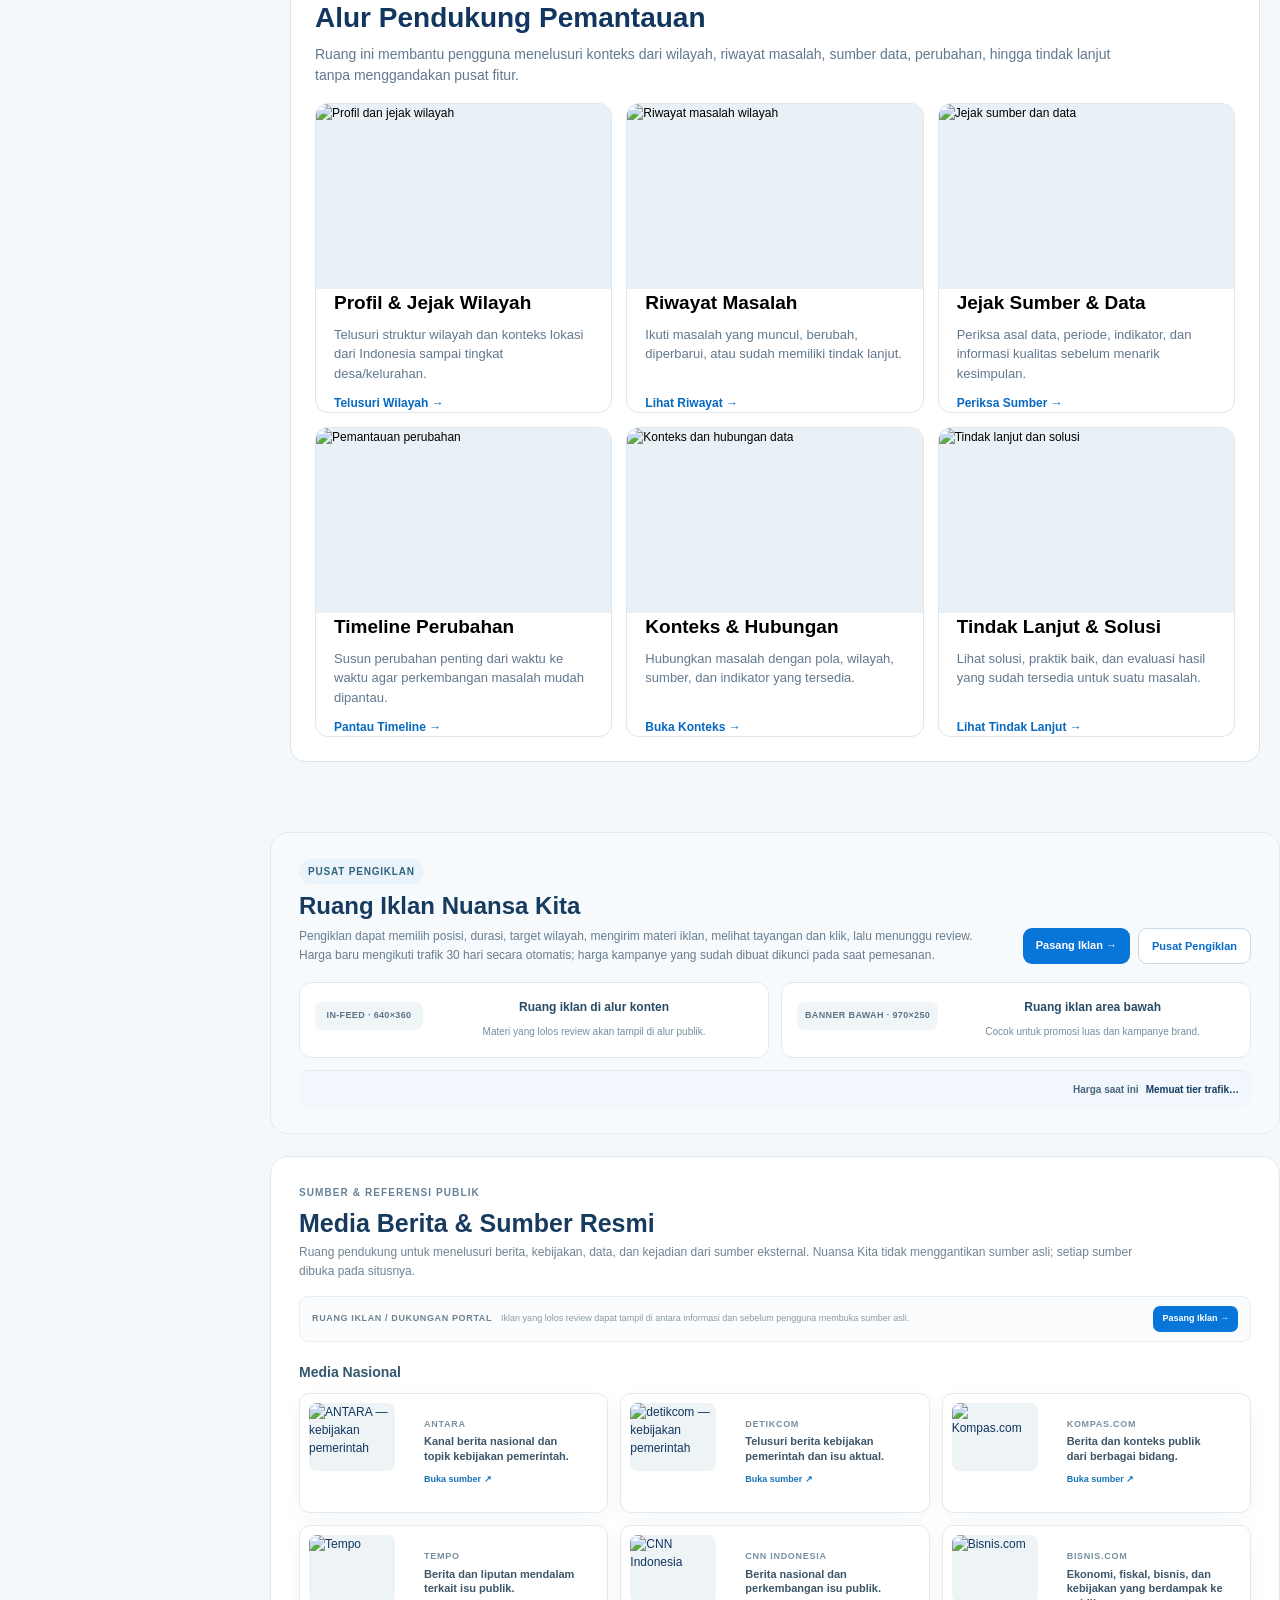
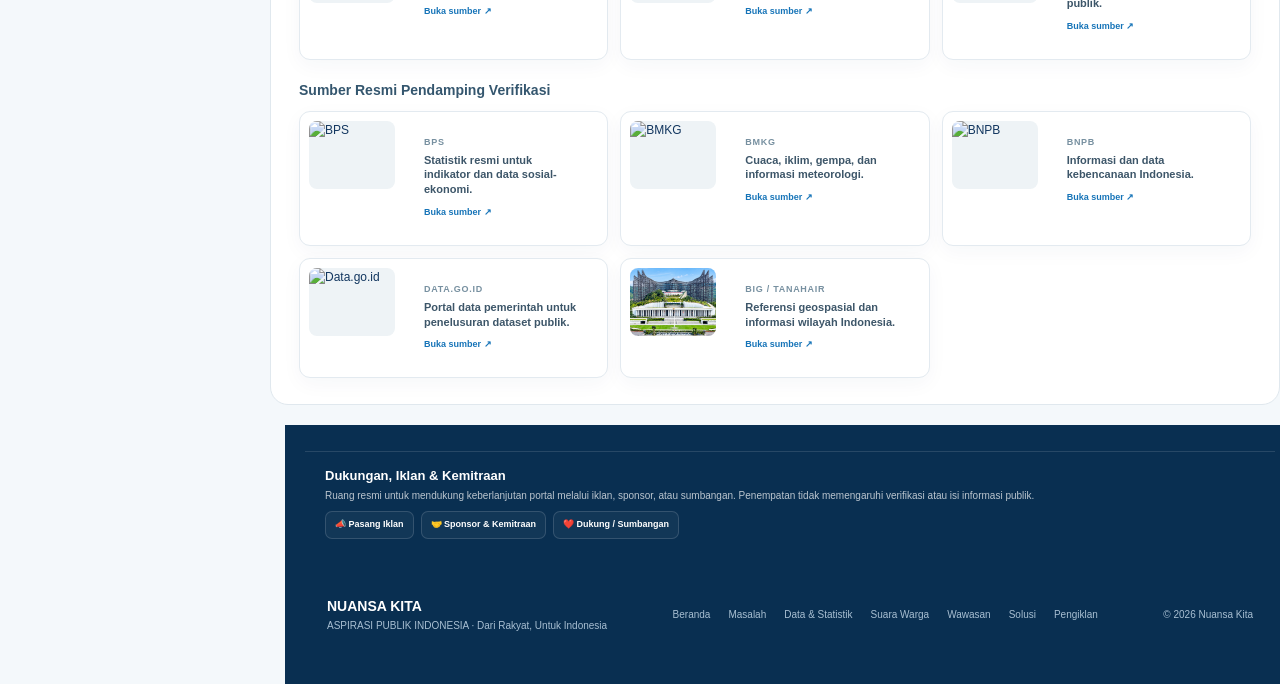
==== commit 98df5378: "Pindahkan Dukungan Iklan dan Kemitraan ke footer" ====
--- a/index.html
+++ b/index.html
@@ -425,7 +425,6 @@
   <div class="publicPageHead">
     <div><span class="sectionKicker">SUMBER &amp; REFERENSI PUBLIK</span><h2>Media Berita &amp; Sumber Resmi</h2><p>Ruang pendukung untuk menelusuri berita, kebijakan, data, dan kejadian dari sumber eksternal. Nuansa Kita tidak menggantikan sumber asli; setiap sumber dibuka pada situsnya.</p></div>
   </div>
-  <div class="sourceSupport"><h3>Dukungan, Iklan &amp; Kemitraan</h3><p>Ruang resmi untuk mendukung keberlanjutan portal melalui iklan, sponsor, atau sumbangan. Penempatan tidak memengaruhi verifikasi atau isi informasi publik.</p><div class="sourceSupportGrid"><a class="sourceSupportItem" href="/advertiser.html"><strong>📣 Pasang Iklan</strong><span>Ajukan iklan dan pilih ruang tayang publik.</span></a><a class="sourceSupportItem" href="/advertiser.html"><strong>🤝 Sponsor &amp; Kemitraan</strong><span>Dukungan program dan kolaborasi pengembangan portal.</span></a><a class="sourceSupportItem" href="/advertiser.html"><strong>❤️ Dukung / Sumbangan</strong><span>Salurkan dukungan melalui kanal resmi yang tersedia.</span></a></div></div>
   <div class="sourceAdSlot" data-ad-placement="source_before_click"><div><strong>RUANG IKLAN / DUKUNGAN PORTAL</strong><small>Iklan yang lolos review dapat tampil di antara informasi dan sebelum pengguna membuka sumber asli.</small></div><a class="cta" href="/advertiser.html">Pasang Iklan →</a></div>
   <div class="sourceGroup"><h3>Media Nasional</h3><div class="sourceGrid">
     <a class="sourceCard" href="https://www.antaranews.com/tag/kebijakan-pemerintah" target="_blank" rel="noopener noreferrer"><div class="sourceVisual"><img src="/api/image?src=https%3A%2F%2Fcommons.wikimedia.org%2Fwiki%2FSpecial%3ARedirect%2Ffile%2FPress_Conference_of_International_Global_Network.jpg" alt="ANTARA — kebijakan pemerintah" loading="lazy"></div><div><h4>ANTARA</h4><p>Kanal berita nasional dan topik kebijakan pemerintah.</p><b>Buka sumber ↗</b></div></a>
@@ -442,7 +441,8 @@
     <a class="sourceCard" href="https://data.go.id/" target="_blank" rel="noopener noreferrer"><div class="sourceVisual"><img src="/api/image?src=https%3A%2F%2Fcommons.wikimedia.org%2Fwiki%2FSpecial%3ARedirect%2Ffile%2FIndonesia_population_pyramid_2026.png" alt="Data.go.id" loading="lazy"></div><div><h4>Data.go.id</h4><p>Portal data pemerintah untuk penelusuran dataset publik.</p><b>Buka sumber ↗</b></div></a>
     <a class="sourceCard" href="https://tanahair.indonesia.go.id/" target="_blank" rel="noopener noreferrer"><div class="sourceVisual"><img src="/assets/IKN%202026.png" alt="Badan Informasi Geospasial"></div><div><h4>BIG / TanahAir</h4><p>Referensi geospasial dan informasi wilayah Indonesia.</p><b>Buka sumber ↗</b></div></a>
   </div></div>
-</section><footer><div class="foot"><div><b>NUANSA KITA</b><br><small>ASPIRASI PUBLIK INDONESIA · Dari Rakyat, Untuk Indonesia</small></div><nav><a href="#beranda">Beranda</a><a href="#masalah">Masalah</a><a href="#jelajah">Data & Statistik</a><a href="#suara">Suara Warga</a><a href="#wawasan">Wawasan</a><a href="#solusi">Solusi</a><a href="#pengiklan">Pengiklan</a></nav><small>© 2026 Nuansa Kita</small></div></footer>
+</section><footer><div class="footerSupport"><div class="sourceSupport"><h3>Dukungan, Iklan &amp; Kemitraan</h3><p>Ruang resmi untuk mendukung keberlanjutan portal melalui iklan, sponsor, atau sumbangan. Penempatan tidak memengaruhi verifikasi atau isi informasi publik.</p><div class="sourceSupportGrid"><a class="sourceSupportItem" href="/advertiser.html"><strong>📣 Pasang Iklan</strong><span>Ajukan iklan dan pilih ruang tayang publik.</span></a><a class="sourceSupportItem" href="/advertiser.html"><strong>🤝 Sponsor &amp; Kemitraan</strong><span>Dukungan program dan kolaborasi pengembangan portal.</span></a><a class="sourceSupportItem" href="/advertiser.html"><strong>❤️ Dukung / Sumbangan</strong><span>Salurkan dukungan melalui kanal resmi yang tersedia.</span></a></div></div>
+  </div><div class="foot"><div><b>NUANSA KITA</b><br><small>ASPIRASI PUBLIK INDONESIA · Dari Rakyat, Untuk Indonesia</small></div><nav><a href="#beranda">Beranda</a><a href="#masalah">Masalah</a><a href="#jelajah">Data & Statistik</a><a href="#suara">Suara Warga</a><a href="#wawasan">Wawasan</a><a href="#solusi">Solusi</a><a href="#pengiklan">Pengiklan</a></nav><small>© 2026 Nuansa Kita</small></div></footer>
 <div class="modal" id="modal"><div class="modal-box"><button class="close" id="close">×</button><div id="mb"></div></div></div><script defer src="https://cdn.jsdelivr.net/npm/@supabase/supabase-js@2"></script><script async src="https://unpkg.com/leaflet@1.9.4/dist/leaflet.js" crossorigin=""></script><script defer src="app.js?v=20260928-v40"></script><script id="legacy-report-script-disabled">/* Dynamic reports are rendered by app.js. */</script>
 <style id="source-headline-and-support-ads">
 .sourceCard .sourceHeadline{margin:2px 0 9px!important;font-size:17px!important;line-height:1.35!important;font-weight:800!important;color:#102f4c!important}
@@ -493,4 +493,14 @@
 .sourceAdSlot{margin:0 0 20px!important;min-height:0!important;padding:9px 12px!important;display:flex!important;align-items:center!important;justify-content:space-between!important;gap:12px!important;border:1px solid #e7edf1!important;border-radius:9px!important;background:#fbfcfd!important}.sourceAdSlot>div{display:flex!important;align-items:center!important;gap:9px!important;min-width:0!important}.sourceAdSlot strong{font-size:9px!important;letter-spacing:.07em!important;color:#6d8291!important;white-space:nowrap!important}.sourceAdSlot small{font-size:9px!important;color:#8a99a3!important;line-height:1.3!important}.sourceAdSlot .cta{font-size:9px!important;padding:6px 9px!important;border-radius:7px!important;white-space:nowrap!important;text-decoration:none!important}
 .sourceGroup{margin-top:20px!important}.sourceGroup>h3{margin:0 0 10px!important;font-size:14px!important;color:#34566e!important;font-weight:750!important}.sourceGrid{display:grid!important;grid-template-columns:repeat(3,minmax(0,1fr))!important;gap:12px!important}.sourceCard{display:grid!important;grid-template-columns:86px minmax(0,1fr)!important;gap:11px!important;min-height:86px!important;padding:9px!important;background:#fff!important;border:1px solid #e3eaf0!important;border-radius:11px!important;text-decoration:none!important}.sourceCard:hover{box-shadow:0 5px 18px rgba(22,55,80,.08)!important;border-color:#cbdce8!important}.sourceVisual{width:86px!important;height:68px!important;border-radius:8px!important;overflow:hidden!important;background:#eef3f6!important}.sourceVisual img{width:100%!important;height:100%!important;display:block!important;object-fit:cover!important}.sourceCard h4{margin:1px 0 3px!important;font-size:9px!important;letter-spacing:.08em!important;color:#7790a0!important}.sourceCard p,.sourceCard .sourceHeadline{margin:0 0 5px!important;font-size:11px!important;line-height:1.35!important;color:#3d5669!important;font-weight:650!important}.sourceCard b{font-size:9px!important;color:#1674b8!important;font-weight:750!important}
 @media(max-width:1050px){.sourceGrid{grid-template-columns:repeat(2,minmax(0,1fr))!important}}@media(max-width:760px){.adHead{display:block!important}.adActions{margin-top:12px!important}.adSlotGrid,.sourceGrid{grid-template-columns:1fr!important}.adSection,.sourceHub{padding:18px!important}.sourceSupportItem{flex-basis:100%!important}.sourceSupportItem span{text-align:left!important}.sourceAdSlot{align-items:flex-start!important}.sourceAdSlot>div{display:block!important}.sourceAdSlot strong{display:block!important;margin-bottom:2px!important}}
+</style><style id="footer-support-only-v1">
+.footerSupport{margin:0 0 18px;padding:14px 20px;border-top:1px solid rgba(255,255,255,.12);background:transparent}
+.footerSupport .sourceSupport{margin:0!important;padding:0!important;border:0!important;background:transparent!important}
+.footerSupport .sourceSupport h3{font-size:13px!important;margin:0 0 3px!important;color:inherit!important}
+.footerSupport .sourceSupport p{font-size:10px!important;margin:0 0 8px!important;color:inherit!important;opacity:.72}
+.footerSupport .sourceSupportGrid{display:flex!important;gap:7px!important;flex-wrap:wrap!important}
+.footerSupport .sourceSupportItem{flex:0 1 auto!important;display:inline-flex!important;align-items:center!important;gap:7px!important;padding:6px 9px!important;border:1px solid rgba(255,255,255,.14)!important;border-radius:7px!important;background:rgba(255,255,255,.04)!important}
+.footerSupport .sourceSupportItem strong{font-size:9px!important;color:inherit!important;margin:0!important}
+.footerSupport .sourceSupportItem span{display:none!important}
+@media(max-width:560px){.footerSupport{padding:12px 14px}.footerSupport .sourceSupportGrid{display:grid!important;grid-template-columns:1fr!important}.footerSupport .sourceSupportItem{justify-content:flex-start!important}}
 </style></body></html>
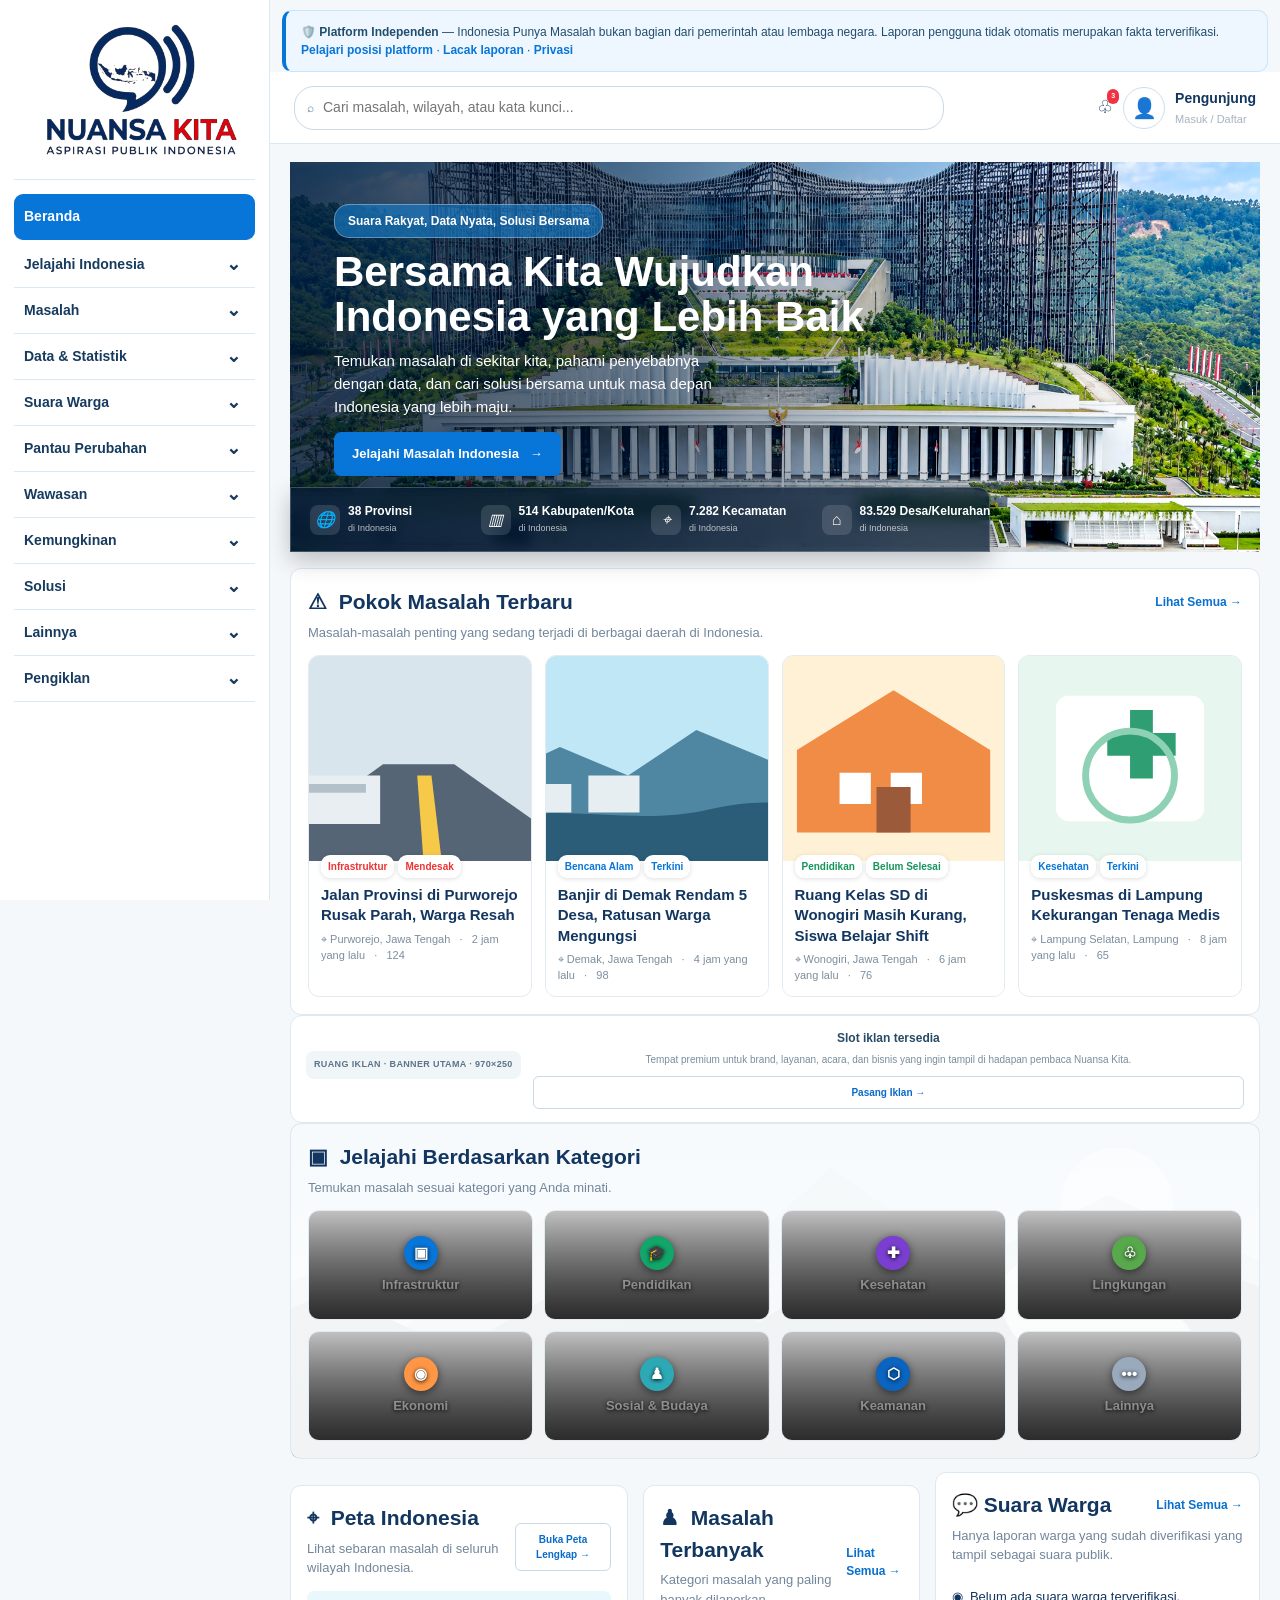
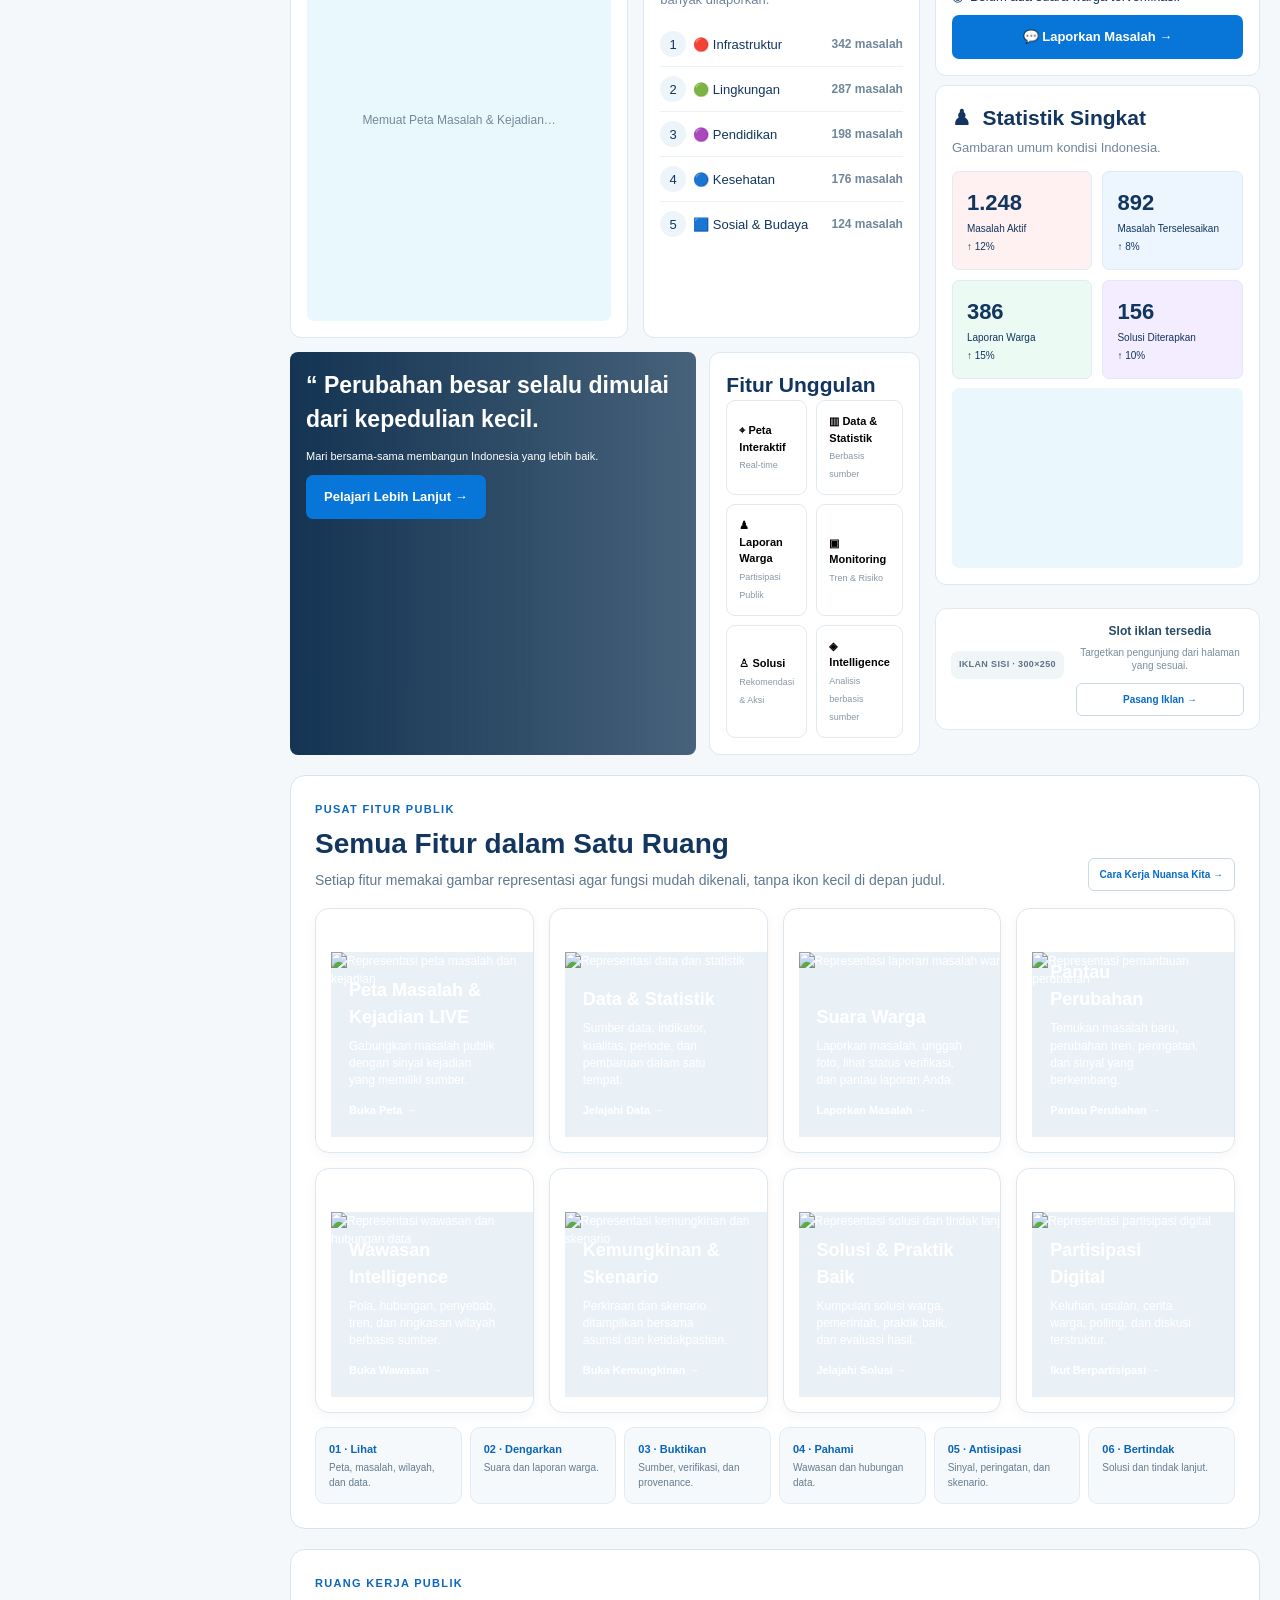
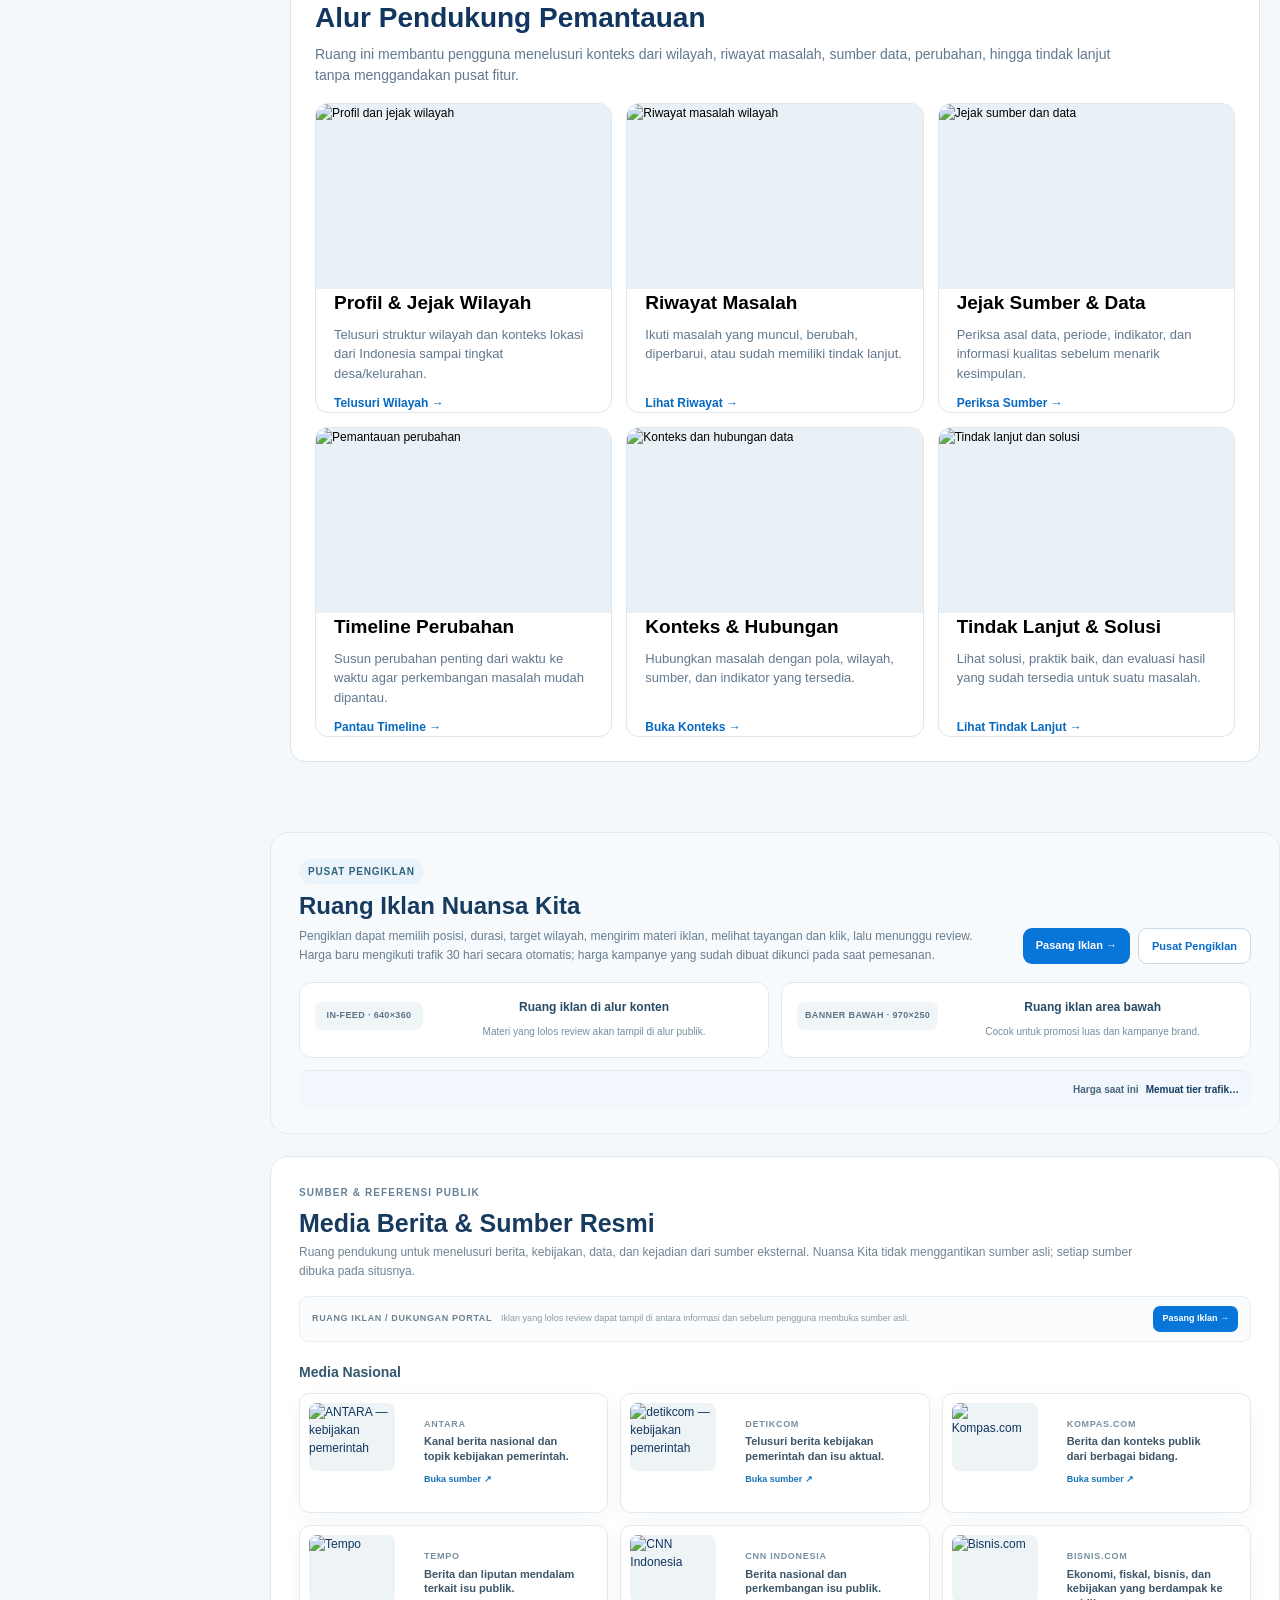
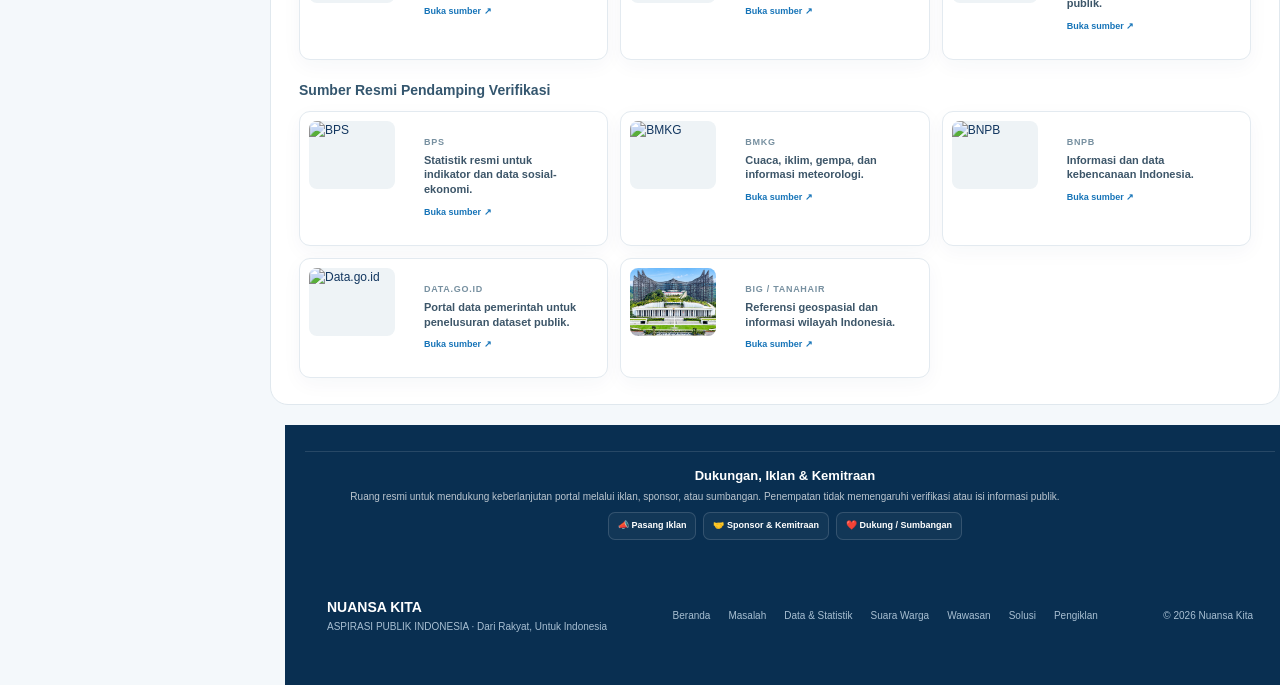
==== commit 8e46d10d: "Ratakan tengah dan turunkan blok Dukungan Iklan Kemitraan" ====
--- a/index.html
+++ b/index.html
@@ -331,7 +331,13 @@
 .nav .group>.sub a{position:relative!important;z-index:10002!important}
 .hero>*:not(.heroGaruda){position:relative;z-index:2}
 .hero .heroGarudaOverlay{z-index:0!important}
-</style><!-- CLICK-SAFETY-FIX --><style id="independent-platform-layout">.independent-platform-notice{margin:10px 12px 0;padding:12px 15px;background:#eef7ff;border:1px solid #c9e5fa;border-left:4px solid #0875d8;border-radius:10px;color:#214e6d;font-size:12px;line-height:1.5;position:relative;z-index:20}.independent-platform-notice a{color:#0875d8;font-weight:800}@media(max-width:900px){.independent-platform-notice{margin:10px 10px 0;font-size:11px}}</style></head><body>
+</style><!-- CLICK-SAFETY-FIX --><style id="independent-platform-layout">.independent-platform-notice{margin:10px 12px 0;padding:12px 15px;background:#eef7ff;border:1px solid #c9e5fa;border-left:4px solid #0875d8;border-radius:10px;color:#214e6d;font-size:12px;line-height:1.5;position:relative;z-index:20}.independent-platform-notice a{color:#0875d8;font-weight:800}@media(max-width:900px){.independent-platform-notice{margin:10px 10px 0;font-size:11px}}</style><style id="submenu-ad-slot-v1">
+.submenuAdSlot{margin:18px 0 2px;padding:12px 14px;border:1px solid rgba(8,117,216,.16);border-radius:12px;background:linear-gradient(90deg,rgba(8,117,216,.045),rgba(255,255,255,.92));display:flex;align-items:center;justify-content:space-between;gap:14px}
+.submenuAdSlot strong{display:block;font-size:11px;letter-spacing:.08em;color:#0875d8}
+.submenuAdSlot span{display:block;margin-top:3px;font-size:12px;color:#64748b}
+.submenuAdSlot a{white-space:nowrap;text-decoration:none;font-size:12px;font-weight:800;color:#0875d8}
+@media(max-width:640px){.submenuAdSlot{align-items:flex-start;flex-direction:column}.submenuAdSlot a{width:100%}}
+</style></head><body>
 <aside class="sidebar"><div class="brand"><img src="/assets/nuansa_kita_cutout.png" alt="NUANSA KITA — Aspirasi Publik Indonesia" loading="lazy"></div><nav class="nav">
 <a class="active" href="#beranda"><span>Beranda</span></a>
 <div class="group"><button type="button"><span>Jelajahi Indonesia</span><span class="chev">⌄</span></button><div class="sub">
@@ -459,7 +465,18 @@
 .sourceAdSlot small{color:#64798d!important}
 .sourceAdSlot a{white-space:nowrap!important}
 @media(max-width:900px){.sourceSupportGrid{grid-template-columns:1fr!important}.sourceAdSlot{display:block!important}.sourceAdSlot a{display:inline-block!important;margin-top:10px!important}}
-</style><style id="public-media-and-ad-layout-final">
+<style id="footer-support-center-v1">
+/* Footer support: rata tengah dan diturunkan sekitar 3x dari posisi sebelumnya. */
+footer .footerSupport{display:flex!important;justify-content:center!important;width:100%!important;box-sizing:border-box!important}
+footer .sourceSupport{width:min(920px,100%)!important;margin:54px auto 24px!important;text-align:center!important}
+footer .sourceSupport h3{margin:0 0 10px!important}
+footer .sourceSupport p{max-width:760px!important;margin:0 auto 16px!important;line-height:1.55!important}
+footer .sourceSupportGrid{justify-content:center!important}
+footer .sourceSupportItem{text-align:center!important}
+@media(max-width:640px){
+  footer .sourceSupport{margin-top:42px!important}
+}
+</style></style><style id="public-media-and-ad-layout-final">
 /* Final public media mapping: setiap menu memakai foto representasi yang berbeda. */
 /* Final iklan/footer layout: section di luar <main> tetap berada di kanan sidebar, tidak tertutup. */
 .sourceHub,.adSection,footer{margin-left:270px!important;width:calc(100% - 270px)!important;box-sizing:border-box!important;max-width:none!important}
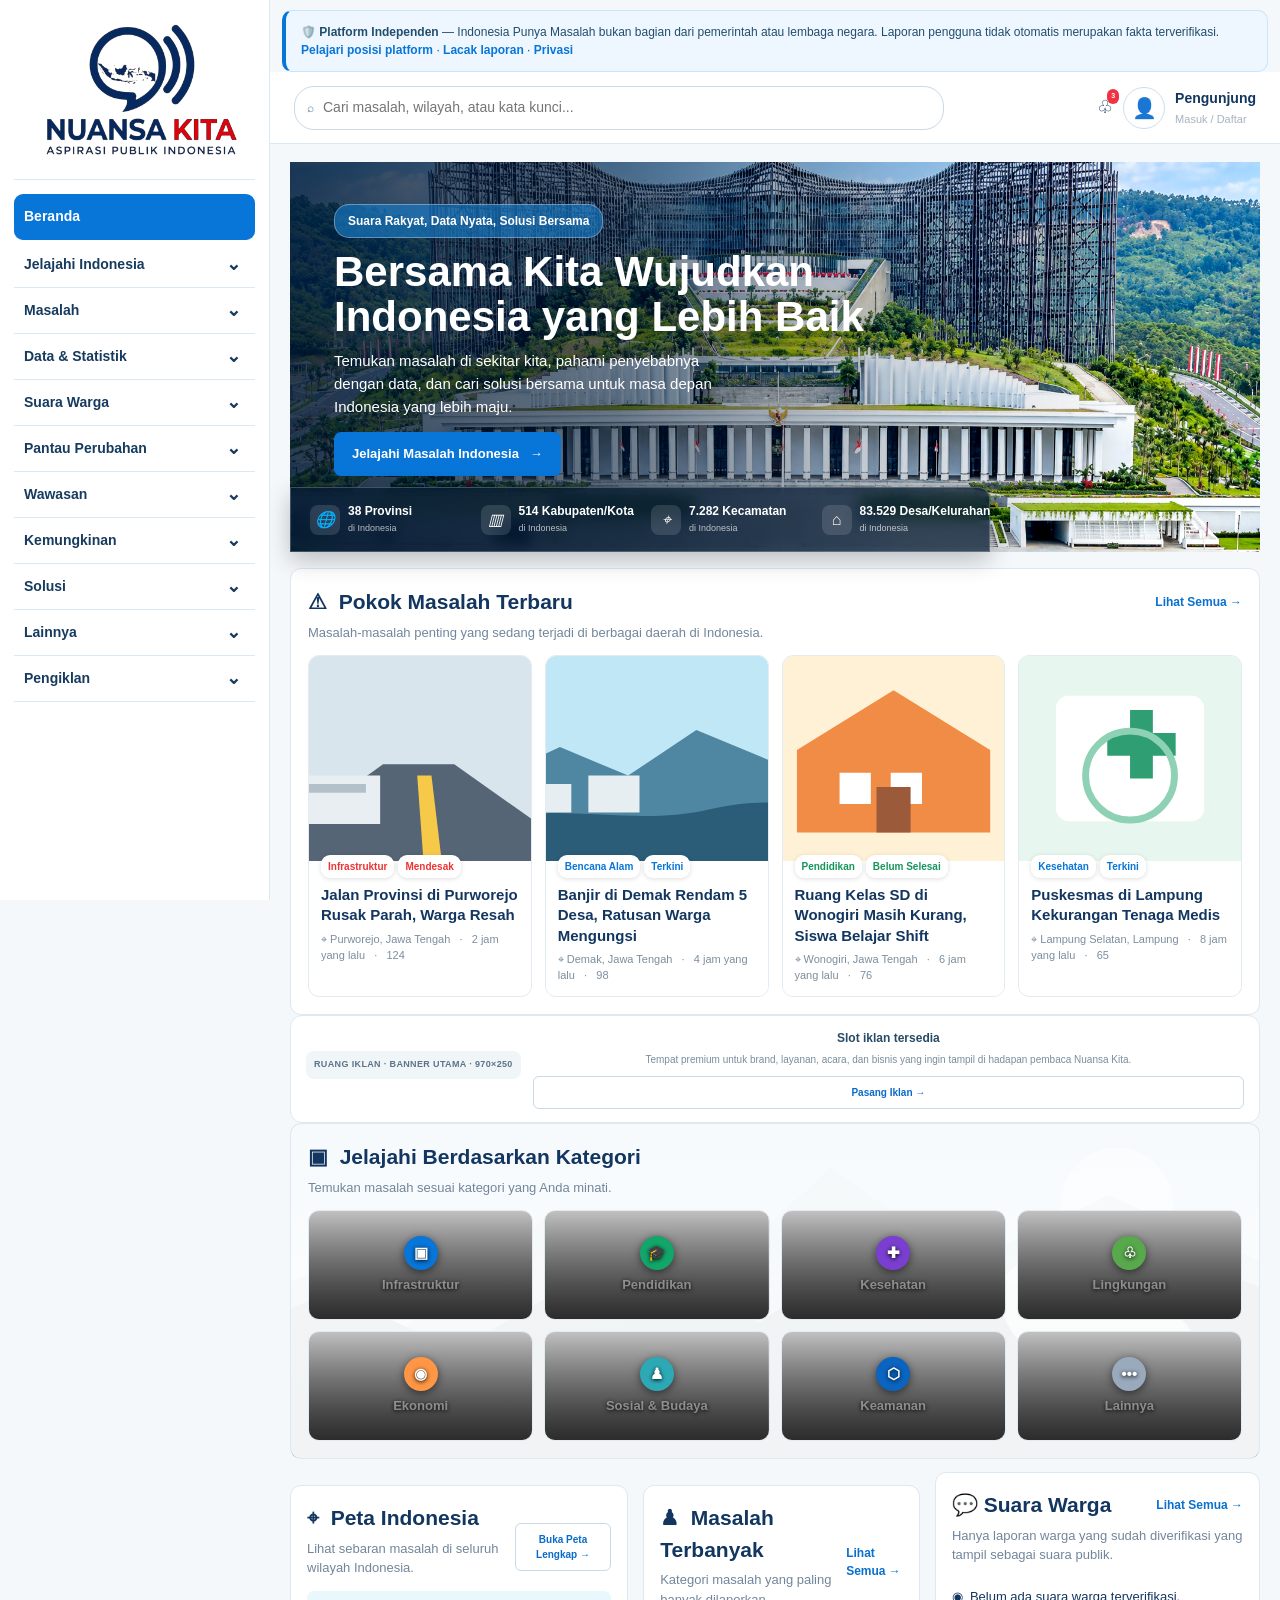
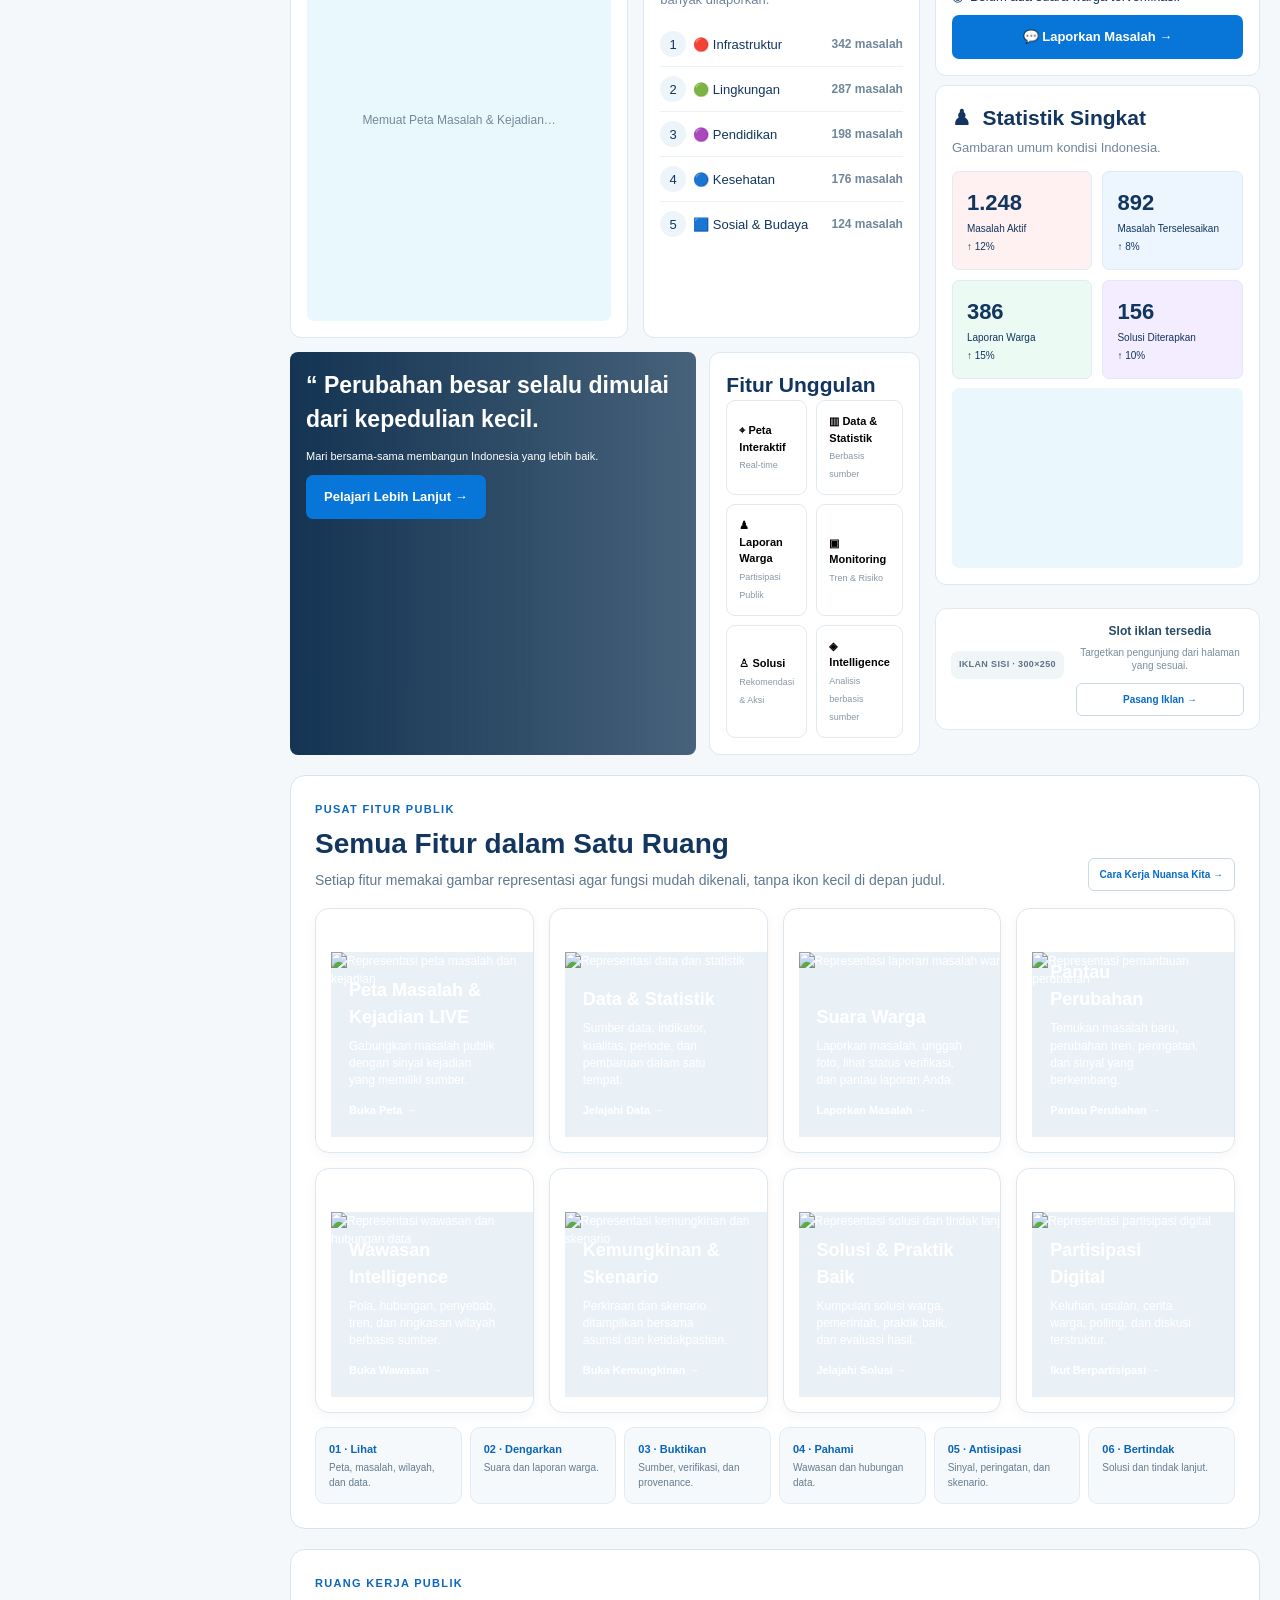
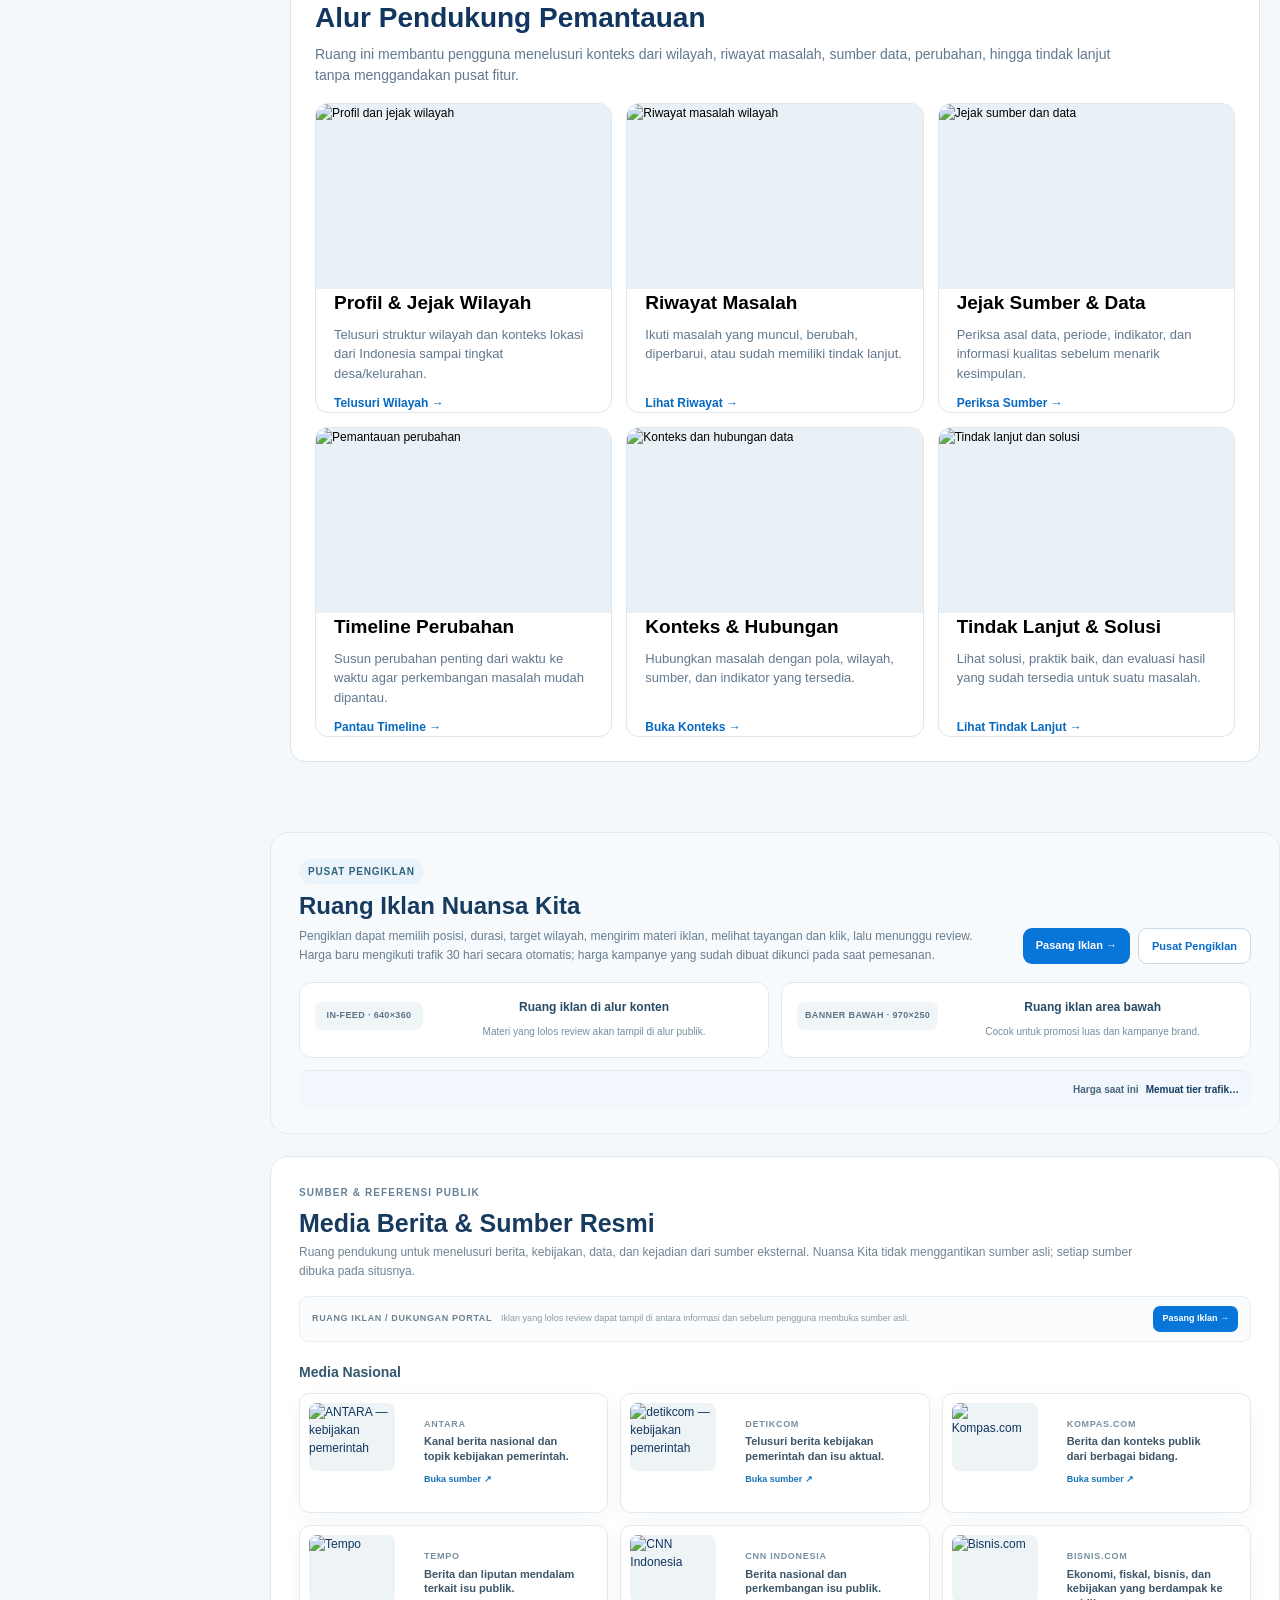
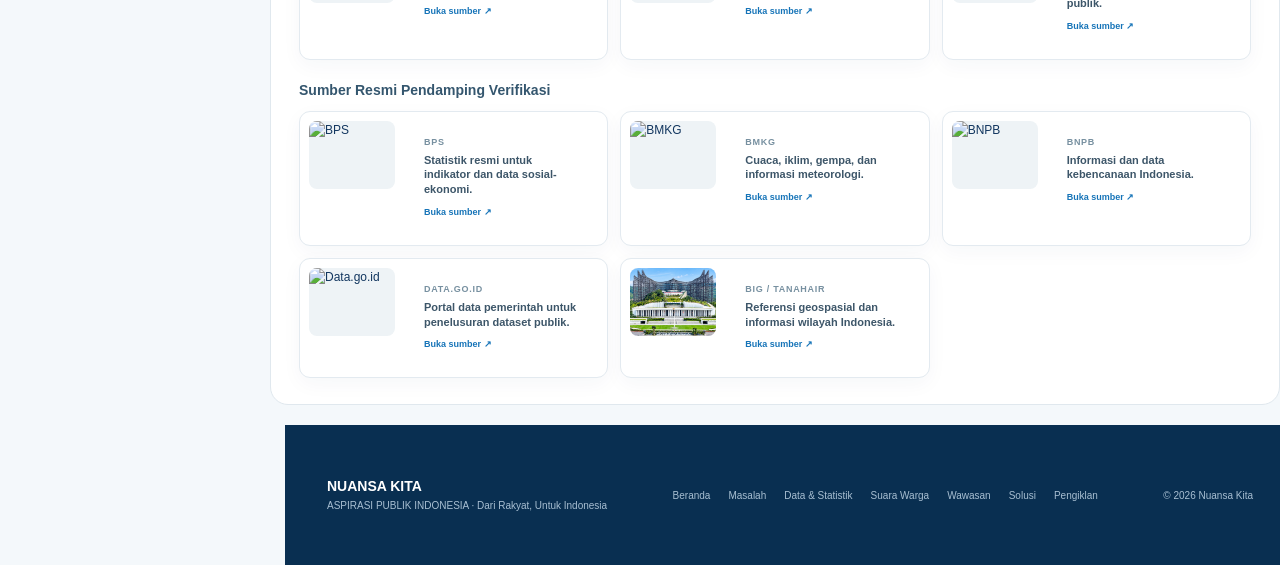
==== commit 9170ecda: "Hapus blok Dukungan Iklan dan Kemitraan dari footer" ====
--- a/index.html
+++ b/index.html
@@ -447,36 +447,18 @@
     <a class="sourceCard" href="https://data.go.id/" target="_blank" rel="noopener noreferrer"><div class="sourceVisual"><img src="/api/image?src=https%3A%2F%2Fcommons.wikimedia.org%2Fwiki%2FSpecial%3ARedirect%2Ffile%2FIndonesia_population_pyramid_2026.png" alt="Data.go.id" loading="lazy"></div><div><h4>Data.go.id</h4><p>Portal data pemerintah untuk penelusuran dataset publik.</p><b>Buka sumber ↗</b></div></a>
     <a class="sourceCard" href="https://tanahair.indonesia.go.id/" target="_blank" rel="noopener noreferrer"><div class="sourceVisual"><img src="/assets/IKN%202026.png" alt="Badan Informasi Geospasial"></div><div><h4>BIG / TanahAir</h4><p>Referensi geospasial dan informasi wilayah Indonesia.</p><b>Buka sumber ↗</b></div></a>
   </div></div>
-</section><footer><div class="footerSupport"><div class="sourceSupport"><h3>Dukungan, Iklan &amp; Kemitraan</h3><p>Ruang resmi untuk mendukung keberlanjutan portal melalui iklan, sponsor, atau sumbangan. Penempatan tidak memengaruhi verifikasi atau isi informasi publik.</p><div class="sourceSupportGrid"><a class="sourceSupportItem" href="/advertiser.html"><strong>📣 Pasang Iklan</strong><span>Ajukan iklan dan pilih ruang tayang publik.</span></a><a class="sourceSupportItem" href="/advertiser.html"><strong>🤝 Sponsor &amp; Kemitraan</strong><span>Dukungan program dan kolaborasi pengembangan portal.</span></a><a class="sourceSupportItem" href="/advertiser.html"><strong>❤️ Dukung / Sumbangan</strong><span>Salurkan dukungan melalui kanal resmi yang tersedia.</span></a></div></div>
+</section><footer>
   </div><div class="foot"><div><b>NUANSA KITA</b><br><small>ASPIRASI PUBLIK INDONESIA · Dari Rakyat, Untuk Indonesia</small></div><nav><a href="#beranda">Beranda</a><a href="#masalah">Masalah</a><a href="#jelajah">Data & Statistik</a><a href="#suara">Suara Warga</a><a href="#wawasan">Wawasan</a><a href="#solusi">Solusi</a><a href="#pengiklan">Pengiklan</a></nav><small>© 2026 Nuansa Kita</small></div></footer>
 <div class="modal" id="modal"><div class="modal-box"><button class="close" id="close">×</button><div id="mb"></div></div></div><script defer src="https://cdn.jsdelivr.net/npm/@supabase/supabase-js@2"></script><script async src="https://unpkg.com/leaflet@1.9.4/dist/leaflet.js" crossorigin=""></script><script defer src="app.js?v=20260928-v40"></script><script id="legacy-report-script-disabled">/* Dynamic reports are rendered by app.js. */</script>
 <style id="source-headline-and-support-ads">
 .sourceCard .sourceHeadline{margin:2px 0 9px!important;font-size:17px!important;line-height:1.35!important;font-weight:800!important;color:#102f4c!important}
 .sourceCard h4{font-size:13px!important;font-weight:700!important;text-transform:uppercase!important;letter-spacing:.04em!important}
-.sourceSupport{margin:18px 0 8px!important;padding:18px!important;border:1px solid #dbe8f2!important;border-radius:16px!important;background:#fff!important}
-.sourceSupport h3{margin:0 0 6px!important;font-size:20px!important;color:#173b5e!important}
-.sourceSupport p{margin:0 0 12px!important;color:#64798d!important}
-.sourceSupportGrid{display:grid!important;grid-template-columns:repeat(3,minmax(0,1fr))!important;gap:12px!important}
-.sourceSupportItem{display:block!important;padding:14px!important;border:1px solid #dce8f2!important;border-radius:12px!important;background:#f8fbfe!important;text-decoration:none!important}
-.sourceSupportItem strong{display:block!important;color:#173b5e!important;font-size:15px!important;margin-bottom:5px!important}
-.sourceSupportItem span{color:#64798d!important;font-size:12px!important;line-height:1.45!important}
 .sourceAdSlot{margin:16px 0!important;min-height:92px!important;display:flex!important;align-items:center!important;justify-content:space-between!important;gap:16px!important;padding:16px 18px!important;border:1px dashed #9dbbd4!important;border-radius:14px!important;background:#f5f9fd!important}
 .sourceAdSlot strong{display:block!important;color:#173b5e!important}
 .sourceAdSlot small{color:#64798d!important}
 .sourceAdSlot a{white-space:nowrap!important}
 @media(max-width:900px){.sourceSupportGrid{grid-template-columns:1fr!important}.sourceAdSlot{display:block!important}.sourceAdSlot a{display:inline-block!important;margin-top:10px!important}}
-<style id="footer-support-center-v1">
-/* Footer support: rata tengah dan diturunkan sekitar 3x dari posisi sebelumnya. */
-footer .footerSupport{display:flex!important;justify-content:center!important;width:100%!important;box-sizing:border-box!important}
-footer .sourceSupport{width:min(920px,100%)!important;margin:54px auto 24px!important;text-align:center!important}
-footer .sourceSupport h3{margin:0 0 10px!important}
-footer .sourceSupport p{max-width:760px!important;margin:0 auto 16px!important;line-height:1.55!important}
-footer .sourceSupportGrid{justify-content:center!important}
-footer .sourceSupportItem{text-align:center!important}
-@media(max-width:640px){
-  footer .sourceSupport{margin-top:42px!important}
-}
-</style></style><style id="public-media-and-ad-layout-final">
+</style><style id="public-media-and-ad-layout-final">
 /* Final public media mapping: setiap menu memakai foto representasi yang berbeda. */
 /* Final iklan/footer layout: section di luar <main> tetap berada di kanan sidebar, tidak tertutup. */
 .sourceHub,.adSection,footer{margin-left:270px!important;width:calc(100% - 270px)!important;box-sizing:border-box!important;max-width:none!important}
@@ -510,14 +492,4 @@
 .sourceAdSlot{margin:0 0 20px!important;min-height:0!important;padding:9px 12px!important;display:flex!important;align-items:center!important;justify-content:space-between!important;gap:12px!important;border:1px solid #e7edf1!important;border-radius:9px!important;background:#fbfcfd!important}.sourceAdSlot>div{display:flex!important;align-items:center!important;gap:9px!important;min-width:0!important}.sourceAdSlot strong{font-size:9px!important;letter-spacing:.07em!important;color:#6d8291!important;white-space:nowrap!important}.sourceAdSlot small{font-size:9px!important;color:#8a99a3!important;line-height:1.3!important}.sourceAdSlot .cta{font-size:9px!important;padding:6px 9px!important;border-radius:7px!important;white-space:nowrap!important;text-decoration:none!important}
 .sourceGroup{margin-top:20px!important}.sourceGroup>h3{margin:0 0 10px!important;font-size:14px!important;color:#34566e!important;font-weight:750!important}.sourceGrid{display:grid!important;grid-template-columns:repeat(3,minmax(0,1fr))!important;gap:12px!important}.sourceCard{display:grid!important;grid-template-columns:86px minmax(0,1fr)!important;gap:11px!important;min-height:86px!important;padding:9px!important;background:#fff!important;border:1px solid #e3eaf0!important;border-radius:11px!important;text-decoration:none!important}.sourceCard:hover{box-shadow:0 5px 18px rgba(22,55,80,.08)!important;border-color:#cbdce8!important}.sourceVisual{width:86px!important;height:68px!important;border-radius:8px!important;overflow:hidden!important;background:#eef3f6!important}.sourceVisual img{width:100%!important;height:100%!important;display:block!important;object-fit:cover!important}.sourceCard h4{margin:1px 0 3px!important;font-size:9px!important;letter-spacing:.08em!important;color:#7790a0!important}.sourceCard p,.sourceCard .sourceHeadline{margin:0 0 5px!important;font-size:11px!important;line-height:1.35!important;color:#3d5669!important;font-weight:650!important}.sourceCard b{font-size:9px!important;color:#1674b8!important;font-weight:750!important}
 @media(max-width:1050px){.sourceGrid{grid-template-columns:repeat(2,minmax(0,1fr))!important}}@media(max-width:760px){.adHead{display:block!important}.adActions{margin-top:12px!important}.adSlotGrid,.sourceGrid{grid-template-columns:1fr!important}.adSection,.sourceHub{padding:18px!important}.sourceSupportItem{flex-basis:100%!important}.sourceSupportItem span{text-align:left!important}.sourceAdSlot{align-items:flex-start!important}.sourceAdSlot>div{display:block!important}.sourceAdSlot strong{display:block!important;margin-bottom:2px!important}}
-</style><style id="footer-support-only-v1">
-.footerSupport{margin:0 0 18px;padding:14px 20px;border-top:1px solid rgba(255,255,255,.12);background:transparent}
-.footerSupport .sourceSupport{margin:0!important;padding:0!important;border:0!important;background:transparent!important}
-.footerSupport .sourceSupport h3{font-size:13px!important;margin:0 0 3px!important;color:inherit!important}
-.footerSupport .sourceSupport p{font-size:10px!important;margin:0 0 8px!important;color:inherit!important;opacity:.72}
-.footerSupport .sourceSupportGrid{display:flex!important;gap:7px!important;flex-wrap:wrap!important}
-.footerSupport .sourceSupportItem{flex:0 1 auto!important;display:inline-flex!important;align-items:center!important;gap:7px!important;padding:6px 9px!important;border:1px solid rgba(255,255,255,.14)!important;border-radius:7px!important;background:rgba(255,255,255,.04)!important}
-.footerSupport .sourceSupportItem strong{font-size:9px!important;color:inherit!important;margin:0!important}
-.footerSupport .sourceSupportItem span{display:none!important}
-@media(max-width:560px){.footerSupport{padding:12px 14px}.footerSupport .sourceSupportGrid{display:grid!important;grid-template-columns:1fr!important}.footerSupport .sourceSupportItem{justify-content:flex-start!important}}
 </style></body></html>
